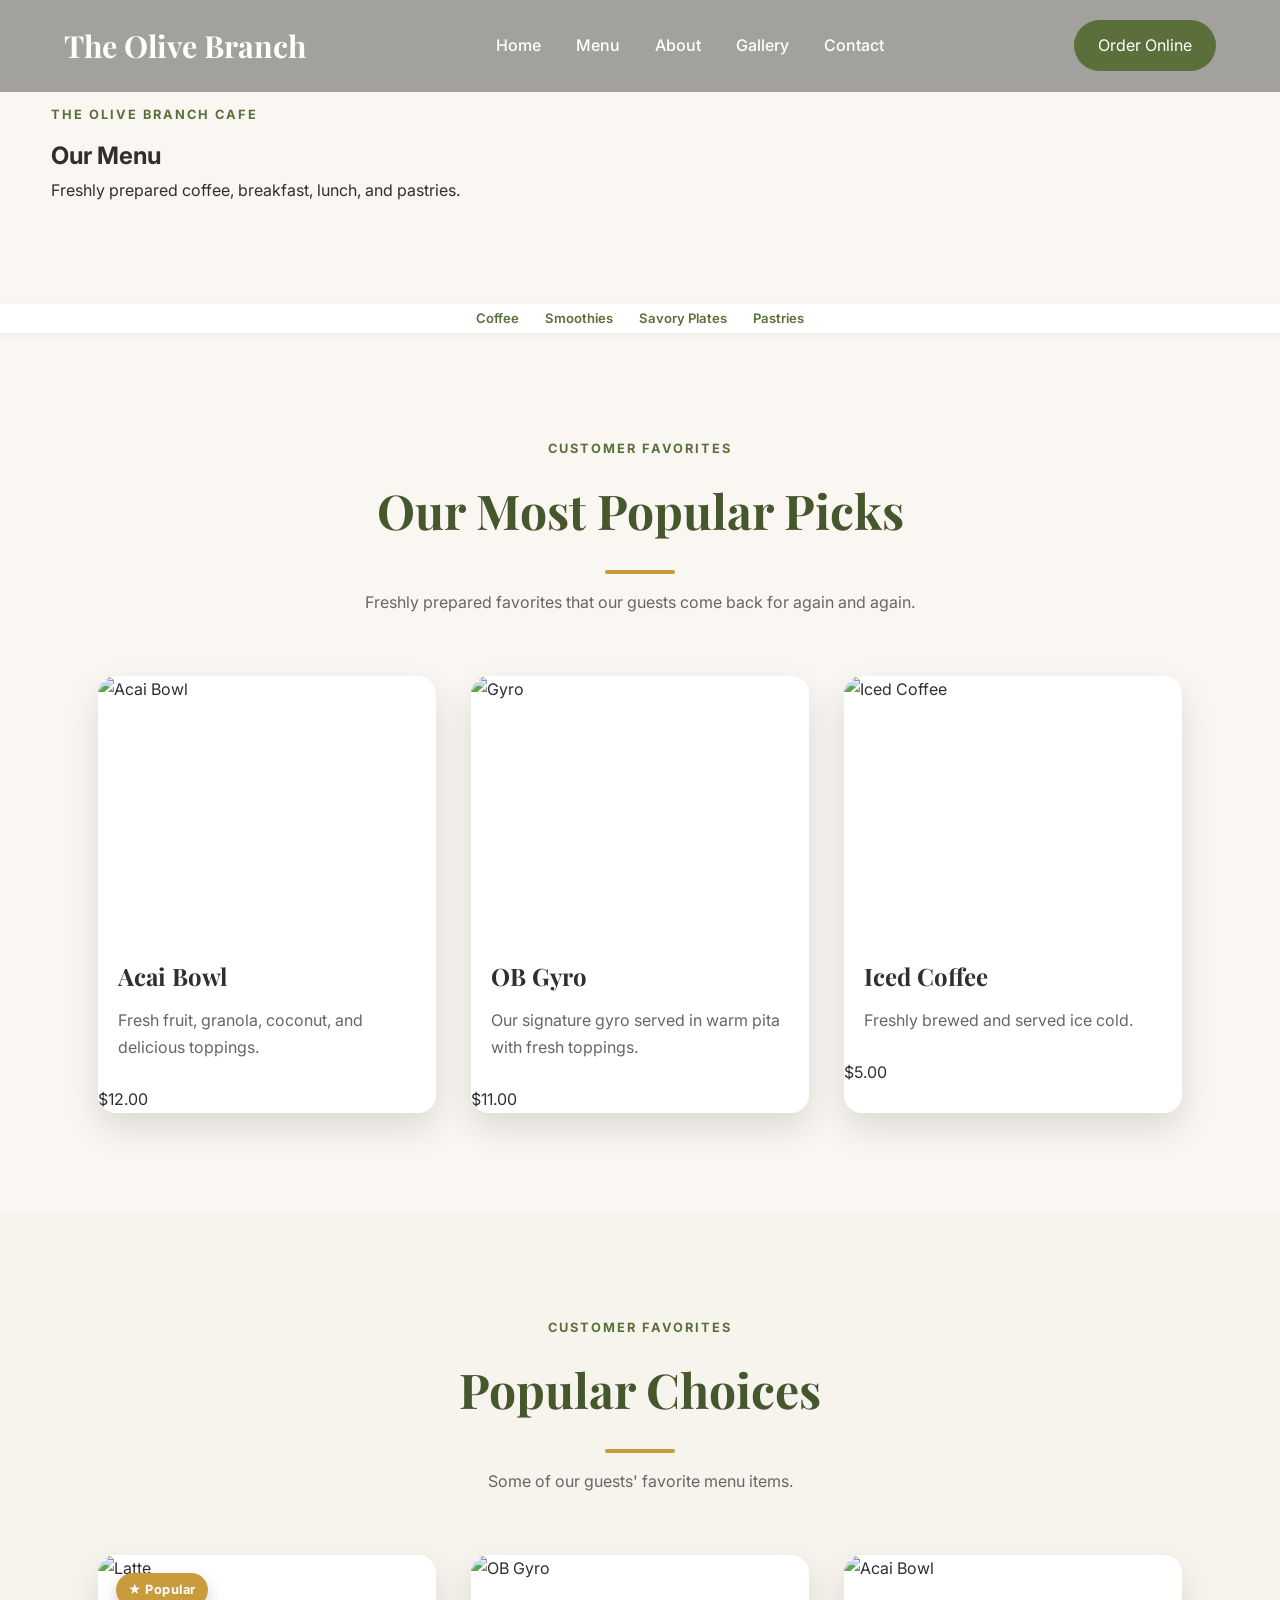
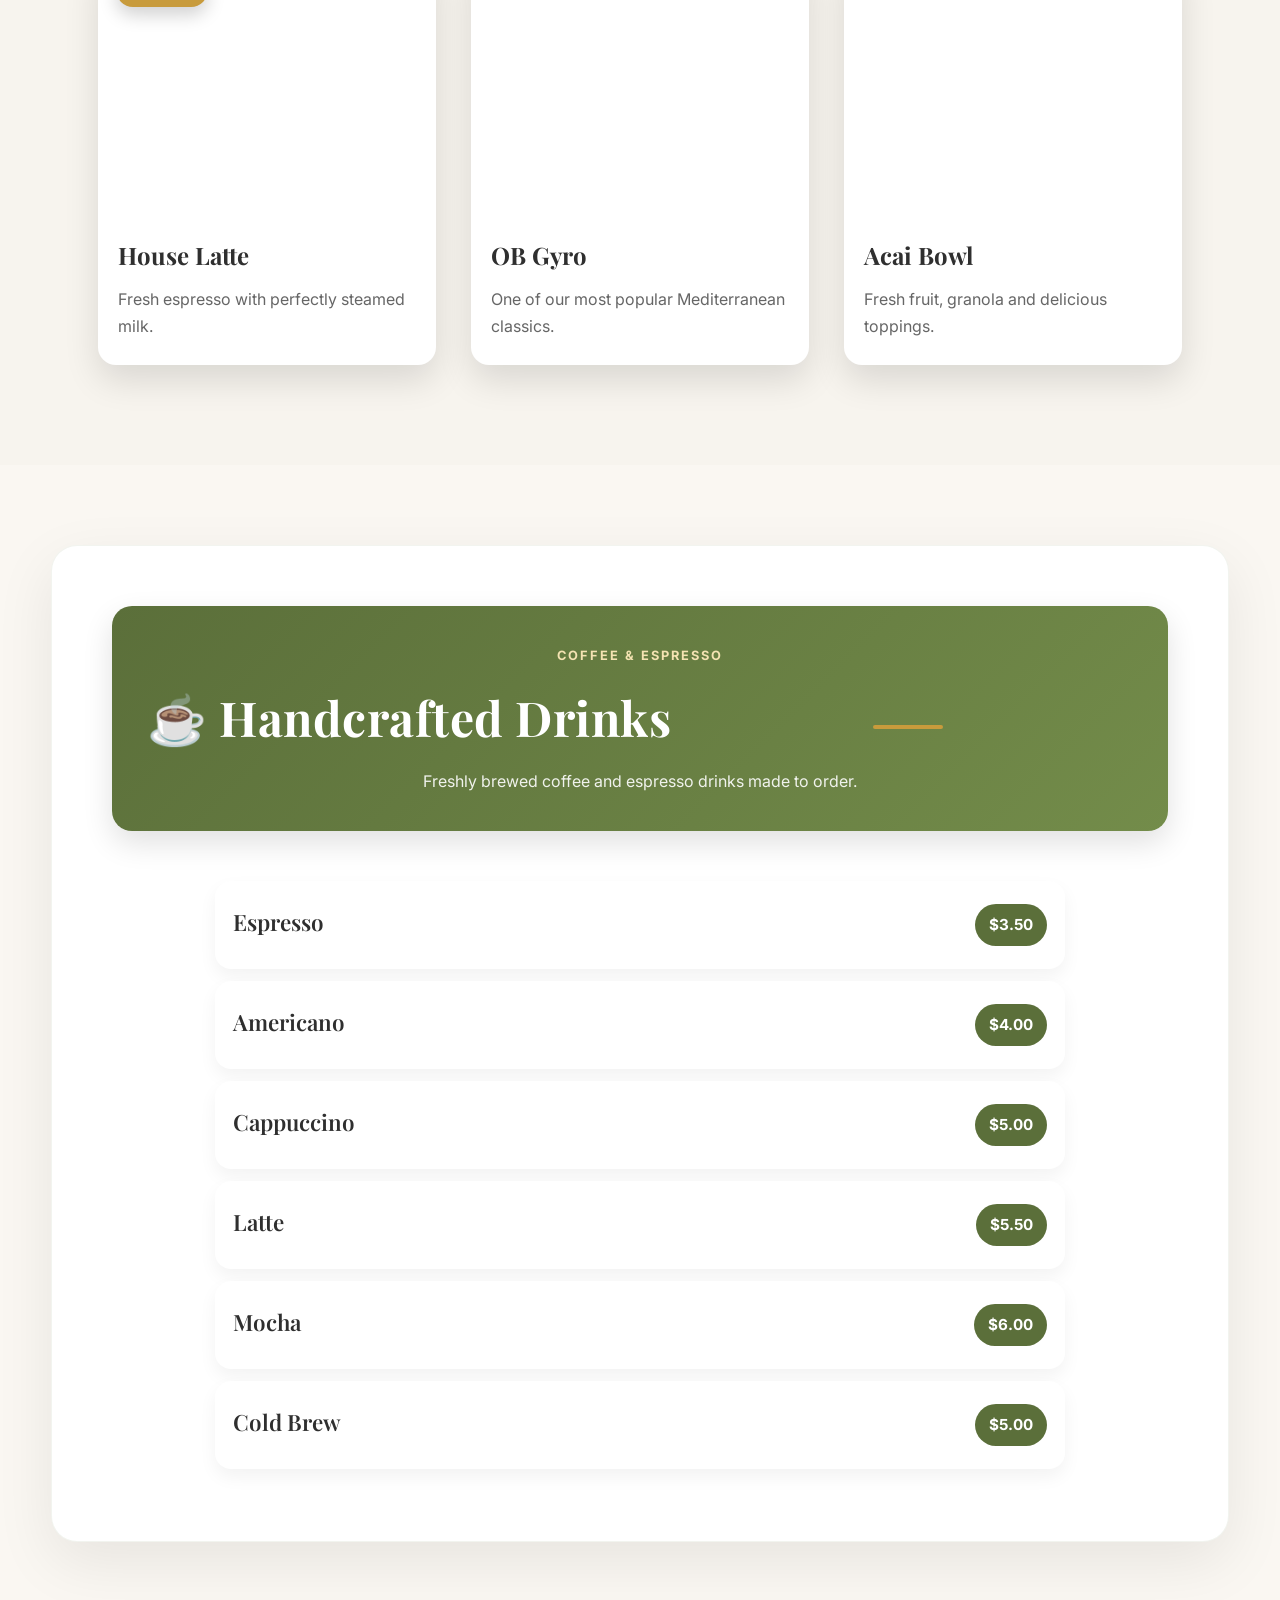
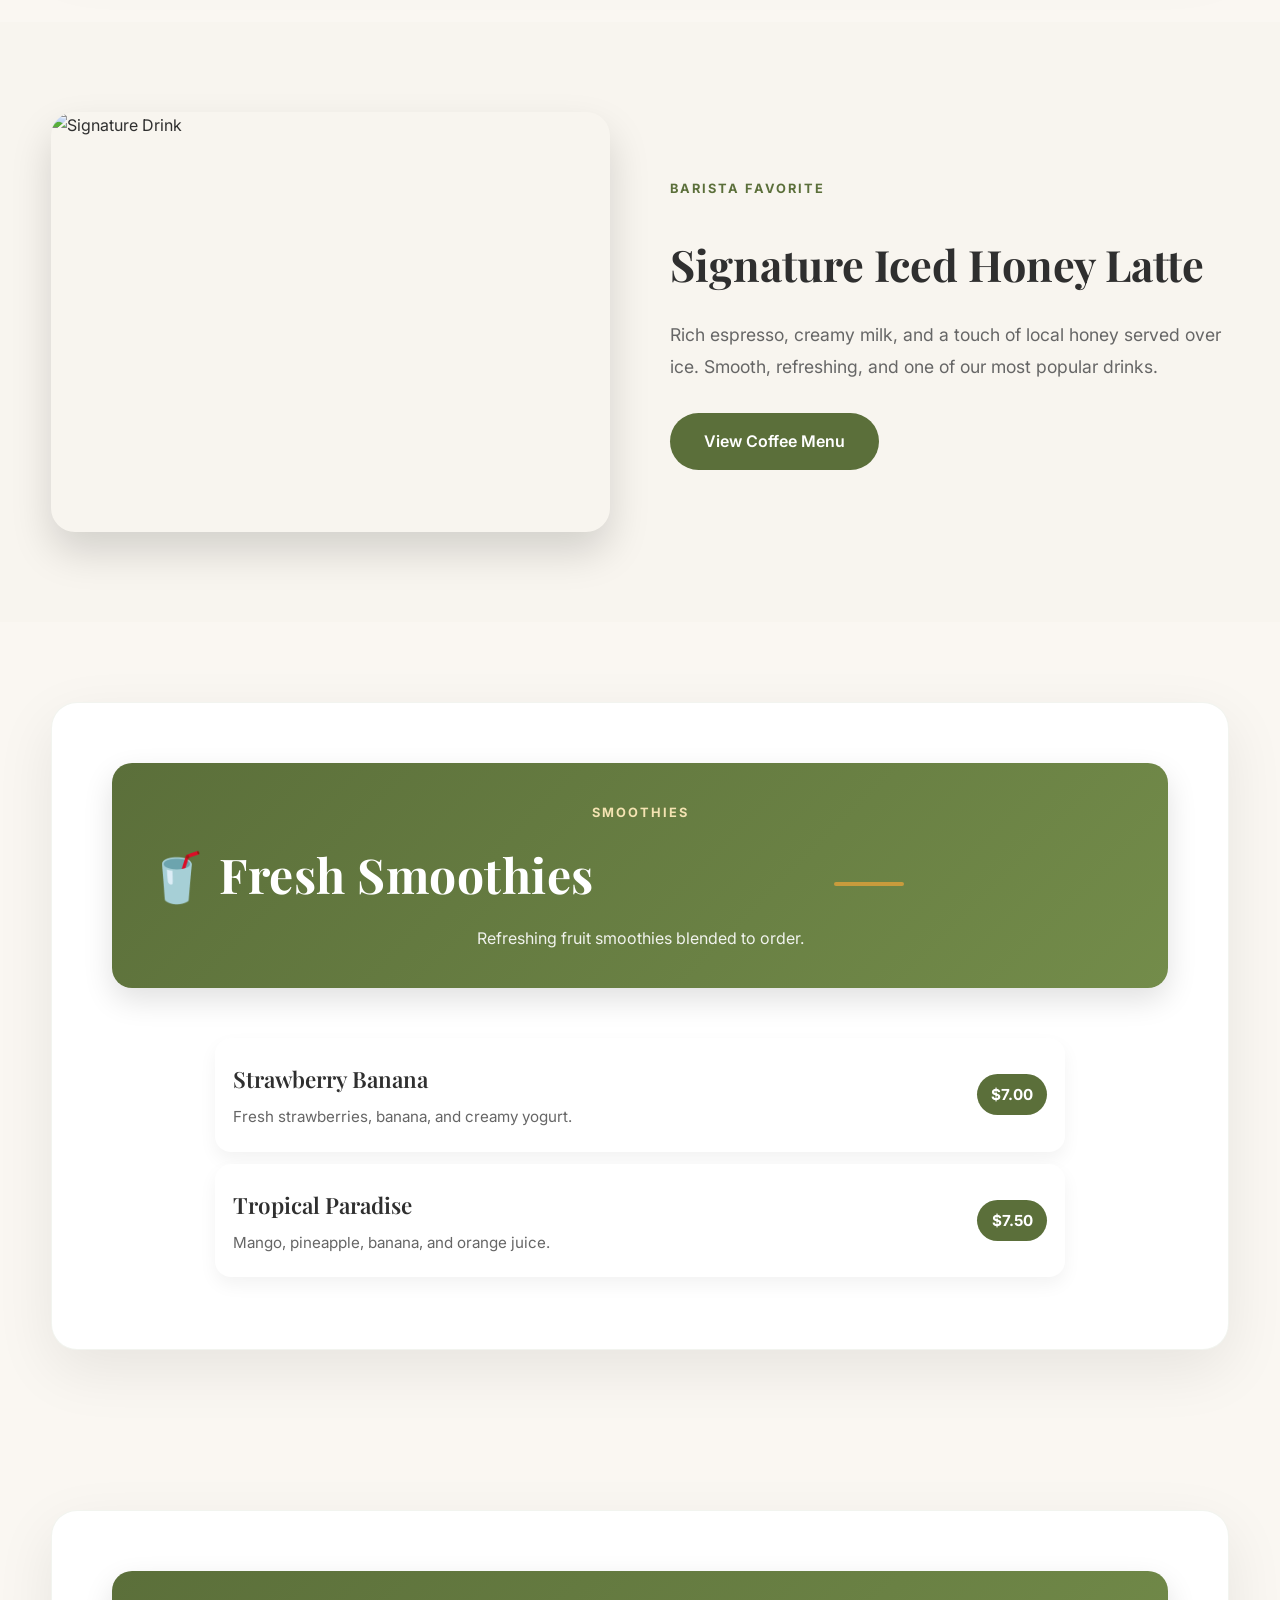
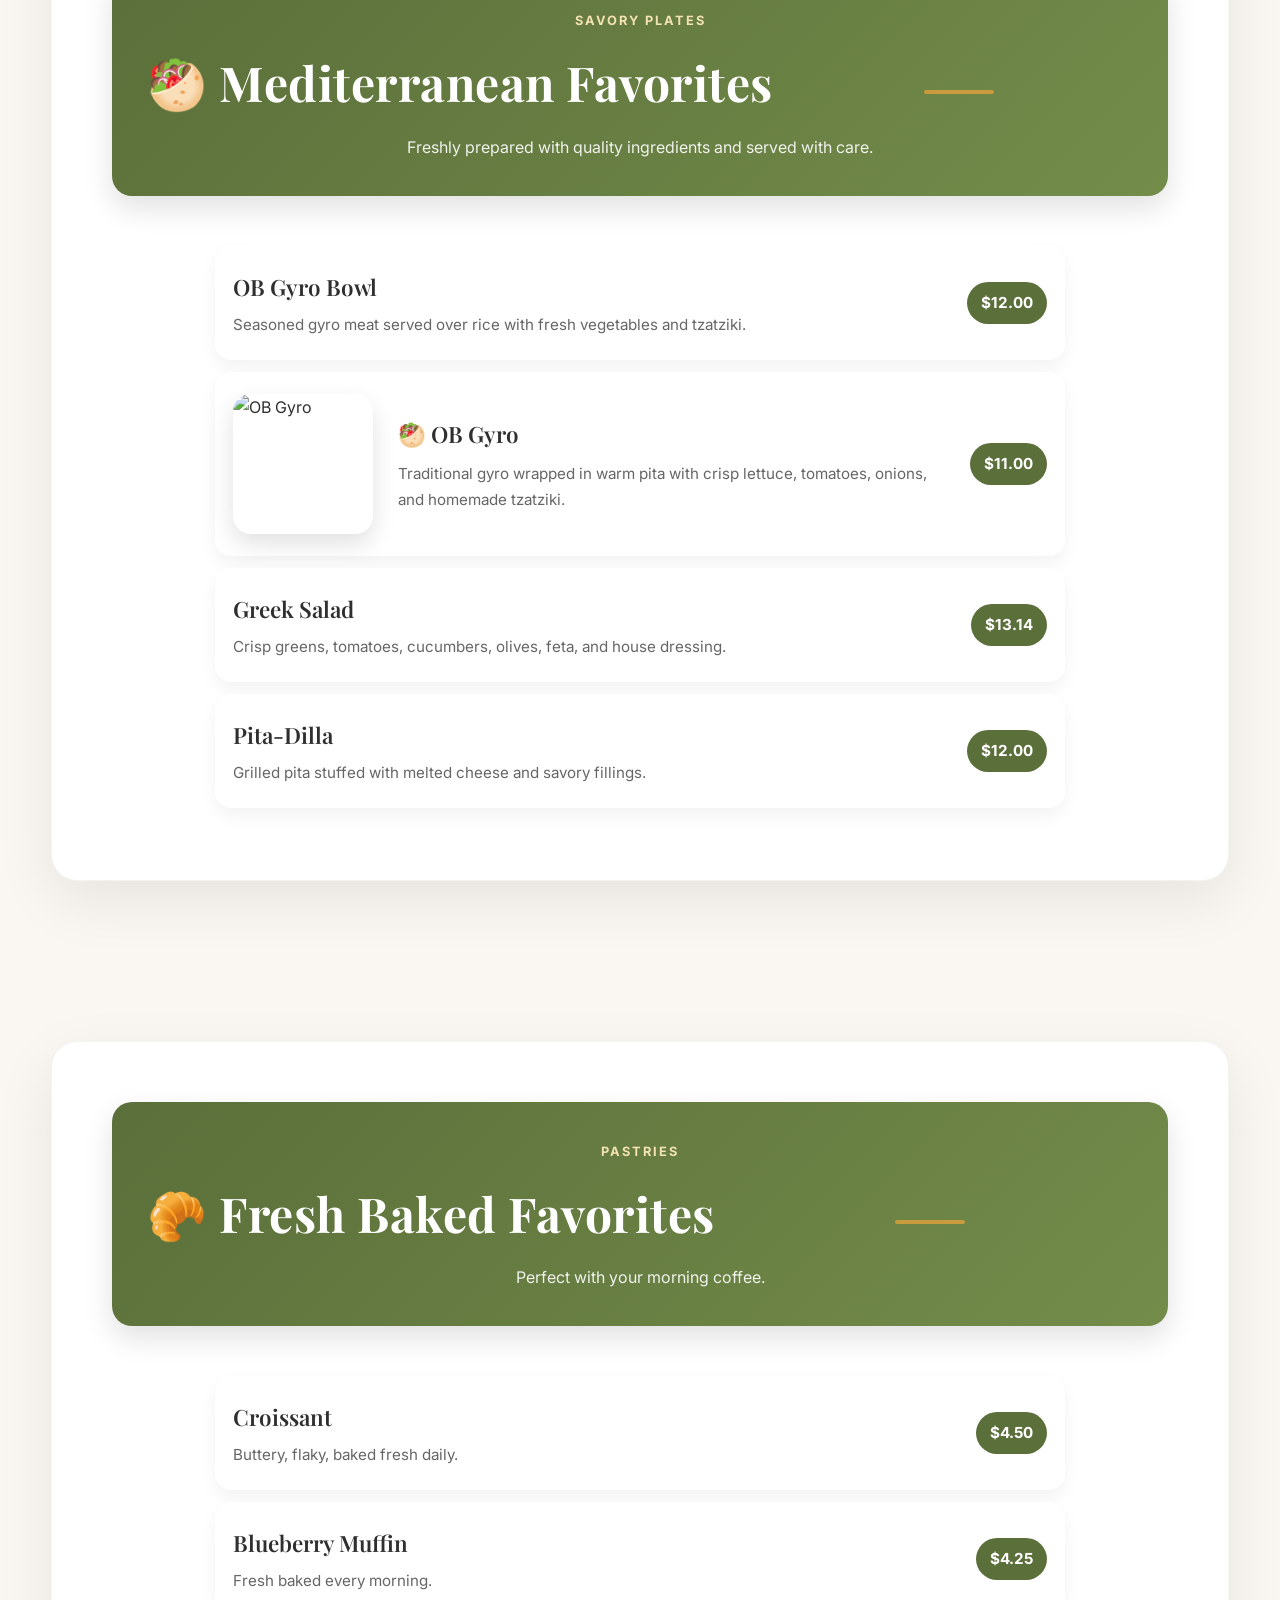
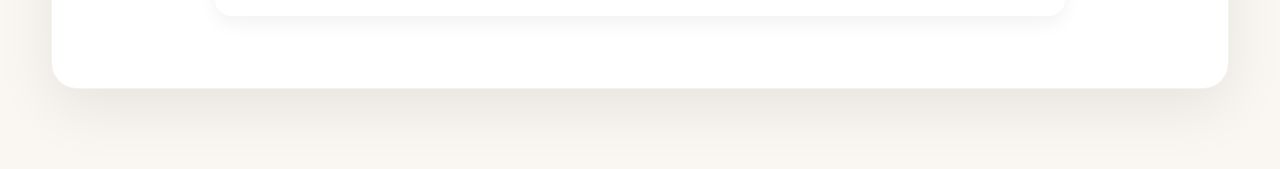
==== menu.html @ bbd7d696 "Add initial static website for The Olive Branch cafe. Establish the project baseline with homepage, " ====
<!DOCTYPE html>
<html lang="en">

<head>

    <meta charset="UTF-8">
    <meta name="viewport" content="width=device-width, initial-scale=1.0">

    <title>Menu | The Olive Branch Cafe</title>

    <link rel="preconnect" href="https://fonts.googleapis.com">
    <link rel="preconnect" href="https://fonts.gstatic.com" crossorigin>

    <link href="https://fonts.googleapis.com/css2?family=Inter:wght@300;400;500;600;700&family=Playfair+Display:wght@600;700&display=swap" rel="stylesheet">

    <link rel="stylesheet" href="css/style.css">

</head>

<body>

<header>

    <nav class="navbar">

        <a href="index.html" class="logo">
            The Olive Branch
        </a>

        <ul class="nav-links">

            <li><a href="index.html">Home</a></li>

            <li><a href="menu.html">Menu</a></li>

            <li><a href="about.html">About</a></li>

            <li><a href="gallery.html">Gallery</a></li>

            <li><a href="contact.html">Contact</a></li>

        </ul>

        <a class="order-button"
           href="https://www.doordash.com/store/the-olive-branch-cafe-beaufort-40457383/100261758/"
           target="_blank">

            Order Online

        </a>

    </nav>

</header>

<section class="menu-header">

    <div class="container">

        <span class="section-label">THE OLIVE BRANCH CAFE</span>

        <h1>Our Menu</h1>

        <p>
            Freshly prepared coffee, breakfast, lunch, and pastries.
        </p>

    </div>

</section>
<!-- ==========================
     Menu Navigation
========================== -->

<section class="menu-nav">

    <div class="container">

        <a href="#coffee">Coffee</a>

        <a href="#smoothies">Smoothies</a>

        <a href="#savory">Savory Plates</a>

        <a href="#pastries">Pastries</a>

    </div>

</section>
<!-- Featured Favorites -->

<section class="menu-featured">

    <div class="container">

        <div class="section-heading">

            <span class="section-label">CUSTOMER FAVORITES</span>

            <h2>Our Most Popular Picks</h2>

            <p>
                Freshly prepared favorites that our guests come back for again and again.
            </p>

        </div>

        <div class="favorite-grid">

            <div class="favorite-card">

                <img src="images/food/acai.jpg" alt="Acai Bowl">

                <h3>Acai Bowl</h3>

                <p>Fresh fruit, granola, coconut, and delicious toppings.</p>

                <span class="menu-price">$12.00</span>

            </div>

            <div class="favorite-card">

                <img src="images/food/gyro.jpg" alt="Gyro">

                <h3>OB Gyro</h3>

                <p>Our signature gyro served in warm pita with fresh toppings.</p>

                <span class="menu-price">$11.00</span>

            </div>

            <div class="favorite-card">

                <img src="images/coffee/iced-coffee.jpg" alt="Iced Coffee">

                <h3>Iced Coffee</h3>

                <p>Freshly brewed and served ice cold.</p>

                <span class="menu-price">$5.00</span>

            </div>

        </div>

    </div>

</section>
<section class="featured-menu-items">

    <div class="container">

        <div class="section-heading">

            <span class="section-label">CUSTOMER FAVORITES</span>

            <h2>Popular Choices</h2>

            <p>
                Some of our guests' favorite menu items.
            </p>

        </div>

        <div class="favorite-grid">

            <div class="favorite-card">

    <span class="popular-badge">★ Popular</span>

    <img src="images/food/latte.jpg" alt="Latte">

    <h3>House Latte</h3>

    <p>Fresh espresso with perfectly steamed milk.</p>

</div>

            <div class="favorite-card">

                <img src="images/food/gyro.jpg" alt="OB Gyro">

                <h3>OB Gyro</h3>

                <p>One of our most popular Mediterranean classics.</p>

            </div>

            <div class="favorite-card">

                <img src="images/food/acai.jpg" alt="Acai Bowl">

                <h3>Acai Bowl</h3>

                <p>Fresh fruit, granola and delicious toppings.</p>

            </div>

        </div>

    </div>

</section>
<!-- ==========================
     Coffee & Espresso
========================== -->

<section class="menu-section" id="coffee">

    <div class="container">

        <div class="section-heading">

            <span class="section-label">COFFEE & ESPRESSO</span>

            <h2>☕ Handcrafted Drinks</h2>

            <p>
                Freshly brewed coffee and espresso drinks made to order.
            </p>

        </div>

        <div class="menu-list">

            <div class="menu-item">
                <h3>Espresso</h3>
                <span>$3.50</span>
            </div>

            <div class="menu-item">
                <h3>Americano</h3>
                <span>$4.00</span>
            </div>

            <div class="menu-item">
                <h3>Cappuccino</h3>
                <span>$5.00</span>
            </div>

            <div class="menu-item">
                <h3>Latte</h3>
                <span>$5.50</span>
            </div>

            <div class="menu-item">
                <h3>Mocha</h3>
                <span>$6.00</span>
            </div>

            <div class="menu-item">
                <h3>Cold Brew</h3>
                <span>$5.00</span>
            </div>

        </div>

    </div>

</section>
<!-- ==========================
     Featured Drink
========================== -->

<section class="featured-menu-item">

    <div class="container">

        <div class="featured-menu-image">

            <img src="images/coffee/iced-coffee.jpg" alt="Signature Drink">

        </div>

        <div class="featured-menu-content">

            <span class="section-label">
                BARISTA FAVORITE
            </span>

            <h2>Signature Iced Honey Latte</h2>

            <p>

                Rich espresso, creamy milk, and a touch of local honey
                served over ice. Smooth, refreshing, and one of our
                most popular drinks.

            </p>

            <a href="#coffee" class="btn">

                View Coffee Menu

            </a>

        </div>

    </div>

</section>
<section class="menu-section alt-section" id="smoothies">

    <div class="container">

        <div class="section-heading">

            <span class="section-label">SMOOTHIES</span>

           <h2>🥤 Fresh Smoothies</h2> 

            <p>Refreshing fruit smoothies blended to order.</p>

        </div>

        <div class="menu-list">

            <div class="menu-item">
                <div>
                    <h3>Strawberry Banana</h3>
                    <p>Fresh strawberries, banana, and creamy yogurt.</p>
                </div>
                <span>$7.00</span>
            </div>

            <div class="menu-item">
                <div>
                    <h3>Tropical Paradise</h3>
                    <p>Mango, pineapple, banana, and orange juice.</p>
                </div>
                <span>$7.50</span>
            </div>

        </div>

    </div>

</section>
<!-- ==========================
     Savory Plates
========================== -->

<section class="menu-section" id="savory">

    <div class="container">

        <div class="section-heading">

            <span class="section-label">SAVORY PLATES</span>

            <h2>🥙 Mediterranean Favorites</h2>

            <p>
                Freshly prepared with quality ingredients and served with care.
            </p>

        </div>

        <div class="menu-list">

            <div class="menu-item">
                <div>
                    <h3>OB Gyro Bowl</h3>
                    <p>Seasoned gyro meat served over rice with fresh vegetables and tzatziki.</p>
                </div>
                <span>$12.00</span>
            </div>

            <div class="menu-item featured-food">

    <img src="images/food/pasta.jpg" alt="OB Gyro">

    <div class="menu-text">

        <h3>🥙 OB Gyro</h3>

        <p>
            Traditional gyro wrapped in warm pita with crisp lettuce,
            tomatoes, onions, and homemade tzatziki.
        </p>

    </div>

    <span>$11.00</span>

</div>

            <div class="menu-item">
                <div>
                    <h3>Greek Salad</h3>
                    <p>Crisp greens, tomatoes, cucumbers, olives, feta, and house dressing.</p>
                </div>
                <span>$13.14</span>
            </div>

            <div class="menu-item">
                <div>
                    <h3>Pita-Dilla</h3>
                    <p>Grilled pita stuffed with melted cheese and savory fillings.</p>
                </div>
                <span>$12.00</span>
            </div>

        </div>

    </div>

</section>
<section class="menu-section alt-section" id="pastries">

    <div class="container">

        <div class="section-heading">

            <span class="section-label">PASTRIES</span>

            <h2>🥐 Fresh Baked Favorites</h2>

            <p>Perfect with your morning coffee.</p>

        </div>

        <div class="menu-list">

            <div class="menu-item">
                <div>
                    <h3>Croissant</h3>
                    <p>Buttery, flaky, baked fresh daily.</p>
                </div>
                <span>$4.50</span>
            </div>

            <div class="menu-item">
                <div>
                    <h3>Blueberry Muffin</h3>
                    <p>Fresh baked every morning.</p>
                </div>
                <span>$4.25</span>
            </div>

        </div>

    </div>

</section>
<script src="js/script.js"></script>

</body>

</html>
---- css/style.css ----
/* ==========================================
   THE OLIVE BRANCH CAFE
   Premium Stylesheet
========================================== */

:root{

    --primary:#5B6F3A;
    --primary-dark:#46562D;
    --accent:#C89B3C;

    --cream:#FAF7F2;
    --white:#ffffff;

    --text:#2F2F2F;
    --light-text:#666;

    --shadow:0 15px 35px rgba(0,0,0,.12);

    --radius:18px;

    --transition:.3s ease;

    --container:1200px;

}

/* =======================
   Reset
======================= */

*{
    margin:0;
    padding:0;
    box-sizing:border-box;
}

html{
    scroll-behavior:smooth;
}

body{

    font-family:'Inter',sans-serif;

    color:var(--text);

    background:var(--cream);

    line-height:1.7;

}

img{

    display:block;

    width:100%;

}

a{

    text-decoration:none;

    color:inherit;

}

ul{

    list-style:none;

}

.container{

    width:min(92%,var(--container));

    margin:auto;

}

/* =======================
   Navigation
======================= */

header{

    position:fixed;

    width:100%;

    top:0;

    left:0;

    z-index:1000;

}

.navbar{

    display:flex;

    justify-content:space-between;

    align-items:center;

    padding:20px 5%;

    background:rgba(0,0,0,.35);

    backdrop-filter:blur(10px);

    transition:all .3s ease;
    position:relative;
}
.navbar-scrolled{

    background:rgba(45,53,38,.97);

    padding:12px 5%;

    backdrop-filter:blur(16px);

    box-shadow:0 10px 30px rgba(0,0,0,.25);

    transition:all .3s ease;

}
.logo{

    font-family:'Playfair Display',serif;

    font-size:1.9rem;

    font-weight:700;

    color:white;

}

.nav-links{

    display:flex;

    gap:35px;

}

.nav-links a{

    color:white;

    font-weight:500;

    transition:var(--transition);

}

.nav-links a:hover{

    color:#F4E3B2;

}

.order-button{

    background:var(--primary);

    color:white;

    padding:12px 24px;

    border-radius:999px;

    transition:var(--transition);

}

.order-button:hover{

    background:var(--primary-dark);

}

/* =======================
   Hero
======================= */

.hero{

    min-height:100vh;

    background:

    linear-gradient(rgba(0,0,0,.45),rgba(0,0,0,.45)),

    url("../images/hero/hero.jpg");

    background-size:cover;

    background-position:center;

    display:flex;

    align-items:center;

    justify-content:center;

    text-align:center;

    padding:120px 20px;

}

.hero-content{

    max-width:800px;

    color:white;

}

.hero h1{

    font-family:'Playfair Display',serif;

    font-size:clamp(3rem,7vw,5.5rem);

    margin-bottom:15px;

}

.subtitle{

    font-size:1.3rem;

    letter-spacing:2px;

    color:#F5E7B8;

    margin-bottom:25px;

}

.hero-text{

    font-size:1.15rem;

    max-width:650px;

    margin:auto;

    margin-bottom:40px;

}

.hero-buttons{

    display:flex;

    justify-content:center;

    gap:20px;

    flex-wrap:wrap;

}

/* =======================
   Buttons
======================= */

.btn{

    display:inline-block;

    padding:15px 34px;

    border-radius:999px;

    background:var(--primary);

    color:white;

    font-weight:600;

    transition:var(--transition);

}

.btn:hover{

    transform:translateY(-3px);

    background:var(--primary-dark);

}

.btn.secondary{

    background:transparent;

    border:2px solid white;

}

.btn.secondary:hover{

    background:white;

    color:var(--text);

}
/* ==========================================
   Sections
========================================== */

section{
    padding:100px 0;
}

.section-label{
    display:inline-block;
    color:var(--primary);
    font-weight:700;
    letter-spacing:2px;
    font-size:.8rem;
    margin-bottom:10px;
}

.section-heading{
    text-align:center;
    margin-bottom:60px;
}

.section-heading h2{

    font-family:'Playfair Display',serif;

    font-size:3rem;

    margin-bottom:15px;

    color:var(--primary-dark);

}
.section-heading h2::after{

    content:"";

    display:block;

    width:70px;

    height:4px;

    background:var(--accent);

    margin:18px auto 0;

    border-radius:999px;

}
.section-heading p{
    max-width:650px;
    margin:auto;
    color:var(--light-text);
}

/* ==========================================
   Featured Sections
========================================== */

.featured .container,
.featured-section .container,
.story .container,
.visit .container{

    display:grid;
    grid-template-columns:minmax(320px, 460px) 1fr;
    gap:70px;
    align-items:center;
    justify-content:center;

}
.featured-image{

    width:100%;
    max-width:460px;
    margin:0 auto;

}
.reverse .container .featured-content{
    order:2;
}

.reverse .container .featured-image{
    order:1;
}

.featured-image img,
.story-image img{

    width:100%;
    max-width:500px;
    height:340px;
    object-fit:cover;

    border-radius:var(--radius);

    box-shadow:var(--shadow);

    transition:var(--transition);

    margin:0 auto;

}

.featured-image img:hover,
.story-image img:hover{

    transform:scale(1.03);

}

.featured-content h2,
.story-content h2{

    font-family:'Playfair Display',serif;
    font-size:clamp(2.3rem,4vw,3.2rem);
    line-height:1.15;
    margin:18px 0 24px;

}



.featured-content p,
.story-content p{

    color:var(--light-text);
    margin-bottom:32px;
    font-size:1.08rem;
    line-height:1.9;
    max-width:560px;

}


/* ==========================================
   Favorites
========================================== */

.favorite-grid{

    width:min(92%,1200px);

    margin:auto;

    display:grid;

    grid-template-columns:repeat(3,1fr);

    gap:35px;

}

.favorite-card{

    background:white;

    border-radius:var(--radius);

    overflow:hidden;

    box-shadow:var(--shadow);

    transition:var(--transition);

}

.favorite-card:hover{

    transform:translateY(-8px);

}

.favorite-card img{

    height:260px;

    object-fit:cover;

}

.favorite-card h3{

    padding:20px 20px 10px;

    font-family:'Playfair Display',serif;

    font-size:1.5rem;

}

.favorite-card p{

    padding:0 20px 25px;

    color:var(--light-text);

}

/* ==========================================
   Story
========================================== */

.story{

    background:white;

}

/* ==========================================
   Gallery
========================================== */

.gallery-preview{

    background:#F4F1EA;

}

.gallery-grid{

    width:min(92%,1200px);

    margin:auto;

    display:grid;

    grid-template-columns:repeat(3,1fr);

    gap:20px;

}

.gallery-grid img{

    height:280px;

    object-fit:cover;

    border-radius:var(--radius);

    cursor:pointer;

    transition:var(--transition);

    box-shadow:var(--shadow);

}

.gallery-grid img:hover{

    transform:scale(1.04);

}
/* ==========================================
   Visit Us
========================================== */

.visit{
    background:#ffffff;
}

.visit-info h2{
    font-family:'Playfair Display',serif;
    font-size:2.5rem;
    margin:15px 0 25px;
}

.visit-info p{
    color:var(--light-text);
    margin-bottom:30px;
}

.hours-list{
    margin-bottom:35px;
}

.hours-list li{
    padding:10px 0;
    border-bottom:1px solid #e6e6e6;
}

.map-container iframe{
    width:100%;
    height:450px;
    border:none;
    border-radius:var(--radius);
    box-shadow:var(--shadow);
}

/* ==========================================
   Footer
========================================== */

.footer{

    background:#2D3526;

    color:white;

    padding:70px 0 25px;

}

.footer-grid{

    display:grid;

    grid-template-columns:2fr 1fr 1fr;

    gap:50px;

}

.footer h3{

    margin-bottom:20px;

    font-family:'Playfair Display',serif;

}

.footer p{

    color:#d5d5d5;

    line-height:1.8;

}

.footer-links li{

    margin-bottom:12px;

}

.footer-links a{

    color:#d5d5d5;

    transition:var(--transition);

}

.footer-links a:hover{

    color:white;

    padding-left:6px;

}

.copyright{

    text-align:center;

    margin-top:50px;

    padding-top:25px;

    border-top:1px solid rgba(255,255,255,.15);

    color:#bfbfbf;

    font-size:.9rem;

}

/* ==========================================
   Simple Fade Animation
========================================== */

.fade-up{

    opacity:0;

    transform:translateY(30px);

    transition:.8s ease;

}

.fade-up.show{

    opacity:1;

    transform:translateY(0);

}
/* ==========================================
   Responsive Design
========================================== */

@media (max-width: 992px){

    .featured .container,
    .featured-section .container,
    .story .container,
    .visit .container{

        grid-template-columns:1fr;
        gap:50px;

    }

    .reverse .container .featured-content,
    .reverse .container .featured-image{

        order:initial;

    }

    .footer-grid{

        grid-template-columns:1fr;
        text-align:center;

    }

}

@media (max-width:768px){

    .navbar{

        flex-direction:column;
        gap:20px;
        padding:18px;

    }

    .nav-links{

        flex-wrap:wrap;
        justify-content:center;
        gap:18px;

    }

    .hero{

        padding-top:180px;

    }

    .hero h1{

        font-size:3rem;

    }

    .subtitle{

        font-size:1.1rem;

    }

    .hero-text{

        font-size:1rem;

    }

    .hero-buttons{

        flex-direction:column;
        align-items:center;

    }

    .btn{

        width:220px;
        text-align:center;

    }

    .favorite-grid{

        grid-template-columns:1fr;

    }

    .gallery-grid{

        grid-template-columns:1fr 1fr;

    }

}

@media (max-width:600px){

    section{

        padding:70px 0;

    }

    h2,
    .featured-content h2,
    .story-content h2,
    .visit-info h2{

        font-size:2rem;

    }

    .gallery-grid{

        grid-template-columns:1fr;

    }

    .map-container iframe{

        height:300px;

    }

}

/* ==========================================
   Image Polish
========================================== */

img{

    transition:transform .35s ease,
               box-shadow .35s ease;

}

img:hover{

    transform:scale(1.02);

}

/* ==========================================
   Selection Color
========================================== */

::selection{

    background:var(--primary);

    color:white;

}

/* ==========================================
   Scrollbar
========================================== */

::-webkit-scrollbar{

    width:10px;

}

::-webkit-scrollbar-track{

    background:#ece8df;

}

::-webkit-scrollbar-thumb{

    background:var(--primary);
    border-radius:20px;

}

::-webkit-scrollbar-thumb:hover{

    background:var(--primary-dark);

}
/* ===========================
   LIGHTBOX
=========================== */

.lightbox{
    position:fixed;
    inset:0;
    background:rgba(0,0,0,.9);
    display:flex;
    justify-content:center;
    align-items:center;
    opacity:0;
    visibility:hidden;
    transition:.35s ease;
    z-index:9999;
}

.lightbox.active{
    opacity:1;
    visibility:visible;
}

.lightbox img{
    max-width:90%;
    max-height:90%;
    border-radius:18px;
    box-shadow:0 20px 60px rgba(0,0,0,.45);
    transform:scale(.9);
    transition:.35s ease;
}

.lightbox.active img{
    transform:scale(1);
}

.close-lightbox{
    position:absolute;
    top:25px;
    right:40px;
    color:#fff;
    font-size:42px;
    cursor:pointer;
    font-weight:300;
}
/* ==========================================
   MENU PAGE
========================================== */
.menu-section{

    padding:80px 0;

}
.menu-section .container{

    background:white;

    padding:60px;

    border-radius:26px;

    box-shadow:
        0 20px 60px rgba(0,0,0,.08);

    border:1px solid rgba(91,111,58,.08);

    transition:all .35s ease;

}
.menu-section .container:hover{

    transform:translateY(-4px);

    box-shadow:
        0 28px 70px rgba(0,0,0,.10);

}
.menu-list{

    max-width:850px;

    margin:50px auto 0;

}

.menu-item{

    display:flex;
    justify-content:space-between;
    align-items:flex-start;
    gap:30px;

    padding:22px 24px;
    margin-bottom:18px;

    background:#ffffff;

    border-radius:18px;

    border:1px solid #ececec;

    box-shadow:0 8px 18px rgba(0,0,0,.05);

    transition:all .3s ease;

}
.menu-item:hover{

    transform:translateY(-4px);

    box-shadow:0 16px 30px rgba(0,0,0,.10);

    border-color:var(--accent);

}

.menu-item h3{

    font-family:'Playfair Display', serif;

    font-size:1.4rem;

    font-weight:600;

}

.menu-item span{

    background:var(--accent);

    color:white;

    padding:8px 14px;

    border-radius:999px;

    font-weight:700;

    font-size:1rem;

    white-space:nowrap;

    align-self:center;

}
/* ==========================================
   MENU NAVIGATION
========================================== */

/* ==========================================
   MENU NAVIGATION
========================================== */

.menu-nav{

    position:sticky;

    top:60px;

    z-index:100;

    background:rgba(255,255,255,.96);

    backdrop-filter:blur(14px);

    border-bottom:1px solid rgba(0,0,0,.06);

    box-shadow:0 2px 8px rgba(0,0,0,.04);

}
.menu-nav{

    padding-block:0;

}
.menu-nav .container{

    display:flex;

    justify-content:center;

    align-items:center;

    gap:6px;

    padding:3px 0;

    flex-wrap:wrap;

}

.menu-nav a{

    padding:4px 10px;

    border-radius:999px;

    color:var(--primary);

    font-weight:600;

    font-size:.82rem;

    line-height:1.2;

    transition:var(--transition);

}
.menu-nav a:hover{

    background:var(--primary);

    color:white;

}

.menu-item{

    display:flex;
    justify-content:space-between;
    align-items:center;

    gap:30px;

    padding:22px 18px;

    margin-bottom:12px;

    border:none;

    border-radius:16px;

    transition:all .3s ease;

}
.menu-item:hover{

    background:#F9F7F2;

    transform:translateX(8px);

}
.menu-item div{

    flex:1;

}

.menu-item h3{

    margin-bottom:6px;

}

.menu-item p{

    color:var(--light-text);
    font-size:.95rem;
    margin:0;

}

.menu-item span{

    background:var(--primary);

    color:white;

    padding:8px 14px;

    border-radius:999px;

    font-weight:700;

    font-size:.95rem;

    white-space:nowrap;

    min-width:70px;

    text-align:center;

}


/* ==========================================
   MENU HERO
========================================== */

.menu-hero{

    height:28vh;

    min-height:180px;

    background:
    linear-gradient(rgba(0,0,0,.45), rgba(0,0,0,.45)),
    url("../images/hero/hero.jpg");

    background-size:cover;
    background-position:center;

    display:flex;
    justify-content:center;
    align-items:center;

    text-align:center;

    padding:110px 20px 40px;
} 
.menu-hero h1{

    font-size:3.2rem;

}

.menu-hero .subtitle{

    color:#F4E3B2;

}


.menu-hero .hero-content{

    color:white;

}
/* ==========================================
   FEATURED MENU ITEMS
========================================== */

.featured-menu-items{

    background:#F7F4EE;

}

.favorite-card{

    position:relative;

}

.popular-badge{

    position:absolute;

    top:18px;

    left:18px;

    background:var(--accent);

    color:white;

    padding:6px 12px;

    border-radius:999px;

    font-size:.8rem;

    font-weight:700;

    letter-spacing:.5px;

    box-shadow:0 8px 18px rgba(0,0,0,.18);

}
/* ==========================================
   MENU SECTION HEADER
========================================== */

.menu-section .section-heading{

    background:linear-gradient(135deg,#5B6F3A,#738C4A);

    color:white;

    padding:35px;

    border-radius:20px;

    margin-bottom:45px;

    box-shadow:0 12px 30px rgba(0,0,0,.12);

}

.menu-section .section-label{

    color:#F4E3B2;

}

.menu-section .section-heading h2{

    color:white;

    margin-bottom:10px;

}

.menu-section .section-heading p{

    color:rgba(255,255,255,.9);

}
/* ==========================================
   MENU HEADING ICONS
========================================== */

.menu-section h2{

    display:flex;

    justify-content:center;

    align-items:center;

    gap:12px;

}

.menu-section h2{

    letter-spacing:.5px;

}
/* ==========================================
   FEATURED MENU ITEM
========================================== */

.featured-menu-item{

    padding:90px 0;

    background:#F8F5EF;

}

.featured-menu-item .container{

    display:grid;

    grid-template-columns:1fr 1fr;

    gap:60px;

    align-items:center;

}

.featured-menu-image img{

    width:100%;

    height:420px;

    object-fit:cover;

    border-radius:24px;

    box-shadow:0 20px 40px rgba(0,0,0,.15);

}

.featured-menu-content h2{

    font-family:'Playfair Display',serif;

    font-size:2.7rem;

    margin:18px 0;

}

.featured-menu-content p{

    color:var(--light-text);

    font-size:1.1rem;

    line-height:1.8;

    margin-bottom:30px;

}
/* ==========================================
   FEATURED MENU ITEMS
========================================== */

.featured-food{

    display:grid;

    grid-template-columns:140px 1fr auto;

    gap:25px;

    align-items:center;

}

.featured-food img{

    width:140px;

    height:140px;

    object-fit:cover;

    border-radius:18px;

    box-shadow:0 10px 25px rgba(0,0,0,.12);

}

.menu-text h3{

    margin-bottom:8px;

}

.menu-text p{

    margin:0;

    color:var(--light-text);

}
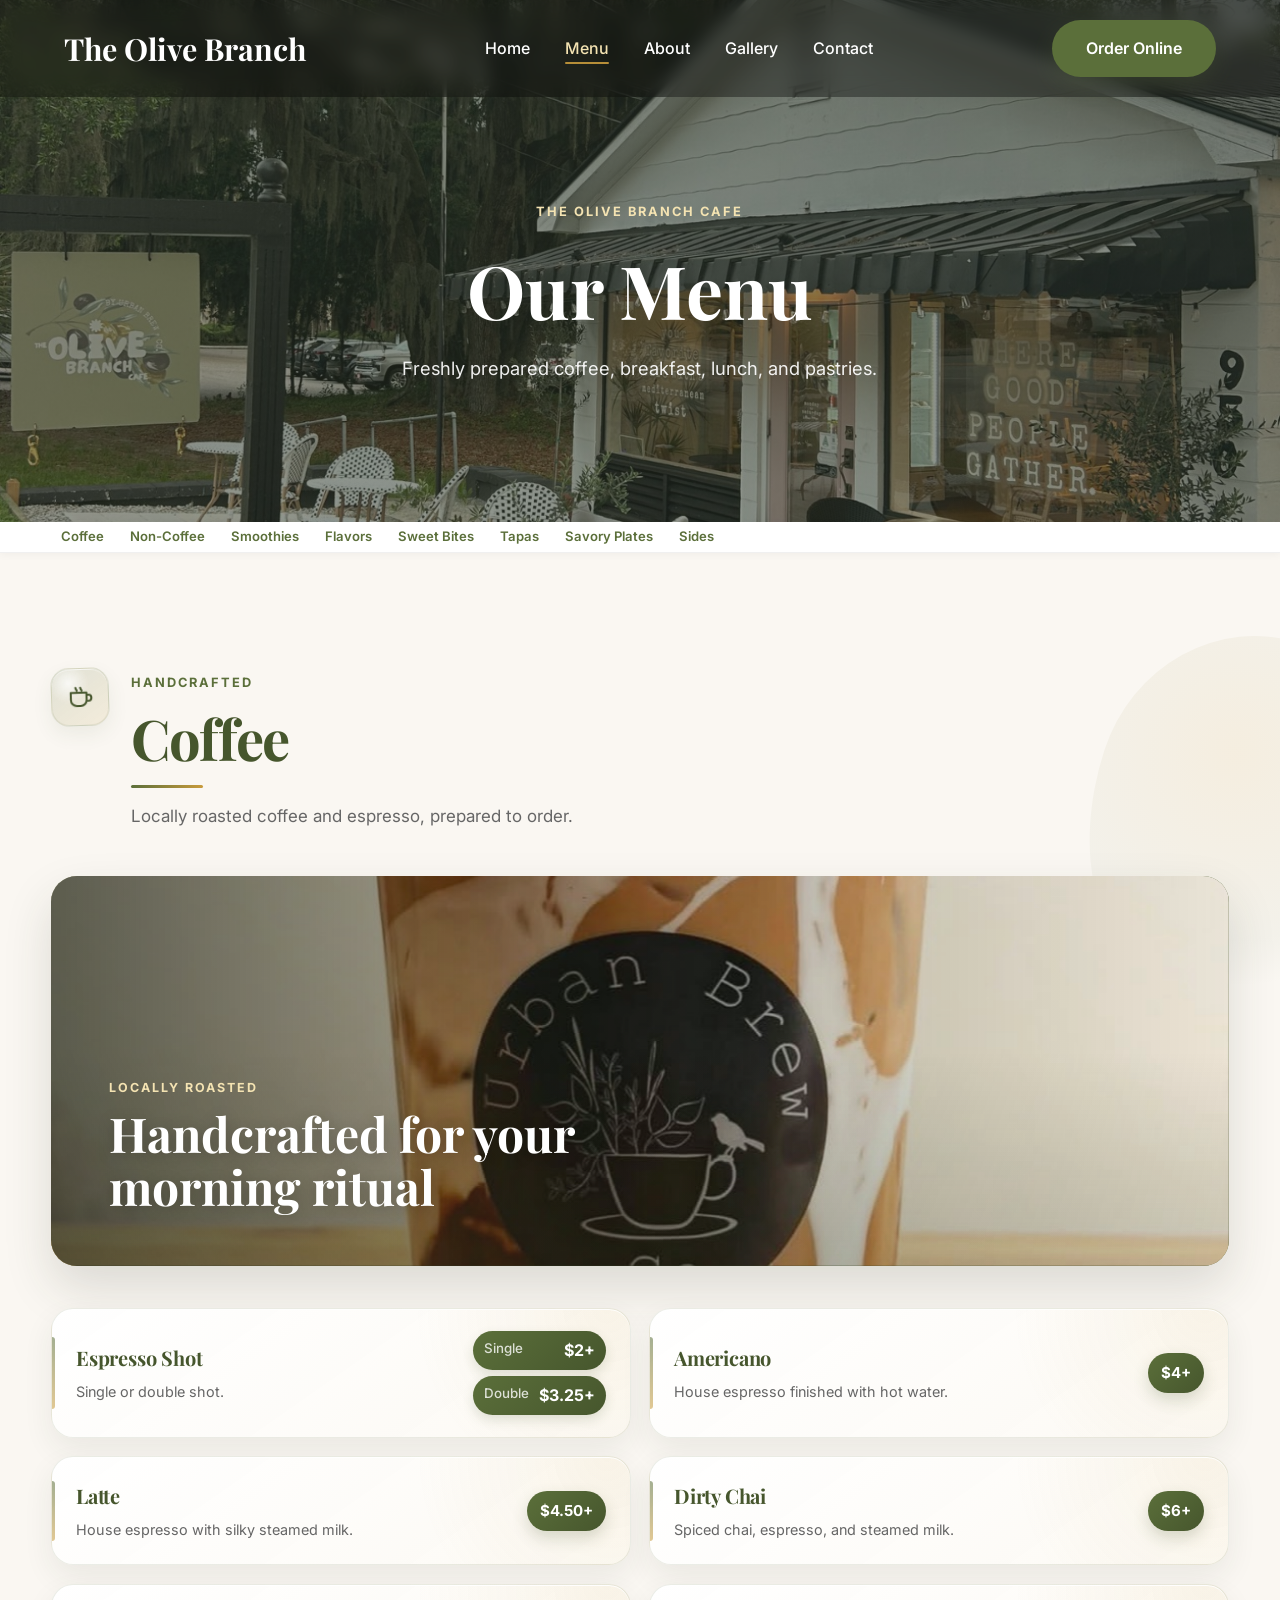
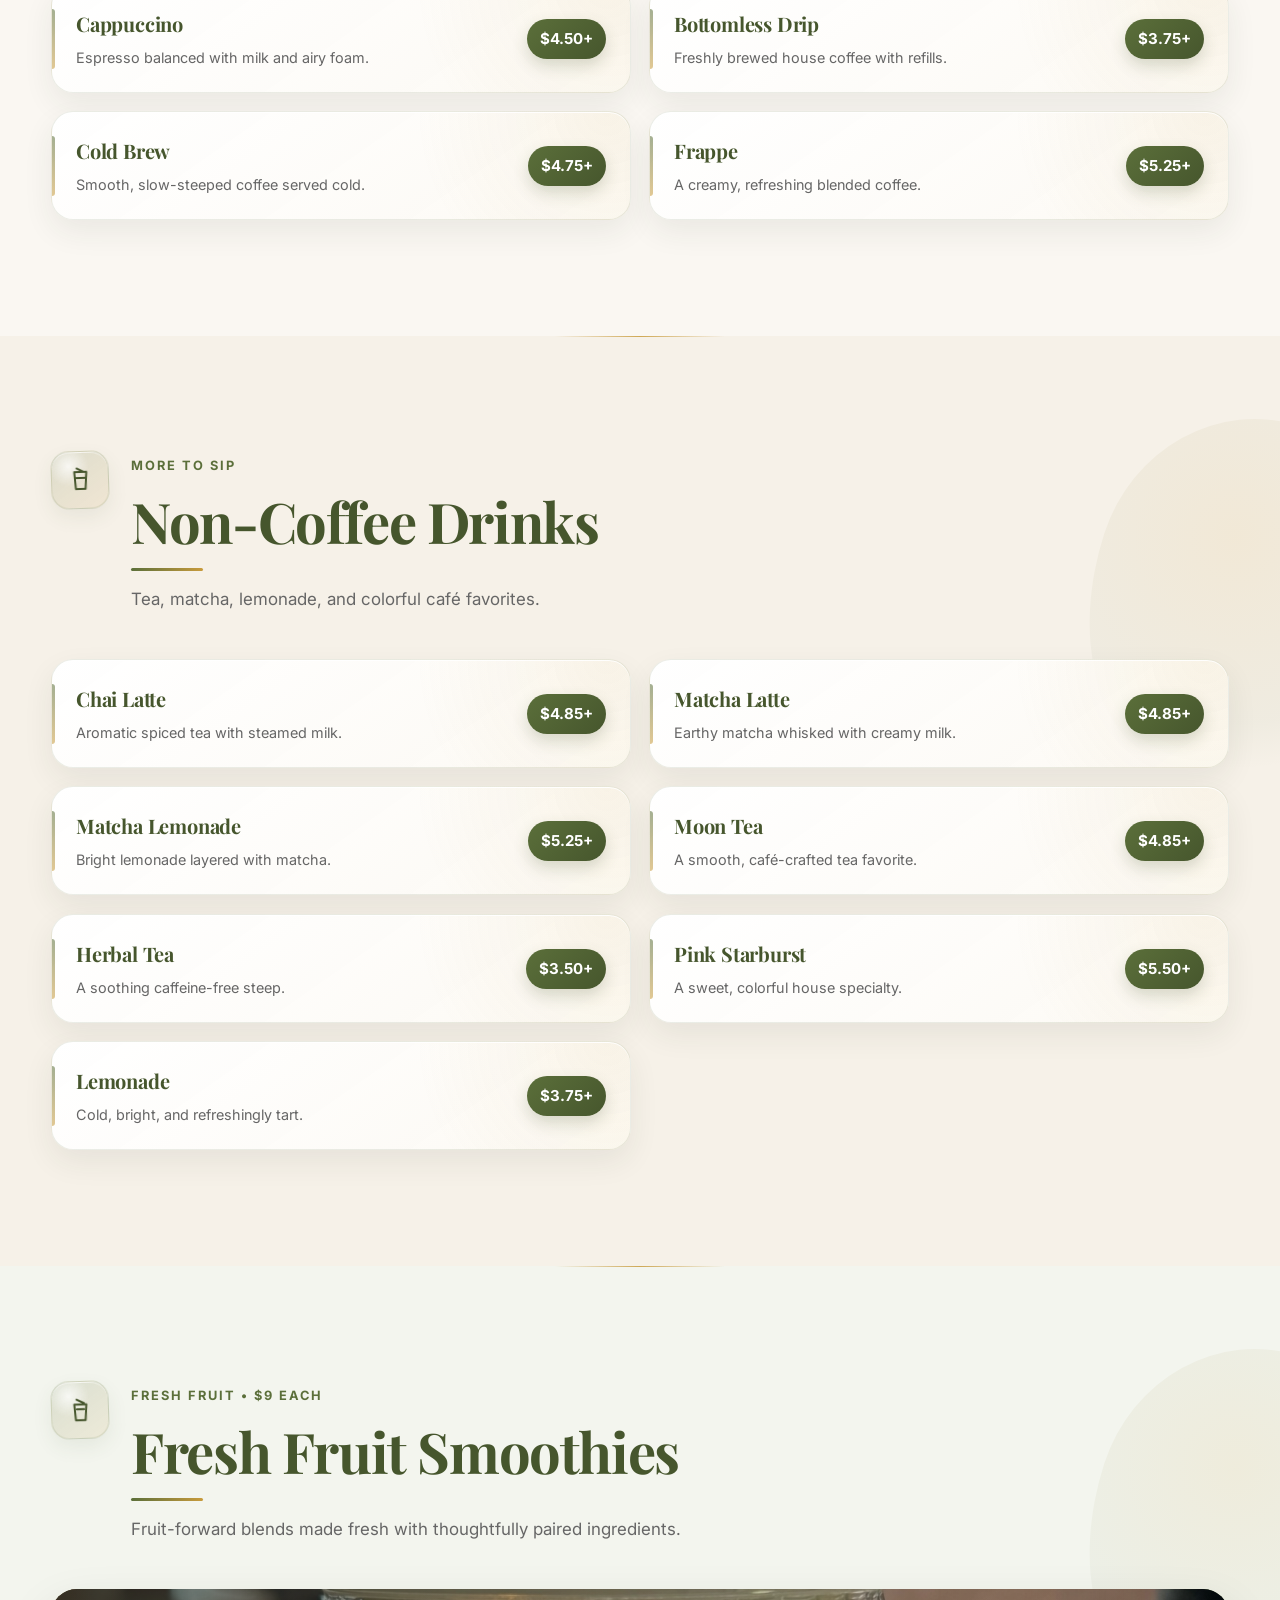
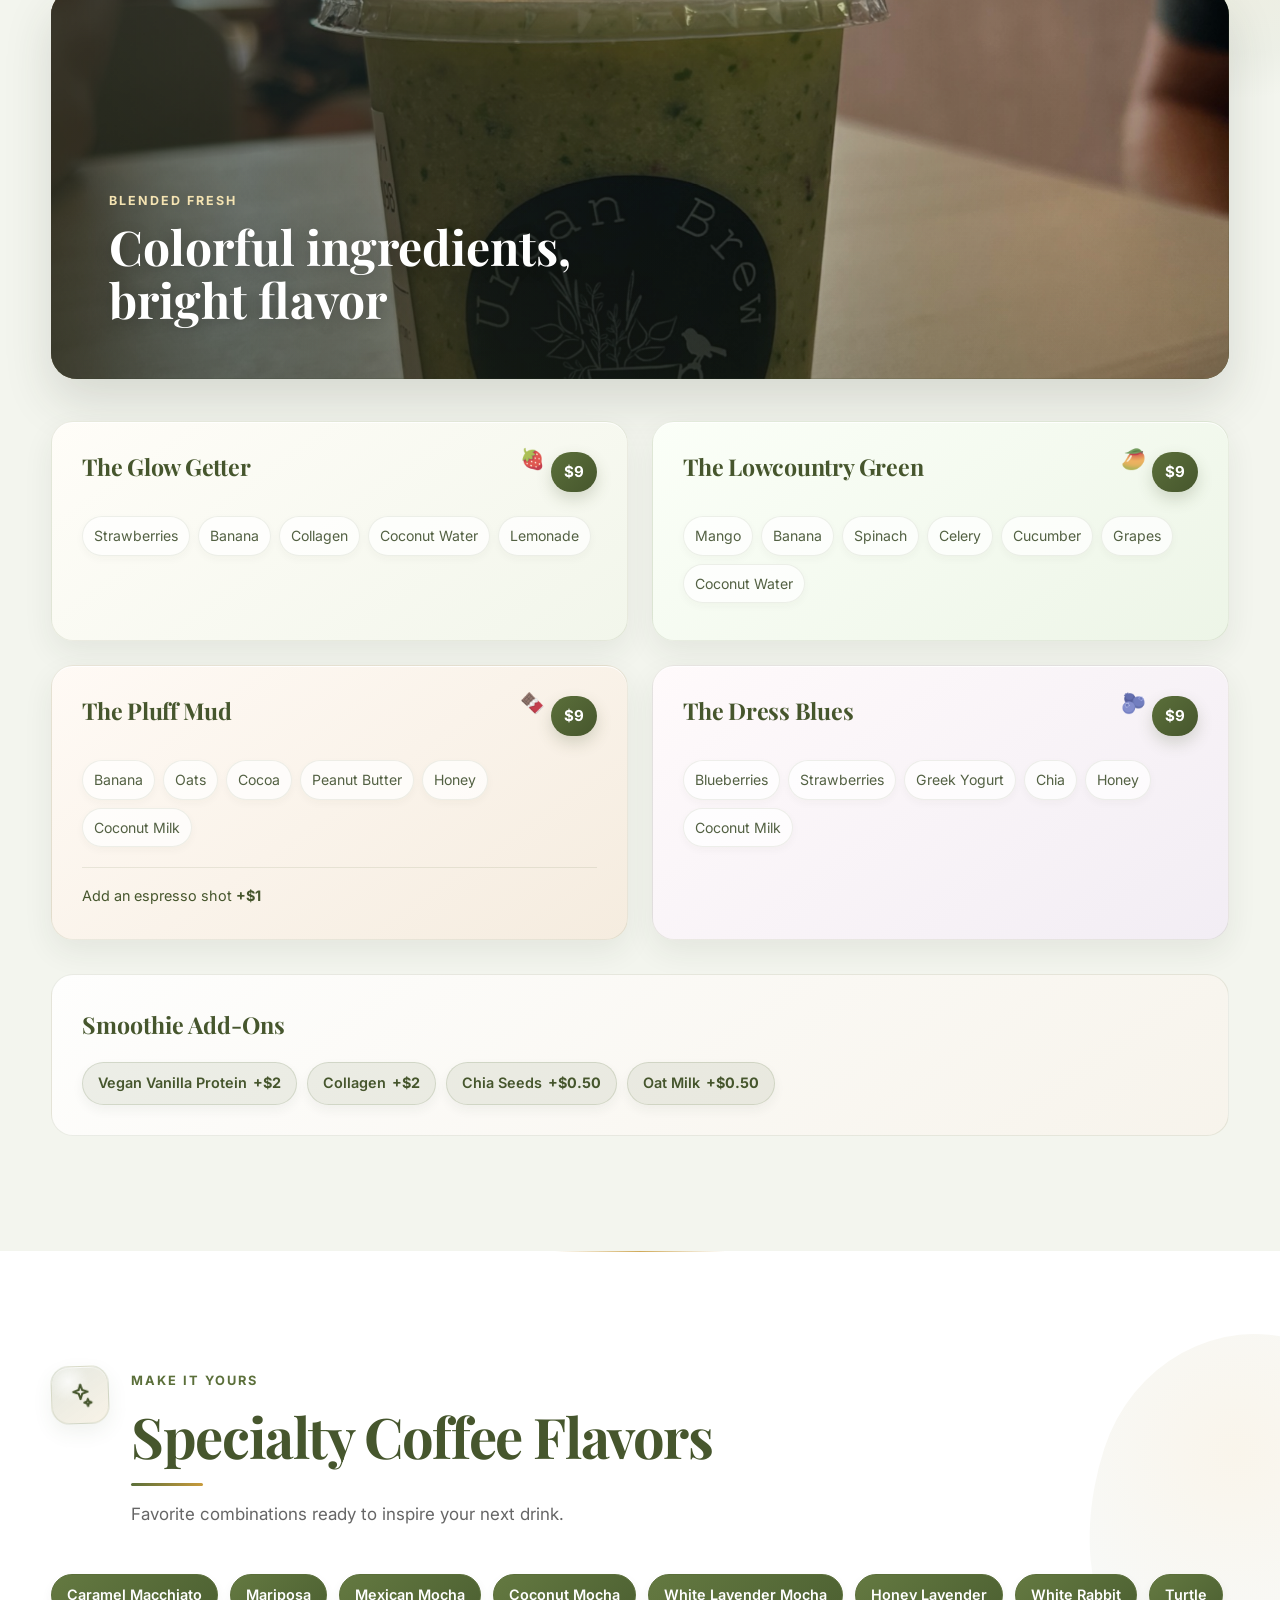
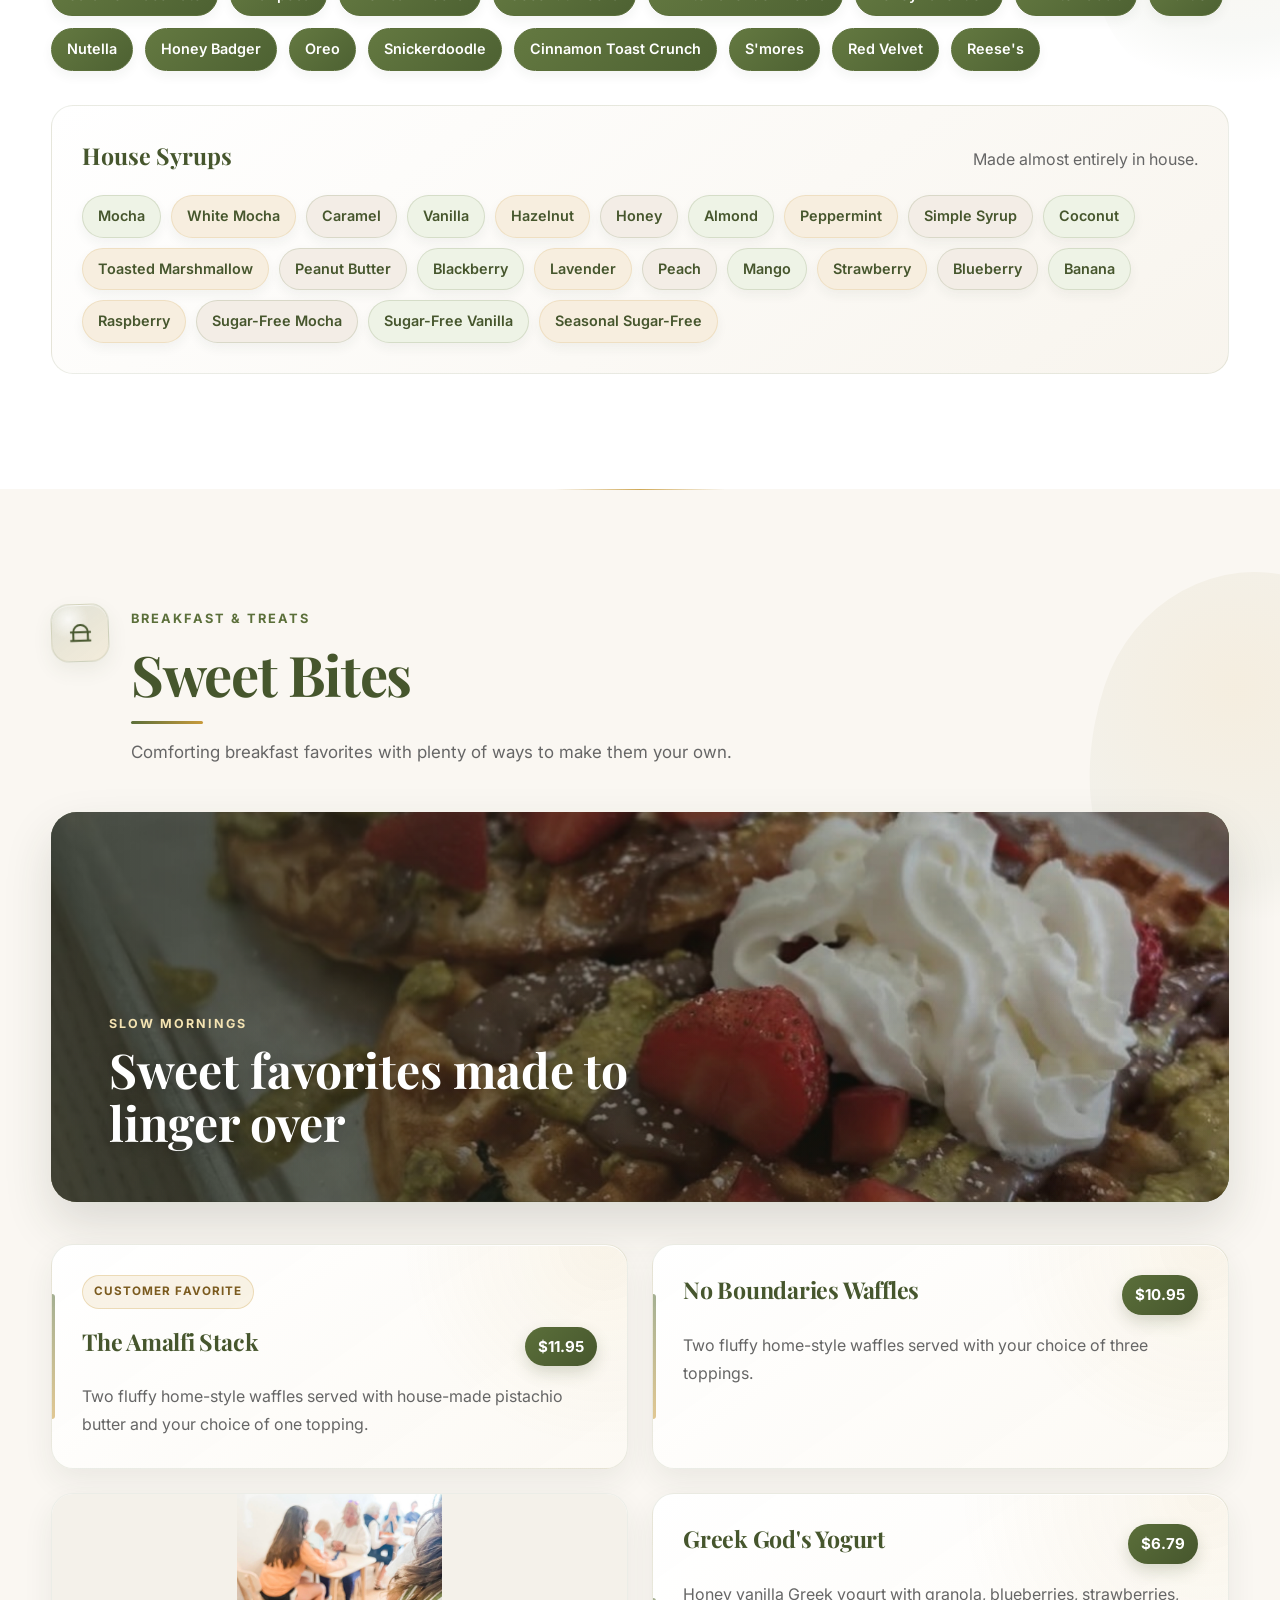
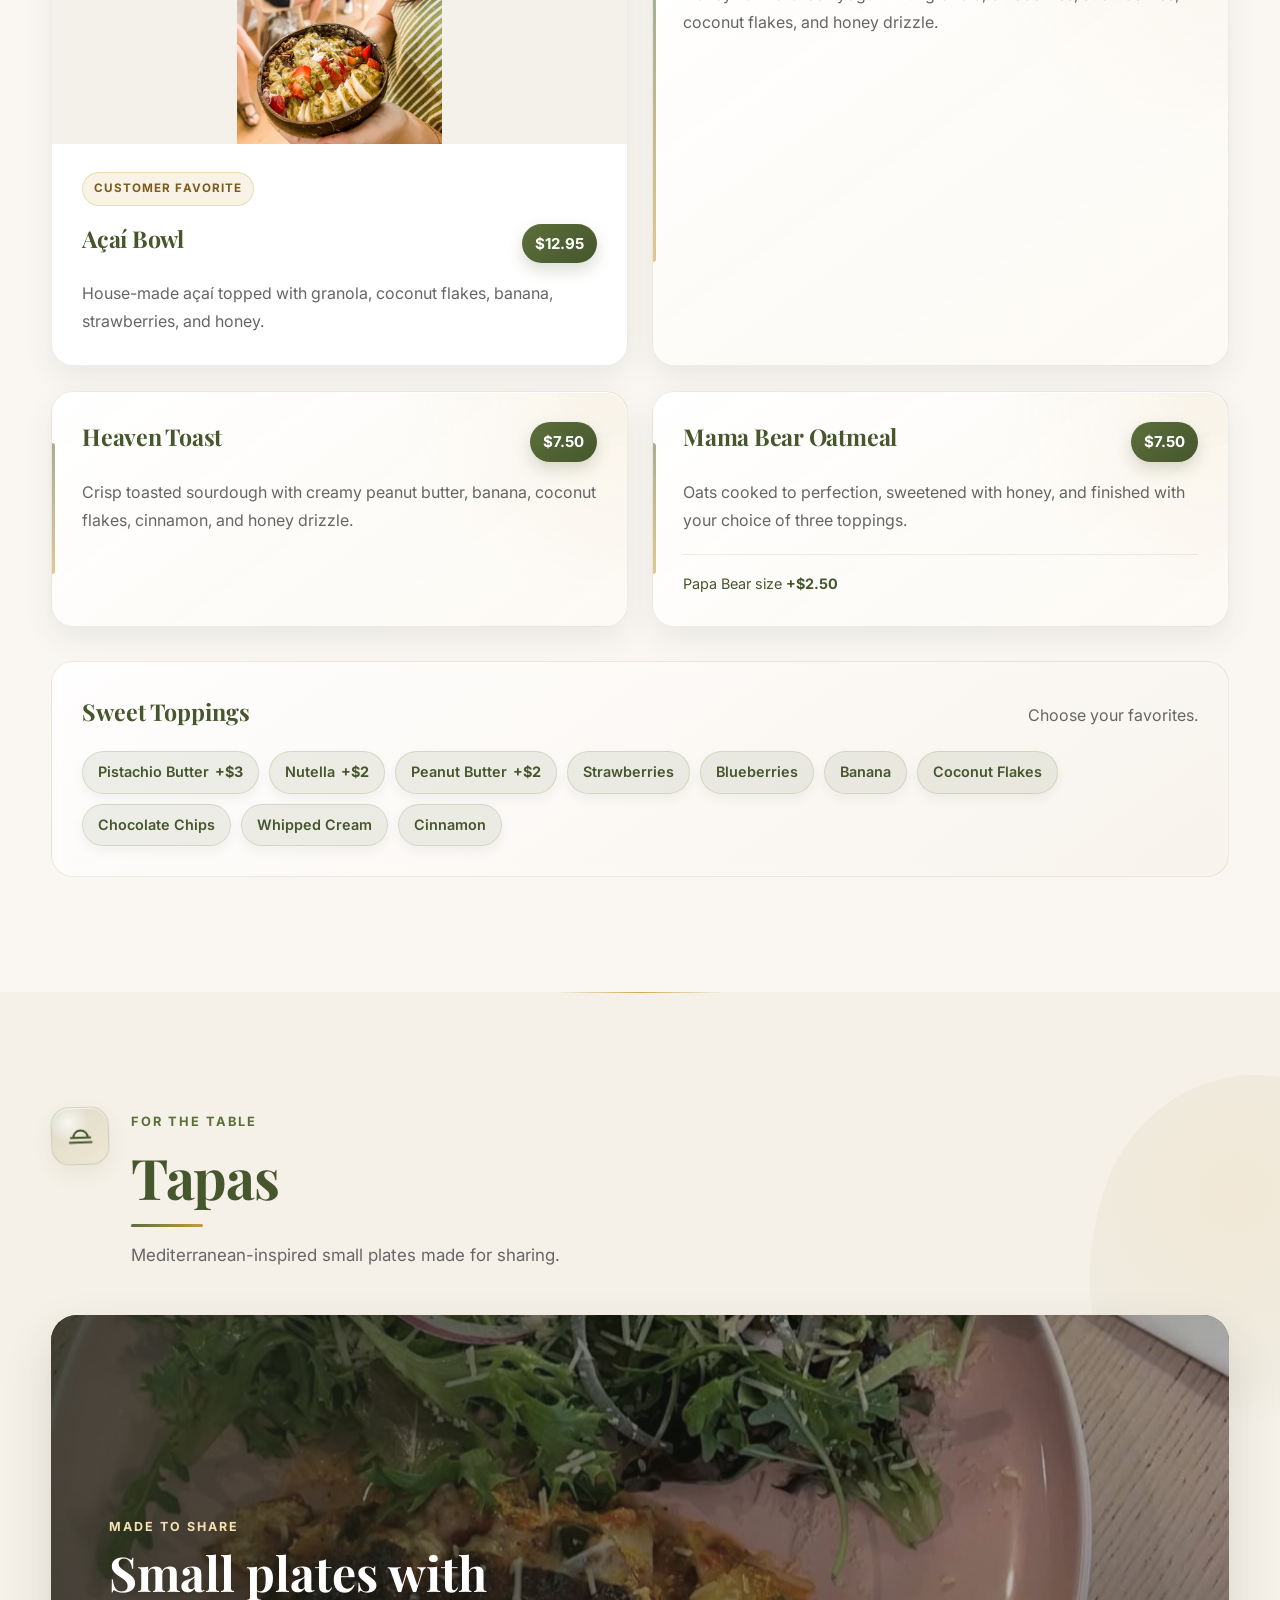
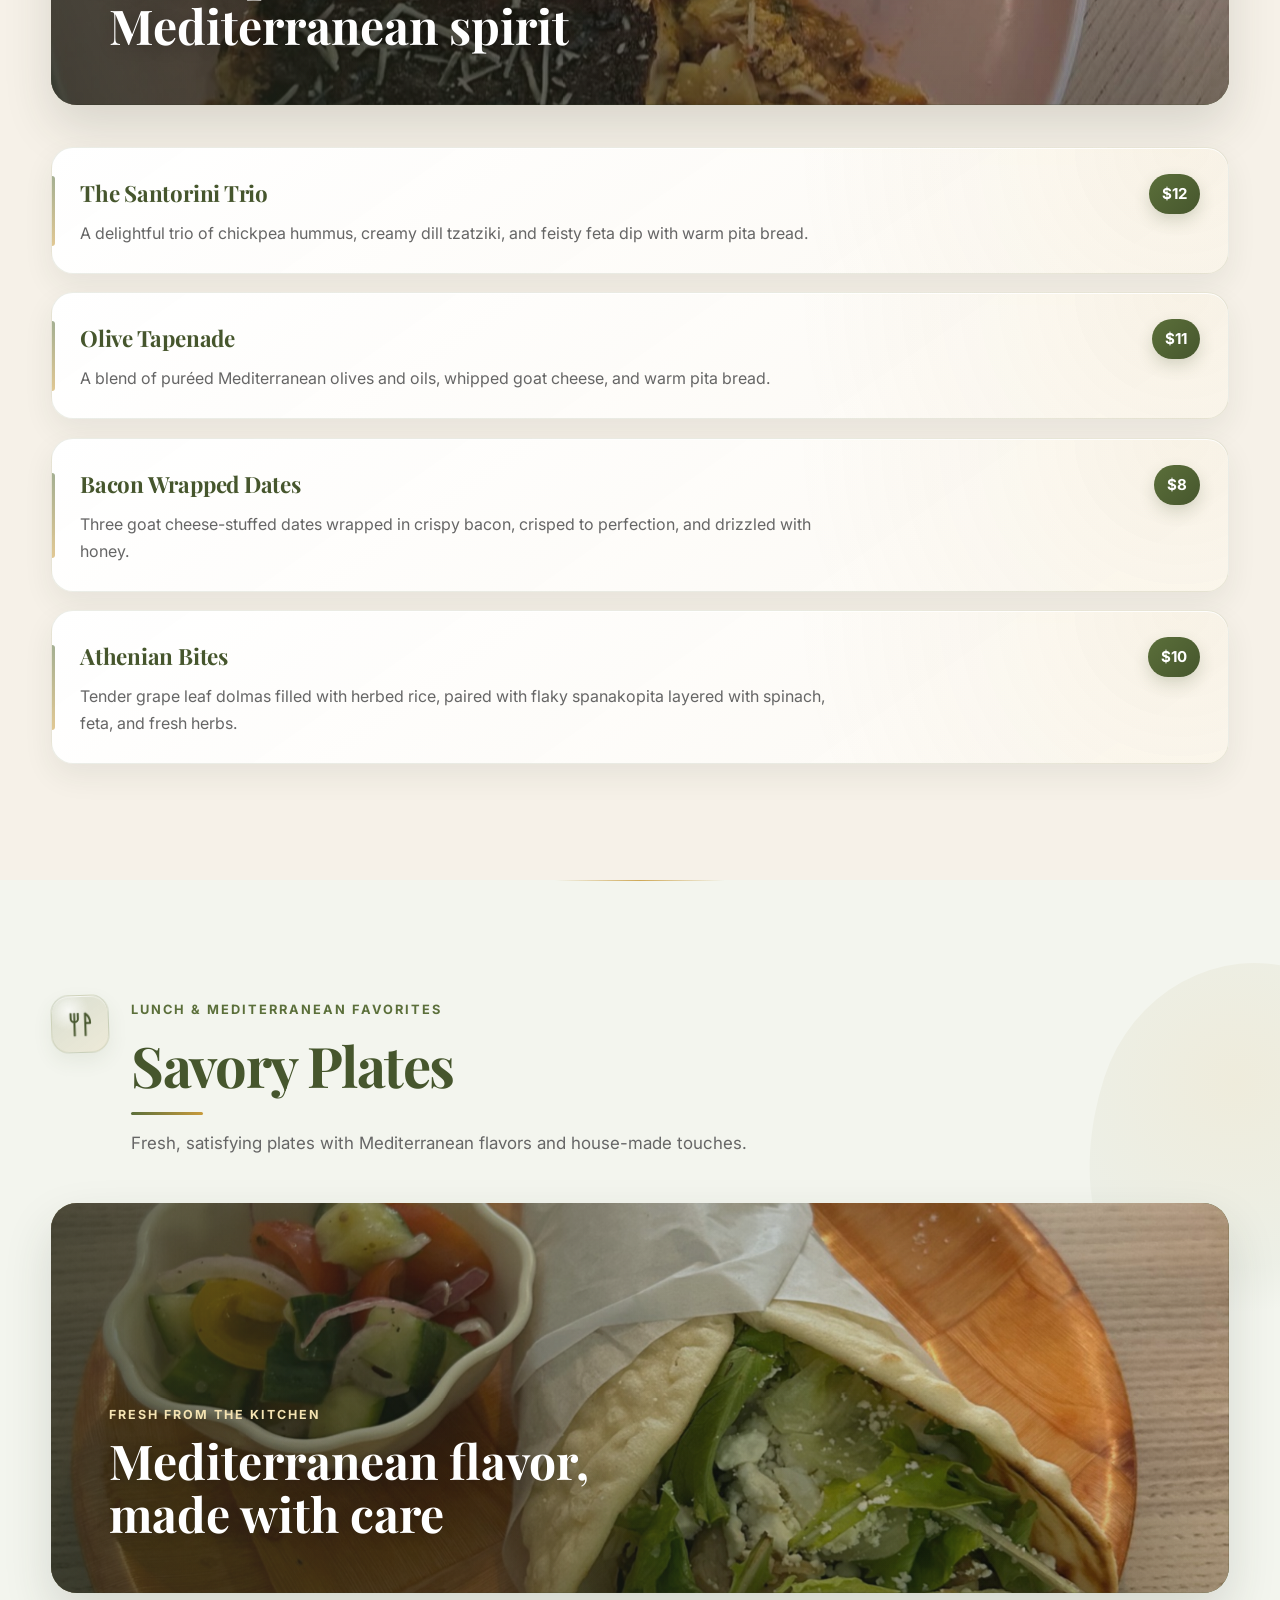
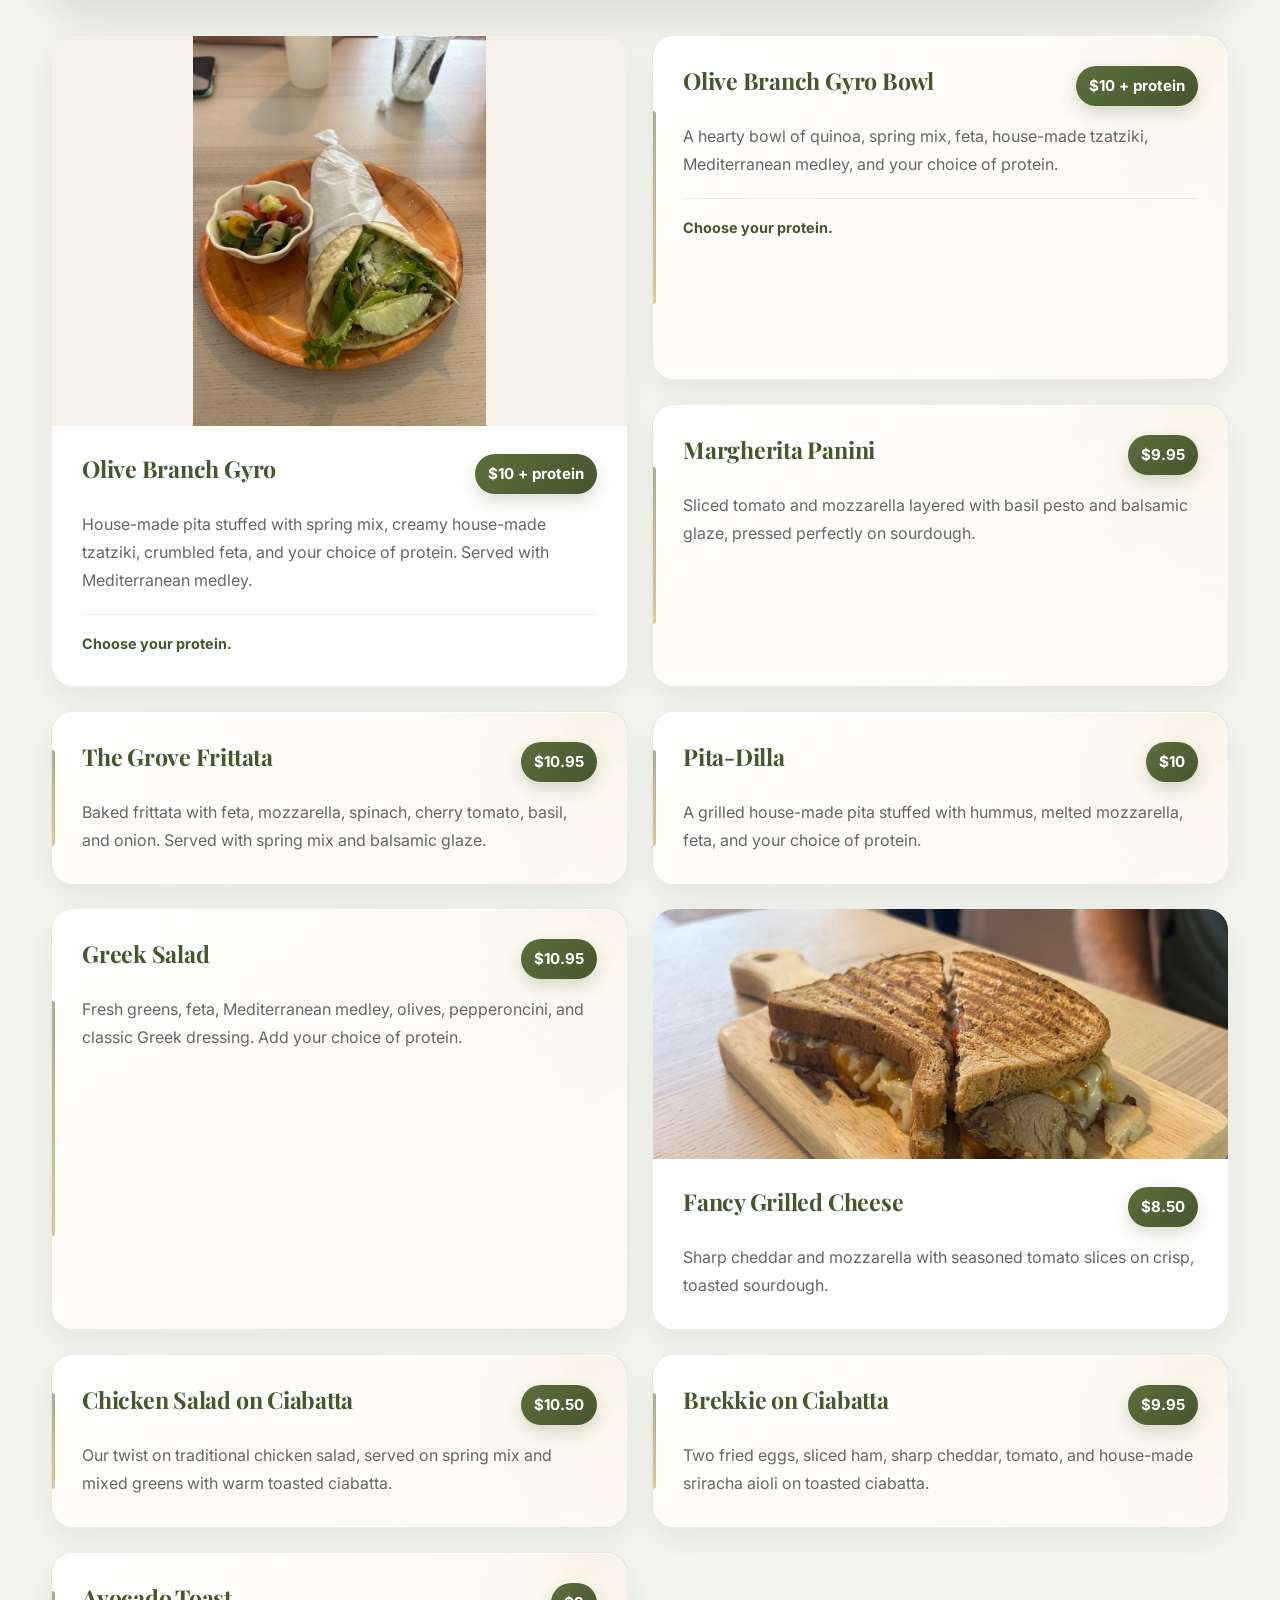
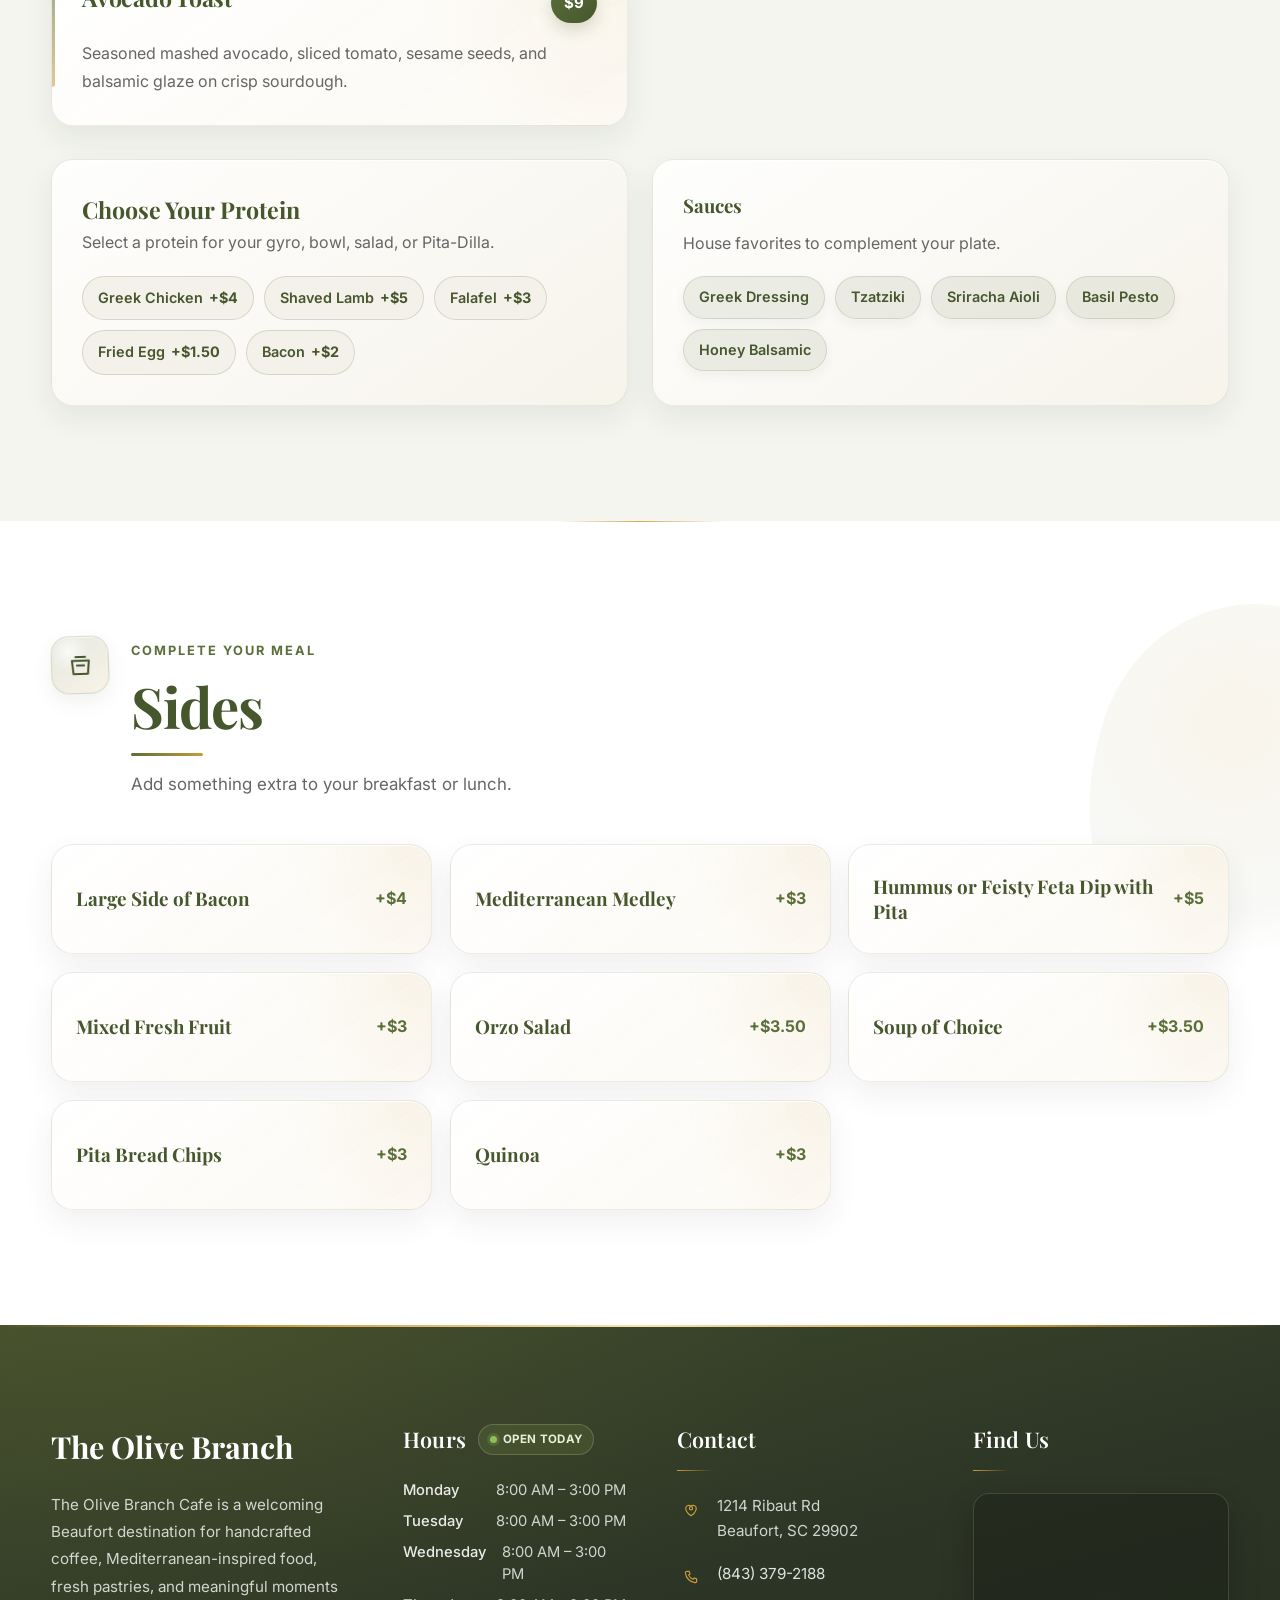
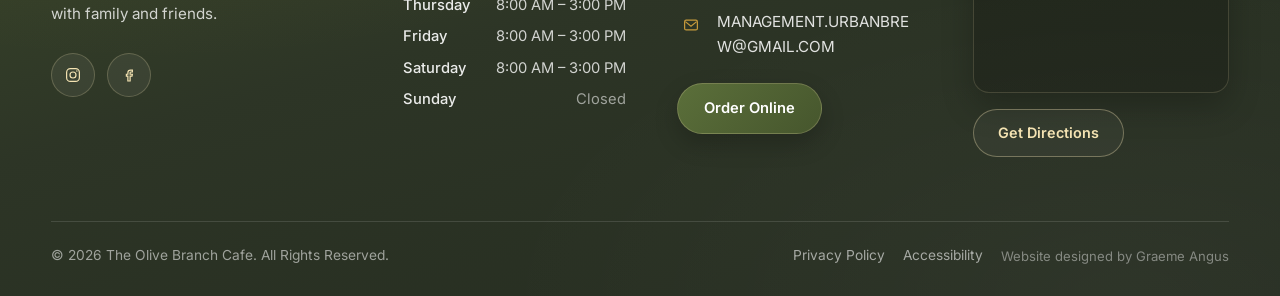
==== commit ca409bcc: "Finish website updates" ====
--- a/menu.html
+++ b/menu.html
@@ -5,23 +5,88 @@
 
     <meta charset="UTF-8">
     <meta name="viewport" content="width=device-width, initial-scale=1.0">
-
-    <title>Menu | The Olive Branch Cafe</title>
+    <meta name="theme-color" content="#5B6F3A">
+    <meta name="robots" content="index, follow, max-image-preview:large">
+    <meta name="author" content="The Olive Branch Cafe">
+
+    <title>Menu | The Olive Branch Cafe | Coffee, Breakfast &amp; Lunch</title>
+    <meta name="description" content="Explore specialty coffee, Mediterranean breakfast and lunch, fresh pastries, and smoothies on the menu at The Olive Branch Cafe in Beaufort, SC.">
+
+    <link rel="canonical" href="https://www.theolivebranchbeaufort.com/menu.html">
+
+    <meta property="og:type" content="website">
+    <meta property="og:site_name" content="The Olive Branch Cafe">
+    <meta property="og:locale" content="en_US">
+    <meta property="og:title" content="Menu | The Olive Branch Cafe | Coffee, Breakfast &amp; Lunch">
+    <meta property="og:description" content="Explore specialty coffee, Mediterranean breakfast and lunch, fresh pastries, and smoothies on the menu at The Olive Branch Cafe in Beaufort, SC.">
+    <meta property="og:url" content="https://www.theolivebranchbeaufort.com/menu.html">
+    <meta property="og:image" content="https://www.theolivebranchbeaufort.com/images/hero/hero.jpg">
+    <meta property="og:image:alt" content="The Olive Branch Cafe exterior and outdoor seating in Beaufort, South Carolina">
+
+    <meta name="twitter:card" content="summary_large_image">
+    <meta name="twitter:title" content="Menu | The Olive Branch Cafe | Coffee, Breakfast &amp; Lunch">
+    <meta name="twitter:description" content="Explore specialty coffee, Mediterranean breakfast and lunch, fresh pastries, and smoothies on the menu at The Olive Branch Cafe in Beaufort, SC.">
+    <meta name="twitter:image" content="https://www.theolivebranchbeaufort.com/images/hero/hero.jpg">
+
+    <!-- Favicons: add favicon.ico, favicon-16x16.png, favicon-32x32.png, apple-touch-icon.png to site root -->
+    <link rel="icon" href="favicon.svg" type="image/svg+xml">
+    <!-- When available, add to site root and uncomment:
+         <link rel="icon" href="favicon.ico" sizes="any">
+         <link rel="icon" type="image/png" sizes="32x32" href="favicon-32x32.png">
+         <link rel="icon" type="image/png" sizes="16x16" href="favicon-16x16.png">
+         <link rel="apple-touch-icon" href="apple-touch-icon.png">
+    -->
+    <link rel="apple-touch-icon" href="images/hero/logo/logo.webp">
+    <link rel="manifest" href="site.webmanifest">
 
     <link rel="preconnect" href="https://fonts.googleapis.com">
     <link rel="preconnect" href="https://fonts.gstatic.com" crossorigin>
-
     <link href="https://fonts.googleapis.com/css2?family=Inter:wght@300;400;500;600;700&family=Playfair+Display:wght@600;700&display=swap" rel="stylesheet">
-
     <link rel="stylesheet" href="css/style.css">
 
+    <script type="application/ld+json">
+    {
+      "@context": "https://schema.org",
+      "@type": ["CafeOrCoffeeShop", "Restaurant"],
+      "name": "The Olive Branch Cafe",
+      "url": "https://www.theolivebranchbeaufort.com/",
+      "image": "https://www.theolivebranchbeaufort.com/images/hero/hero.jpg",
+      "telephone": "+18433792188",
+      "menu": "https://www.theolivebranchbeaufort.com/menu.html",
+      "servesCuisine": ["Coffee Shop", "Cafe", "Mediterranean"],
+      "address": {
+        "@type": "PostalAddress",
+        "streetAddress": "1214 Ribaut Rd",
+        "addressLocality": "Beaufort",
+        "addressRegion": "SC",
+        "postalCode": "29902",
+        "addressCountry": "US"
+      },
+      "openingHoursSpecification": [
+        {
+          "@type": "OpeningHoursSpecification",
+          "dayOfWeek": ["Monday", "Tuesday", "Wednesday", "Thursday", "Friday", "Saturday"],
+          "opens": "08:00",
+          "closes": "15:00"
+        }
+      ],
+      "sameAs": [
+        "https://www.instagram.com/theolivebranch.beaufort/",
+        "https://www.facebook.com/people/The-Olive-Branch-Cafe/61581589833153/",
+        "https://www.yelp.com/biz/the-olive-branch-beaufort"
+      ]
+    }
+    </script>
+
 </head>
 
-<body>
+<body class="menu-page">
+
+<a class="skip-link" href="#main">Skip to content</a>
 
 <header>
 
-    <nav class="navbar">
+    <nav class="navbar" aria-label="Primary">
 
         <a href="index.html" class="logo">
             The Olive Branch
@@ -43,7 +108,7 @@
 
         <a class="order-button"
            href="https://www.doordash.com/store/the-olive-branch-cafe-beaufort-40457383/100261758/"
-           target="_blank">
+           target="_blank" rel="noopener noreferrer">
 
             Order Online
 
@@ -53,7 +118,9 @@
 
 </header>
 
-<section class="menu-header">
+<main id="main">
+
+<section class="menu-header hero-parallax">
 
     <div class="container">
 
@@ -71,380 +138,621 @@
 <!-- ==========================
      Menu Navigation
 ========================== -->
-
-<section class="menu-nav">
-
-    <div class="container">
-
+<nav class="menu-nav" aria-label="Menu sections">
+    <div class="container">
         <a href="#coffee">Coffee</a>
-
+        <a href="#non-coffee">Non-Coffee</a>
         <a href="#smoothies">Smoothies</a>
-
+        <a href="#flavors">Flavors</a>
+        <a href="#sweet-bites">Sweet Bites</a>
+        <a href="#tapas">Tapas</a>
         <a href="#savory">Savory Plates</a>
-
-        <a href="#pastries">Pastries</a>
-
-    </div>
-
-</section>
-<!-- Featured Favorites -->
-
-<section class="menu-featured">
-
-    <div class="container">
-
-        <div class="section-heading">
-
-            <span class="section-label">CUSTOMER FAVORITES</span>
-
-            <h2>Our Most Popular Picks</h2>
-
-            <p>
-                Freshly prepared favorites that our guests come back for again and again.
+        <a href="#sides">Sides</a>
+    </div>
+</nav>
+
+<!-- ==========================
+     Coffee
+========================== -->
+<section class="menu-modern-section fade-in fade-up" id="coffee">
+    <div class="container">
+        <header class="menu-modern-heading">
+            <span class="menu-section-icon" aria-hidden="true">
+                <svg viewBox="0 0 24 24"><path d="M4 8h13v6a5 5 0 0 1-5 5H9a5 5 0 0 1-5-5V8Zm13 2h1.5a2.5 2.5 0 0 1 0 5H17M8 4c0 1 1 1.5 1 2.5M12 4c0 1 1 1.5 1 2.5"/></svg>
+            </span>
+            <div>
+                <span class="section-label">HANDCRAFTED</span>
+                <h2>Coffee</h2>
+                <p>Locally roasted coffee and espresso, prepared to order.</p>
+            </div>
+        </header>
+
+        <figure class="menu-lifestyle-banner menu-lifestyle-banner-coffee">
+            <img src="images/hero/coffee/iced-coffee.jpg"
+                 alt="Handcrafted iced coffee at The Olive Branch"
+                 loading="lazy">
+            <figcaption>
+                <span>Locally Roasted</span>
+                <strong>Handcrafted for your morning ritual</strong>
+            </figcaption>
+        </figure>
+
+        <div class="menu-compact-grid">
+            <article class="menu-compact-card">
+                <div>
+                    <h3>Espresso Shot</h3>
+                    <p>Single or double shot.</p>
+                </div>
+                <div class="menu-price-stack">
+                    <span><small>Single</small> $2+</span>
+                    <span><small>Double</small> $3.25+</span>
+                </div>
+            </article>
+            <article class="menu-compact-card"><div><h3>Americano</h3><p>House espresso finished with hot water.</p></div><span class="menu-card-price">$4+</span></article>
+            <article class="menu-compact-card"><div><h3>Latte</h3><p>House espresso with silky steamed milk.</p></div><span class="menu-card-price">$4.50+</span></article>
+            <article class="menu-compact-card"><div><h3>Dirty Chai</h3><p>Spiced chai, espresso, and steamed milk.</p></div><span class="menu-card-price">$6+</span></article>
+            <article class="menu-compact-card"><div><h3>Cappuccino</h3><p>Espresso balanced with milk and airy foam.</p></div><span class="menu-card-price">$4.50+</span></article>
+            <article class="menu-compact-card"><div><h3>Bottomless Drip</h3><p>Freshly brewed house coffee with refills.</p></div><span class="menu-card-price">$3.75+</span></article>
+            <article class="menu-compact-card"><div><h3>Cold Brew</h3><p>Smooth, slow-steeped coffee served cold.</p></div><span class="menu-card-price">$4.75+</span></article>
+            <article class="menu-compact-card"><div><h3>Frappe</h3><p>A creamy, refreshing blended coffee.</p></div><span class="menu-card-price">$5.25+</span></article>
+        </div>
+    </div>
+</section>
+
+<!-- ==========================
+     Non-Coffee Drinks
+========================== -->
+<section class="menu-modern-section menu-modern-section-muted fade-in fade-left" id="non-coffee">
+    <div class="container">
+        <header class="menu-modern-heading">
+            <span class="menu-section-icon" aria-hidden="true">
+                <svg viewBox="0 0 24 24"><path d="M7 5h10l-1 14H8L7 5Zm2-3 6 3M8 10h8"/></svg>
+            </span>
+            <div>
+                <span class="section-label">MORE TO SIP</span>
+                <h2>Non-Coffee Drinks</h2>
+                <p>Tea, matcha, lemonade, and colorful café favorites.</p>
+            </div>
+        </header>
+
+        <div class="menu-compact-grid">
+            <article class="menu-compact-card"><div><h3>Chai Latte</h3><p>Aromatic spiced tea with steamed milk.</p></div><span class="menu-card-price">$4.85+</span></article>
+            <article class="menu-compact-card"><div><h3>Matcha Latte</h3><p>Earthy matcha whisked with creamy milk.</p></div><span class="menu-card-price">$4.85+</span></article>
+            <article class="menu-compact-card"><div><h3>Matcha Lemonade</h3><p>Bright lemonade layered with matcha.</p></div><span class="menu-card-price">$5.25+</span></article>
+            <article class="menu-compact-card"><div><h3>Moon Tea</h3><p>A smooth, café-crafted tea favorite.</p></div><span class="menu-card-price">$4.85+</span></article>
+            <article class="menu-compact-card"><div><h3>Herbal Tea</h3><p>A soothing caffeine-free steep.</p></div><span class="menu-card-price">$3.50+</span></article>
+            <article class="menu-compact-card"><div><h3>Pink Starburst</h3><p>A sweet, colorful house specialty.</p></div><span class="menu-card-price">$5.50+</span></article>
+            <article class="menu-compact-card"><div><h3>Lemonade</h3><p>Cold, bright, and refreshingly tart.</p></div><span class="menu-card-price">$3.75+</span></article>
+        </div>
+    </div>
+</section>
+
+<!-- ==========================
+     Fresh Fruit Smoothies
+========================== -->
+<section class="menu-modern-section fade-in fade-right" id="smoothies">
+    <div class="container">
+        <header class="menu-modern-heading">
+            <span class="menu-section-icon" aria-hidden="true">
+                <svg viewBox="0 0 24 24"><path d="m9 3 6 3M7 7h10l-1 13H8L7 7Zm2 4h6"/></svg>
+            </span>
+            <div>
+                <span class="section-label">FRESH FRUIT • $9 EACH</span>
+                <h2>Fresh Fruit Smoothies</h2>
+                <p>Fruit-forward blends made fresh with thoughtfully paired ingredients.</p>
+            </div>
+        </header>
+
+        <figure class="menu-lifestyle-banner menu-lifestyle-banner-smoothie">
+            <img src="images/smoothie.jpeg"
+                 alt="Fresh green fruit smoothie inside the café"
+                 loading="lazy">
+            <figcaption>
+                <span>Blended Fresh</span>
+                <strong>Colorful ingredients, bright flavor</strong>
+            </figcaption>
+        </figure>
+
+        <div class="menu-smoothie-grid">
+            <article class="menu-detail-card">
+                <div class="menu-card-top"><h3>The Glow Getter</h3><span class="menu-card-price">$9</span></div>
+                <ul class="menu-ingredient-list">
+                    <li>Strawberries</li><li>Banana</li><li>Collagen</li><li>Coconut Water</li><li>Lemonade</li>
+                </ul>
+            </article>
+            <article class="menu-detail-card">
+                <div class="menu-card-top"><h3>The Lowcountry Green</h3><span class="menu-card-price">$9</span></div>
+                <ul class="menu-ingredient-list">
+                    <li>Mango</li><li>Banana</li><li>Spinach</li><li>Celery</li><li>Cucumber</li><li>Grapes</li><li>Coconut Water</li>
+                </ul>
+            </article>
+            <article class="menu-detail-card">
+                <div class="menu-card-top"><h3>The Pluff Mud</h3><span class="menu-card-price">$9</span></div>
+                <ul class="menu-ingredient-list">
+                    <li>Banana</li><li>Oats</li><li>Cocoa</li><li>Peanut Butter</li><li>Honey</li><li>Coconut Milk</li>
+                </ul>
+                <p class="menu-card-note">Add an espresso shot <strong>+$1</strong></p>
+            </article>
+            <article class="menu-detail-card">
+                <div class="menu-card-top"><h3>The Dress Blues</h3><span class="menu-card-price">$9</span></div>
+                <ul class="menu-ingredient-list">
+                    <li>Blueberries</li><li>Strawberries</li><li>Greek Yogurt</li><li>Chia</li><li>Honey</li><li>Coconut Milk</li>
+                </ul>
+            </article>
+        </div>
+
+        <aside class="menu-addons" aria-labelledby="smoothie-addons-heading">
+            <h3 id="smoothie-addons-heading">Smoothie Add-Ons</h3>
+            <div class="menu-chip-list">
+                <span class="menu-chip">Vegan Vanilla Protein <strong>+$2</strong></span>
+                <span class="menu-chip">Collagen <strong>+$2</strong></span>
+                <span class="menu-chip">Chia Seeds <strong>+$0.50</strong></span>
+                <span class="menu-chip">Oat Milk <strong>+$0.50</strong></span>
+            </div>
+        </aside>
+    </div>
+</section>
+
+<!-- ==========================
+     Specialty Flavors & Syrups
+========================== -->
+<section class="menu-modern-section menu-modern-section-muted fade-in fade-up" id="flavors">
+    <div class="container">
+        <header class="menu-modern-heading">
+            <span class="menu-section-icon" aria-hidden="true">
+                <svg viewBox="0 0 24 24"><path d="m12 3 1.5 4.5L18 9l-4.5 1.5L12 15l-1.5-4.5L6 9l4.5-1.5L12 3ZM18 15l.8 2.2L21 18l-2.2.8L18 21l-.8-2.2L15 18l2.2-.8L18 15Z"/></svg>
+            </span>
+            <div>
+                <span class="section-label">MAKE IT YOURS</span>
+                <h2>Specialty Coffee Flavors</h2>
+                <p>Favorite combinations ready to inspire your next drink.</p>
+            </div>
+        </header>
+
+        <div class="menu-chip-list menu-chip-list-featured">
+            <span class="menu-chip">Caramel Macchiato</span><span class="menu-chip">Mariposa</span>
+            <span class="menu-chip">Mexican Mocha</span><span class="menu-chip">Coconut Mocha</span>
+            <span class="menu-chip">White Lavender Mocha</span><span class="menu-chip">Honey Lavender</span>
+            <span class="menu-chip">White Rabbit</span><span class="menu-chip">Turtle</span>
+            <span class="menu-chip">Nutella</span><span class="menu-chip">Honey Badger</span>
+            <span class="menu-chip">Oreo</span><span class="menu-chip">Snickerdoodle</span>
+            <span class="menu-chip">Cinnamon Toast Crunch</span><span class="menu-chip">S'mores</span>
+            <span class="menu-chip">Red Velvet</span><span class="menu-chip">Reese's</span>
+        </div>
+
+        <div class="menu-subsection" id="syrups">
+            <div class="menu-subsection-heading">
+                <h3>House Syrups</h3>
+                <p>Made almost entirely in house.</p>
+            </div>
+            <div class="menu-chip-list">
+                <span class="menu-chip menu-chip-light">Mocha</span><span class="menu-chip menu-chip-light">White Mocha</span>
+                <span class="menu-chip menu-chip-light">Caramel</span><span class="menu-chip menu-chip-light">Vanilla</span>
+                <span class="menu-chip menu-chip-light">Hazelnut</span><span class="menu-chip menu-chip-light">Honey</span>
+                <span class="menu-chip menu-chip-light">Almond</span><span class="menu-chip menu-chip-light">Peppermint</span>
+                <span class="menu-chip menu-chip-light">Simple Syrup</span><span class="menu-chip menu-chip-light">Coconut</span>
+                <span class="menu-chip menu-chip-light">Toasted Marshmallow</span><span class="menu-chip menu-chip-light">Peanut Butter</span>
+                <span class="menu-chip menu-chip-light">Blackberry</span><span class="menu-chip menu-chip-light">Lavender</span>
+                <span class="menu-chip menu-chip-light">Peach</span><span class="menu-chip menu-chip-light">Mango</span>
+                <span class="menu-chip menu-chip-light">Strawberry</span><span class="menu-chip menu-chip-light">Blueberry</span>
+                <span class="menu-chip menu-chip-light">Banana</span><span class="menu-chip menu-chip-light">Raspberry</span>
+                <span class="menu-chip menu-chip-light">Sugar-Free Mocha</span><span class="menu-chip menu-chip-light">Sugar-Free Vanilla</span>
+                <span class="menu-chip menu-chip-light">Seasonal Sugar-Free</span>
+            </div>
+        </div>
+    </div>
+</section>
+
+<!-- ==========================
+     Sweet Bites
+========================== -->
+<section class="menu-modern-section fade-in fade-left" id="sweet-bites">
+    <div class="container">
+        <header class="menu-modern-heading">
+            <span class="menu-section-icon" aria-hidden="true">
+                <svg viewBox="0 0 24 24"><path d="M4 11h16M6 11a6 6 0 0 1 12 0v7H6v-7Zm-2 7h16"/></svg>
+            </span>
+            <div>
+                <span class="section-label">BREAKFAST & TREATS</span>
+                <h2>Sweet Bites</h2>
+                <p>Comforting breakfast favorites with plenty of ways to make them your own.</p>
+            </div>
+        </header>
+
+        <figure class="menu-lifestyle-banner menu-lifestyle-banner-sweet">
+            <img src="images/hero/food/waffles.jpg"
+                 alt="Waffles topped with strawberries, cream, and pistachio butter"
+                 loading="lazy">
+            <figcaption>
+                <span>Slow Mornings</span>
+                <strong>Sweet favorites made to linger over</strong>
+            </figcaption>
+        </figure>
+
+        <div class="menu-food-grid">
+            <article class="menu-food-card">
+                <span class="menu-favorite-badge">Customer Favorite</span>
+                <div class="menu-card-top"><h3>The Amalfi Stack</h3><span class="menu-card-price">$11.95</span></div>
+                <p>Two fluffy home-style waffles served with house-made pistachio butter and your choice of one topping.</p>
+            </article>
+            <article class="menu-food-card">
+                <div class="menu-card-top"><h3>No Boundaries Waffles</h3><span class="menu-card-price">$10.95</span></div>
+                <p>Two fluffy home-style waffles served with your choice of three toppings.</p>
+            </article>
+            <article class="menu-food-card menu-food-card-photo">
+                <img src="images/hero/food/acai.jpg" alt="House-made açaí bowl with fresh toppings" loading="lazy">
+                <div class="menu-food-card-body">
+                    <span class="menu-favorite-badge">Customer Favorite</span>
+                    <div class="menu-card-top"><h3>Açaí Bowl</h3><span class="menu-card-price">$12.95</span></div>
+                    <p>House-made açaí topped with granola, coconut flakes, banana, strawberries, and honey.</p>
+                </div>
+            </article>
+            <article class="menu-food-card">
+                <div class="menu-card-top"><h3>Greek God's Yogurt</h3><span class="menu-card-price">$6.79</span></div>
+                <p>Honey vanilla Greek yogurt with granola, blueberries, strawberries, coconut flakes, and honey drizzle.</p>
+            </article>
+            <article class="menu-food-card">
+                <div class="menu-card-top"><h3>Heaven Toast</h3><span class="menu-card-price">$7.50</span></div>
+                <p>Crisp toasted sourdough with creamy peanut butter, banana, coconut flakes, cinnamon, and honey drizzle.</p>
+            </article>
+            <article class="menu-food-card">
+                <div class="menu-card-top"><h3>Mama Bear Oatmeal</h3><span class="menu-card-price">$7.50</span></div>
+                <p>Oats cooked to perfection, sweetened with honey, and finished with your choice of three toppings.</p>
+                <p class="menu-card-note">Papa Bear size <strong>+$2.50</strong></p>
+            </article>
+        </div>
+
+        <div class="menu-subsection" id="sweet-toppings">
+            <div class="menu-subsection-heading"><h3>Sweet Toppings</h3><p>Choose your favorites.</p></div>
+            <div class="menu-chip-list">
+                <span class="menu-chip">Pistachio Butter <strong>+$3</strong></span><span class="menu-chip">Nutella <strong>+$2</strong></span>
+                <span class="menu-chip">Peanut Butter <strong>+$2</strong></span><span class="menu-chip">Strawberries</span>
+                <span class="menu-chip">Blueberries</span><span class="menu-chip">Banana</span>
+                <span class="menu-chip">Coconut Flakes</span><span class="menu-chip">Chocolate Chips</span>
+                <span class="menu-chip">Whipped Cream</span><span class="menu-chip">Cinnamon</span>
+            </div>
+        </div>
+    </div>
+</section>
+
+<!-- ==========================
+     Tapas
+========================== -->
+<section class="menu-modern-section menu-modern-section-muted fade-in fade-right" id="tapas">
+    <div class="container">
+        <header class="menu-modern-heading">
+            <span class="menu-section-icon" aria-hidden="true">
+                <svg viewBox="0 0 24 24"><path d="M4 13h16M6 13a6 6 0 0 1 12 0M3 17h18"/></svg>
+            </span>
+            <div>
+                <span class="section-label">FOR THE TABLE</span>
+                <h2>Tapas</h2>
+                <p>Mediterranean-inspired small plates made for sharing.</p>
+            </div>
+        </header>
+
+        <figure class="menu-lifestyle-banner menu-lifestyle-banner-tapas">
+            <img src="images/hero/food/lasagna.jpg"
+                 alt="A warm Mediterranean-inspired café plate"
+                 loading="lazy">
+            <figcaption>
+                <span>Made to Share</span>
+                <strong>Small plates with Mediterranean spirit</strong>
+            </figcaption>
+        </figure>
+
+        <div class="menu-horizontal-list">
+            <article class="menu-horizontal-card">
+                <div><h3>The Santorini Trio</h3><p>A delightful trio of chickpea hummus, creamy dill tzatziki, and feisty feta dip with warm pita bread.</p></div>
+                <span class="menu-card-price">$12</span>
+            </article>
+            <article class="menu-horizontal-card">
+                <div><h3>Olive Tapenade</h3><p>A blend of puréed Mediterranean olives and oils, whipped goat cheese, and warm pita bread.</p></div>
+                <span class="menu-card-price">$11</span>
+            </article>
+            <article class="menu-horizontal-card">
+                <div><h3>Bacon Wrapped Dates</h3><p>Three goat cheese-stuffed dates wrapped in crispy bacon, crisped to perfection, and drizzled with honey.</p></div>
+                <span class="menu-card-price">$8</span>
+            </article>
+            <article class="menu-horizontal-card">
+                <div><h3>Athenian Bites</h3><p>Tender grape leaf dolmas filled with herbed rice, paired with flaky spanakopita layered with spinach, feta, and fresh herbs.</p></div>
+                <span class="menu-card-price">$10</span>
+            </article>
+        </div>
+    </div>
+</section>
+
+<!-- ==========================
+     Savory Plates
+========================== -->
+<section class="menu-modern-section fade-in fade-up" id="savory">
+    <div class="container">
+        <header class="menu-modern-heading">
+            <span class="menu-section-icon" aria-hidden="true">
+                <svg viewBox="0 0 24 24"><path d="M7 3v7M4 3v4a3 3 0 0 0 6 0V3M7 10v11M16 3v18M16 3c3 2 4 5 4 8h-4"/></svg>
+            </span>
+            <div>
+                <span class="section-label">LUNCH & MEDITERRANEAN FAVORITES</span>
+                <h2>Savory Plates</h2>
+                <p>Fresh, satisfying plates with Mediterranean flavors and house-made touches.</p>
+            </div>
+        </header>
+
+        <figure class="menu-lifestyle-banner menu-lifestyle-banner-savory">
+            <img src="images/gyro.jpeg"
+                 alt="The Olive Branch gyro with a fresh Mediterranean side"
+                 loading="lazy">
+            <figcaption>
+                <span>Fresh from the Kitchen</span>
+                <strong>Mediterranean flavor, made with care</strong>
+            </figcaption>
+        </figure>
+
+        <div class="menu-food-grid">
+            <article class="menu-food-card menu-food-card-photo menu-food-card-featured">
+                <img src="images/gyro.jpeg" alt="The Olive Branch gyro with a Mediterranean side salad" loading="lazy">
+                <div class="menu-food-card-body">
+                    <div class="menu-card-top"><h3>Olive Branch Gyro</h3><span class="menu-card-price">$10 + protein</span></div>
+                    <p>House-made pita stuffed with spring mix, creamy house-made tzatziki, crumbled feta, and your choice of protein. Served with Mediterranean medley.</p>
+                    <p class="menu-card-note"><strong>Choose your protein.</strong></p>
+                </div>
+            </article>
+            <article class="menu-food-card">
+                <div class="menu-card-top"><h3>Olive Branch Gyro Bowl</h3><span class="menu-card-price">$10 + protein</span></div>
+                <p>A hearty bowl of quinoa, spring mix, feta, house-made tzatziki, Mediterranean medley, and your choice of protein.</p>
+                <p class="menu-card-note"><strong>Choose your protein.</strong></p>
+            </article>
+            <article class="menu-food-card">
+                <div class="menu-card-top"><h3>Margherita Panini</h3><span class="menu-card-price">$9.95</span></div>
+                <p>Sliced tomato and mozzarella layered with basil pesto and balsamic glaze, pressed perfectly on sourdough.</p>
+            </article>
+            <article class="menu-food-card">
+                <div class="menu-card-top"><h3>The Grove Frittata</h3><span class="menu-card-price">$10.95</span></div>
+                <p>Baked frittata with feta, mozzarella, spinach, cherry tomato, basil, and onion. Served with spring mix and balsamic glaze.</p>
+            </article>
+            <article class="menu-food-card">
+                <div class="menu-card-top"><h3>Pita-Dilla</h3><span class="menu-card-price">$10</span></div>
+                <p>A grilled house-made pita stuffed with hummus, melted mozzarella, feta, and your choice of protein.</p>
+            </article>
+            <article class="menu-food-card">
+                <div class="menu-card-top"><h3>Greek Salad</h3><span class="menu-card-price">$10.95</span></div>
+                <p>Fresh greens, feta, Mediterranean medley, olives, pepperoncini, and classic Greek dressing. Add your choice of protein.</p>
+            </article>
+            <article class="menu-food-card menu-food-card-photo">
+                <img src="images/grilledcheese.jpeg" alt="Fancy grilled cheese on toasted sourdough" loading="lazy">
+                <div class="menu-food-card-body">
+                    <div class="menu-card-top"><h3>Fancy Grilled Cheese</h3><span class="menu-card-price">$8.50</span></div>
+                    <p>Sharp cheddar and mozzarella with seasoned tomato slices on crisp, toasted sourdough.</p>
+                </div>
+            </article>
+            <article class="menu-food-card">
+                <div class="menu-card-top"><h3>Chicken Salad on Ciabatta</h3><span class="menu-card-price">$10.50</span></div>
+                <p>Our twist on traditional chicken salad, served on spring mix and mixed greens with warm toasted ciabatta.</p>
+            </article>
+            <article class="menu-food-card">
+                <div class="menu-card-top"><h3>Brekkie on Ciabatta</h3><span class="menu-card-price">$9.95</span></div>
+                <p>Two fried eggs, sliced ham, sharp cheddar, tomato, and house-made sriracha aioli on toasted ciabatta.</p>
+            </article>
+            <article class="menu-food-card">
+                <div class="menu-card-top"><h3>Avocado Toast</h3><span class="menu-card-price">$9</span></div>
+                <p>Seasoned mashed avocado, sliced tomato, sesame seeds, and balsamic glaze on crisp sourdough.</p>
+            </article>
+        </div>
+
+        <div class="menu-options-grid">
+            <fieldset class="menu-option-panel">
+                <legend>Choose Your Protein</legend>
+                <p>Select a protein for your gyro, bowl, salad, or Pita-Dilla.</p>
+                <div class="menu-selectable-list">
+                    <input type="checkbox" id="protein-chicken"><label for="protein-chicken">Greek Chicken <strong>+$4</strong></label>
+                    <input type="checkbox" id="protein-lamb"><label for="protein-lamb">Shaved Lamb <strong>+$5</strong></label>
+                    <input type="checkbox" id="protein-falafel"><label for="protein-falafel">Falafel <strong>+$3</strong></label>
+                    <input type="checkbox" id="protein-egg"><label for="protein-egg">Fried Egg <strong>+$1.50</strong></label>
+                    <input type="checkbox" id="protein-bacon"><label for="protein-bacon">Bacon <strong>+$2</strong></label>
+                </div>
+            </fieldset>
+            <div class="menu-option-panel">
+                <h3>Sauces</h3>
+                <p>House favorites to complement your plate.</p>
+                <div class="menu-chip-list">
+                    <span class="menu-chip">Greek Dressing</span><span class="menu-chip">Tzatziki</span>
+                    <span class="menu-chip">Sriracha Aioli</span><span class="menu-chip">Basil Pesto</span>
+                    <span class="menu-chip">Honey Balsamic</span>
+                </div>
+            </div>
+        </div>
+    </div>
+</section>
+
+<!-- ==========================
+     Sides
+========================== -->
+<section class="menu-modern-section menu-modern-section-muted fade-in fade-left" id="sides">
+    <div class="container">
+        <header class="menu-modern-heading">
+            <span class="menu-section-icon" aria-hidden="true">
+                <svg viewBox="0 0 24 24"><path d="M5 8h14l-1 11H6L5 8Zm3-3h8M9 12h6"/></svg>
+            </span>
+            <div>
+                <span class="section-label">COMPLETE YOUR MEAL</span>
+                <h2>Sides</h2>
+                <p>Add something extra to your breakfast or lunch.</p>
+            </div>
+        </header>
+
+        <div class="menu-side-grid">
+            <article class="menu-side-card"><h3>Large Side of Bacon</h3><span>+$4</span></article>
+            <article class="menu-side-card"><h3>Mediterranean Medley</h3><span>+$3</span></article>
+            <article class="menu-side-card"><h3>Hummus or Feisty Feta Dip with Pita</h3><span>+$5</span></article>
+            <article class="menu-side-card"><h3>Mixed Fresh Fruit</h3><span>+$3</span></article>
+            <article class="menu-side-card"><h3>Orzo Salad</h3><span>+$3.50</span></article>
+            <article class="menu-side-card"><h3>Soup of Choice</h3><span>+$3.50</span></article>
+            <article class="menu-side-card"><h3>Pita Bread Chips</h3><span>+$3</span></article>
+            <article class="menu-side-card"><h3>Quinoa</h3><span>+$3</span></article>
+        </div>
+    </div>
+</section>
+</main>
+
+<!-- ==========================
+     Footer
+========================== -->
+
+<footer class="footer fade-in">
+
+    <div class="container footer-inner">
+
+        <div class="footer-grid">
+
+            <div class="footer-col footer-brand">
+
+                <a href="index.html" class="footer-logo">The Olive Branch</a>
+
+                <p class="footer-brand-text">
+                    The Olive Branch Cafe is a welcoming Beaufort destination for handcrafted coffee, Mediterranean-inspired food, fresh pastries, and meaningful moments with family and friends.
+                </p>
+
+                <div class="footer-social">
+
+                    <a class="footer-social-link"
+                       href="https://www.instagram.com/theolivebranch.beaufort/"
+                       target="_blank"
+                       rel="noopener noreferrer"
+                       aria-label="Follow The Olive Branch on Instagram">
+                        <svg viewBox="0 0 24 24" fill="none" stroke="currentColor" stroke-width="1.6" aria-hidden="true">
+                            <rect x="3.5" y="3.5" width="17" height="17" rx="5"/>
+                            <circle cx="12" cy="12" r="4"/>
+                            <circle cx="17.2" cy="6.8" r="1" fill="currentColor" stroke="none"/>
+                        </svg>
+                    </a>
+
+                    <a class="footer-social-link"
+                       href="https://www.facebook.com/people/The-Olive-Branch-Cafe/61581589833153/"
+                       target="_blank"
+                       rel="noopener noreferrer"
+                       aria-label="Follow The Olive Branch on Facebook">
+                        <svg viewBox="0 0 24 24" fill="none" stroke="currentColor" stroke-width="1.6" aria-hidden="true">
+                            <path d="M14 8h2.5V5.5H14c-2 0-3.5 1.4-3.5 3.5V11H8.5v2.5H10.5V20H13.5v-6.5H16L16.5 11H13.5V9c0-.6.4-1 1-1Z"/>
+                        </svg>
+                    </a>
+
+                </div>
+
+            </div>
+
+            <div class="footer-col footer-hours">
+
+                <div class="footer-hours-heading">
+                    <h3 class="footer-heading">Hours</h3>
+                    <span class="footer-open-badge" id="footer-open-badge" hidden>Open Today</span>
+                </div>
+
+                <ul class="footer-hours-list">
+                    <li><span>Monday</span><span>8:00 AM – 3:00 PM</span></li>
+                    <li><span>Tuesday</span><span>8:00 AM – 3:00 PM</span></li>
+                    <li><span>Wednesday</span><span>8:00 AM – 3:00 PM</span></li>
+                    <li><span>Thursday</span><span>8:00 AM – 3:00 PM</span></li>
+                    <li><span>Friday</span><span>8:00 AM – 3:00 PM</span></li>
+                    <li><span>Saturday</span><span>8:00 AM – 3:00 PM</span></li>
+                    <li class="is-closed"><span>Sunday</span><span>Closed</span></li>
+                </ul>
+
+            </div>
+
+            <div class="footer-col footer-contact">
+
+                <h3 class="footer-heading">Contact</h3>
+
+                <ul class="footer-contact-list">
+
+                    <li>
+                        <span class="footer-contact-icon" aria-hidden="true">
+                            <svg viewBox="0 0 24 24" fill="none" stroke="currentColor" stroke-width="1.6">
+                                <path d="M12 21s-7-4.5-7-10a4 4 0 0 1 7-2.5A4 4 0 0 1 19 11c0 5.5-7 10-7 10Z"/>
+                                <circle cx="12" cy="11" r="2.2"/>
+                            </svg>
+                        </span>
+                        <span>
+                            1214 Ribaut Rd<br>
+                            Beaufort, SC 29902
+                        </span>
+                    </li>
+
+                    <li>
+                        <span class="footer-contact-icon" aria-hidden="true">
+                            <svg viewBox="0 0 24 24" fill="none" stroke="currentColor" stroke-width="1.6">
+                                <path d="M6.5 4.5h3l1.2 3.2-1.8 1.8a11 11 0 0 0 5.6 5.6l1.8-1.8 3.2 1.2v3a2 2 0 0 1-2.2 2A14.5 14.5 0 0 1 4.5 6.7a2 2 0 0 1 2-2.2Z"/>
+                            </svg>
+                        </span>
+                        <a href="tel:+18433792188">(843) 379-2188</a>
+                    </li>
+
+                    <li>
+                        <span class="footer-contact-icon" aria-hidden="true">
+                            <svg viewBox="0 0 24 24" fill="none" stroke="currentColor" stroke-width="1.6">
+                                <rect x="3.5" y="5.5" width="17" height="13" rx="2"/>
+                                <path d="m4.5 7.5 7.5 6 7.5-6"/>
+                            </svg>
+                        </span>
+                        <a href="mailto:MANAGEMENT.URBANBREW@GMAIL.COM">MANAGEMENT.URBANBREW@GMAIL.COM</a>
+                    </li>
+
+                </ul>
+
+                <a class="footer-order-btn"
+                   href="https://www.doordash.com/store/the-olive-branch-cafe-beaufort-40457383/100261758/"
+                   target="_blank"
+                   rel="noopener noreferrer">
+                    Order Online
+                </a>
+
+            </div>
+
+            <div class="footer-col footer-find">
+
+                <h3 class="footer-heading">Find Us</h3>
+
+                <div class="footer-map">
+                    <iframe
+                        src="https://www.google.com/maps?q=The+Olive+Branch+Cafe+1214+Ribaut+Rd+Beaufort+SC+29902&output=embed"
+                        loading="lazy"
+                        allowfullscreen
+                        referrerpolicy="no-referrer-when-downgrade"
+                        title="Map of The Olive Branch Cafe">
+                    </iframe>
+                </div>
+
+                <a class="footer-directions"
+                   href="https://www.google.com/maps/search/?api=1&query=The+Olive+Branch+Cafe+1214+Ribaut+Rd+Beaufort+SC+29902"
+                   target="_blank"
+                   rel="noopener noreferrer">
+                    Get Directions
+                </a>
+
+            </div>
+
+        </div>
+
+        <div class="footer-bottom">
+
+            <p class="footer-bottom-copy">
+                © 2026 The Olive Branch Cafe. All Rights Reserved.
             </p>
 
-        </div>
-
-        <div class="favorite-grid">
-
-            <div class="favorite-card">
-
-                <img src="images/food/acai.jpg" alt="Acai Bowl">
-
-                <h3>Acai Bowl</h3>
-
-                <p>Fresh fruit, granola, coconut, and delicious toppings.</p>
-
-                <span class="menu-price">$12.00</span>
-
-            </div>
-
-            <div class="favorite-card">
-
-                <img src="images/food/gyro.jpg" alt="Gyro">
-
-                <h3>OB Gyro</h3>
-
-                <p>Our signature gyro served in warm pita with fresh toppings.</p>
-
-                <span class="menu-price">$11.00</span>
-
-            </div>
-
-            <div class="favorite-card">
-
-                <img src="images/coffee/iced-coffee.jpg" alt="Iced Coffee">
-
-                <h3>Iced Coffee</h3>
-
-                <p>Freshly brewed and served ice cold.</p>
-
-                <span class="menu-price">$5.00</span>
-
-            </div>
-
-        </div>
-
-    </div>
-
-</section>
-<section class="featured-menu-items">
-
-    <div class="container">
-
-        <div class="section-heading">
-
-            <span class="section-label">CUSTOMER FAVORITES</span>
-
-            <h2>Popular Choices</h2>
-
-            <p>
-                Some of our guests' favorite menu items.
-            </p>
-
-        </div>
-
-        <div class="favorite-grid">
-
-            <div class="favorite-card">
-
-    <span class="popular-badge">★ Popular</span>
-
-    <img src="images/food/latte.jpg" alt="Latte">
-
-    <h3>House Latte</h3>
-
-    <p>Fresh espresso with perfectly steamed milk.</p>
-
-</div>
-
-            <div class="favorite-card">
-
-                <img src="images/food/gyro.jpg" alt="OB Gyro">
-
-                <h3>OB Gyro</h3>
-
-                <p>One of our most popular Mediterranean classics.</p>
-
-            </div>
-
-            <div class="favorite-card">
-
-                <img src="images/food/acai.jpg" alt="Acai Bowl">
-
-                <h3>Acai Bowl</h3>
-
-                <p>Fresh fruit, granola and delicious toppings.</p>
-
-            </div>
-
-        </div>
-
-    </div>
-
-</section>
-<!-- ==========================
-     Coffee & Espresso
-========================== -->
-
-<section class="menu-section" id="coffee">
-
-    <div class="container">
-
-        <div class="section-heading">
-
-            <span class="section-label">COFFEE & ESPRESSO</span>
-
-            <h2>☕ Handcrafted Drinks</h2>
-
-            <p>
-                Freshly brewed coffee and espresso drinks made to order.
-            </p>
-
-        </div>
-
-        <div class="menu-list">
-
-            <div class="menu-item">
-                <h3>Espresso</h3>
-                <span>$3.50</span>
-            </div>
-
-            <div class="menu-item">
-                <h3>Americano</h3>
-                <span>$4.00</span>
-            </div>
-
-            <div class="menu-item">
-                <h3>Cappuccino</h3>
-                <span>$5.00</span>
-            </div>
-
-            <div class="menu-item">
-                <h3>Latte</h3>
-                <span>$5.50</span>
-            </div>
-
-            <div class="menu-item">
-                <h3>Mocha</h3>
-                <span>$6.00</span>
-            </div>
-
-            <div class="menu-item">
-                <h3>Cold Brew</h3>
-                <span>$5.00</span>
-            </div>
-
-        </div>
-
-    </div>
-
-</section>
-<!-- ==========================
-     Featured Drink
-========================== -->
-
-<section class="featured-menu-item">
-
-    <div class="container">
-
-        <div class="featured-menu-image">
-
-            <img src="images/coffee/iced-coffee.jpg" alt="Signature Drink">
-
-        </div>
-
-        <div class="featured-menu-content">
-
-            <span class="section-label">
-                BARISTA FAVORITE
-            </span>
-
-            <h2>Signature Iced Honey Latte</h2>
-
-            <p>
-
-                Rich espresso, creamy milk, and a touch of local honey
-                served over ice. Smooth, refreshing, and one of our
-                most popular drinks.
-
-            </p>
-
-            <a href="#coffee" class="btn">
-
-                View Coffee Menu
-
-            </a>
-
-        </div>
-
-    </div>
-
-</section>
-<section class="menu-section alt-section" id="smoothies">
-
-    <div class="container">
-
-        <div class="section-heading">
-
-            <span class="section-label">SMOOTHIES</span>
-
-           <h2>🥤 Fresh Smoothies</h2> 
-
-            <p>Refreshing fruit smoothies blended to order.</p>
-
-        </div>
-
-        <div class="menu-list">
-
-            <div class="menu-item">
-                <div>
-                    <h3>Strawberry Banana</h3>
-                    <p>Fresh strawberries, banana, and creamy yogurt.</p>
-                </div>
-                <span>$7.00</span>
-            </div>
-
-            <div class="menu-item">
-                <div>
-                    <h3>Tropical Paradise</h3>
-                    <p>Mango, pineapple, banana, and orange juice.</p>
-                </div>
-                <span>$7.50</span>
-            </div>
-
-        </div>
-
-    </div>
-
-</section>
-<!-- ==========================
-     Savory Plates
-========================== -->
-
-<section class="menu-section" id="savory">
-
-    <div class="container">
-
-        <div class="section-heading">
-
-            <span class="section-label">SAVORY PLATES</span>
-
-            <h2>🥙 Mediterranean Favorites</h2>
-
-            <p>
-                Freshly prepared with quality ingredients and served with care.
-            </p>
-
-        </div>
-
-        <div class="menu-list">
-
-            <div class="menu-item">
-                <div>
-                    <h3>OB Gyro Bowl</h3>
-                    <p>Seasoned gyro meat served over rice with fresh vegetables and tzatziki.</p>
-                </div>
-                <span>$12.00</span>
-            </div>
-
-            <div class="menu-item featured-food">
-
-    <img src="images/food/pasta.jpg" alt="OB Gyro">
-
-    <div class="menu-text">
-
-        <h3>🥙 OB Gyro</h3>
-
-        <p>
-            Traditional gyro wrapped in warm pita with crisp lettuce,
-            tomatoes, onions, and homemade tzatziki.
-        </p>
-
-    </div>
-
-    <span>$11.00</span>
-
-</div>
-
-            <div class="menu-item">
-                <div>
-                    <h3>Greek Salad</h3>
-                    <p>Crisp greens, tomatoes, cucumbers, olives, feta, and house dressing.</p>
-                </div>
-                <span>$13.14</span>
-            </div>
-
-            <div class="menu-item">
-                <div>
-                    <h3>Pita-Dilla</h3>
-                    <p>Grilled pita stuffed with melted cheese and savory fillings.</p>
-                </div>
-                <span>$12.00</span>
-            </div>
-
-        </div>
-
-    </div>
-
-</section>
-<section class="menu-section alt-section" id="pastries">
-
-    <div class="container">
-
-        <div class="section-heading">
-
-            <span class="section-label">PASTRIES</span>
-
-            <h2>🥐 Fresh Baked Favorites</h2>
-
-            <p>Perfect with your morning coffee.</p>
-
-        </div>
-
-        <div class="menu-list">
-
-            <div class="menu-item">
-                <div>
-                    <h3>Croissant</h3>
-                    <p>Buttery, flaky, baked fresh daily.</p>
-                </div>
-                <span>$4.50</span>
-            </div>
-
-            <div class="menu-item">
-                <div>
-                    <h3>Blueberry Muffin</h3>
-                    <p>Fresh baked every morning.</p>
-                </div>
-                <span>$4.25</span>
-            </div>
-
-        </div>
-
-    </div>
-
-</section>
+            <nav class="footer-bottom-links" aria-label="Footer legal">
+                <a href="privacy.html">Privacy Policy</a>
+                <a href="accessibility.html">Accessibility</a>
+                <a class="footer-credit" href="#">Website designed by Graeme Angus</a>
+            </nav>
+
+        </div>
+
+    </div>
+
+</footer>
+
+
+
 <script src="js/script.js"></script>
 
 </body>
--- a/css/style.css
+++ b/css/style.css
@@ -8,18 +8,41 @@
     --primary:#5B6F3A;
     --primary-dark:#46562D;
     --accent:#C89B3C;
+    --accent-dark:#b58932;
 
     --cream:#FAF7F2;
+    --surface-muted:#F4F1EA;
     --white:#ffffff;
 
     --text:#2F2F2F;
     --light-text:#666;
-
-    --shadow:0 15px 35px rgba(0,0,0,.12);
-
-    --radius:18px;
+    --label-on-dark:#F4E3B2;
+
+    --shadow-sm:0 8px 22px rgba(0,0,0,.05);
+    --shadow-md:0 12px 30px rgba(0,0,0,.06);
+    --shadow-lg:0 15px 35px rgba(0,0,0,.12);
+    --shadow-hover:0 22px 45px rgba(0,0,0,.12);
+    --shadow-cta:0 14px 30px rgba(0,0,0,.22);
+    --shadow:var(--shadow-lg);
+
+    --radius-sm:16px;
+    --radius-md:18px;
+    --radius-lg:22px;
+    --radius-xl:26px;
+    --radius-pill:999px;
+    --radius:var(--radius-md);
 
     --transition:.3s ease;
+    --transition-med:.35s ease;
+
+    --lift-sm:translateY(-3px);
+    --lift-md:translateY(-4px);
+    --lift-lg:translateY(-8px);
+
+    --section-y:120px;
+    --section-y-sm:90px;
+    --hero-pad:160px 20px 100px;
+    --cta-pad:130px 20px;
 
     --container:1200px;
 
@@ -85,7 +108,7 @@
    Navigation
 ======================= */
 
-header{
+body > header{
 
     position:fixed;
 
@@ -171,9 +194,11 @@
 
     color:white;
 
-    padding:12px 24px;
-
-    border-radius:999px;
+    padding:15px 34px;
+
+    border-radius:var(--radius-pill);
+
+    font-weight:600;
 
     transition:var(--transition);
 
@@ -182,6 +207,8 @@
 .order-button:hover{
 
     background:var(--primary-dark);
+
+    transform:var(--lift-sm);
 
 }
 
@@ -191,6 +218,10 @@
 
 .hero{
 
+    position:relative;
+
+    z-index:0;
+
     min-height:100vh;
 
     background:
@@ -205,21 +236,34 @@
 
     display:flex;
 
+    flex-direction:column;
+
     align-items:center;
 
     justify-content:center;
 
     text-align:center;
 
-    padding:120px 20px;
+    /* Top padding clears the fixed nav + leaves a small gap */
+    padding:7.5rem 1.75rem 5rem;
+
+    box-sizing:border-box;
 
 }
 
 .hero-content{
 
-    max-width:800px;
-
-    color:white;
+    position:relative;
+
+    z-index:1;
+
+    max-width:900px;
+
+    width:100%;
+
+    margin:0;
+
+    color:#fff;
 
 }
 
@@ -227,9 +271,17 @@
 
     font-family:'Playfair Display',serif;
 
-    font-size:clamp(3rem,7vw,5.5rem);
-
-    margin-bottom:15px;
+    font-size:clamp(2.6rem,6vw,4.8rem);
+
+    line-height:1.2;
+
+    color:#fff;
+
+    margin:0 auto 18px;
+
+    padding:0 10px;
+
+    max-width:100%;
 
 }
 
@@ -239,7 +291,7 @@
 
     letter-spacing:2px;
 
-    color:#F5E7B8;
+    color:var(--label-on-dark);
 
     margin-bottom:25px;
 
@@ -279,7 +331,7 @@
 
     padding:15px 34px;
 
-    border-radius:999px;
+    border-radius:var(--radius-pill);
 
     background:var(--primary);
 
@@ -287,16 +339,20 @@
 
     font-weight:600;
 
-    transition:var(--transition);
+    box-shadow:var(--shadow-sm);
+
+    transition:transform var(--transition), background var(--transition), box-shadow var(--transition), color var(--transition), border-color var(--transition);
 
 }
 
 .btn:hover{
 
-    transform:translateY(-3px);
+    transform:var(--lift-md);
 
     background:var(--primary-dark);
 
+    box-shadow:var(--shadow-md);
+
 }
 
 .btn.secondary{
@@ -304,6 +360,8 @@
     background:transparent;
 
     border:2px solid white;
+
+    box-shadow:none;
 
 }
 
@@ -319,7 +377,7 @@
 ========================================== */
 
 section{
-    padding:100px 0;
+    padding:var(--section-y) 0;
 }
 
 .section-label{
@@ -472,19 +530,25 @@
 
     background:white;
 
-    border-radius:var(--radius);
+    border-radius:var(--radius-lg);
 
     overflow:hidden;
 
-    box-shadow:var(--shadow);
-
-    transition:var(--transition);
+    box-shadow:var(--shadow-md);
+
+    border:1px solid rgba(91,111,58,.08);
+
+    transition:transform var(--transition-med), box-shadow var(--transition-med), border-color var(--transition-med);
 
 }
 
 .favorite-card:hover{
 
-    transform:translateY(-8px);
+    transform:var(--lift-lg);
+
+    box-shadow:var(--shadow-hover);
+
+    border-color:rgba(91,111,58,.16);
 
 }
 
@@ -494,6 +558,8 @@
 
     object-fit:cover;
 
+    object-position:center center;
+
 }
 
 .favorite-card h3{
@@ -511,6 +577,46 @@
     padding:0 20px 25px;
 
     color:var(--light-text);
+
+}
+
+.favorite-card:has(.menu-price) p{
+
+    padding-bottom:12px;
+
+}
+
+.menu-price{
+
+    display:block;
+
+    width:fit-content;
+
+    max-width:calc(100% - 40px);
+
+    margin:0 auto 24px;
+
+    padding:8px 18px;
+
+    text-align:center;
+
+    font-weight:700;
+
+    font-size:1rem;
+
+    letter-spacing:.02em;
+
+    color:white;
+
+    background:var(--primary);
+
+    border-radius:var(--radius-pill);
+
+    box-shadow:var(--shadow-sm);
+
+    white-space:nowrap;
+
+    line-height:1.2;
 
 }
 
@@ -530,7 +636,7 @@
 
 .gallery-preview{
 
-    background:#F4F1EA;
+    background:var(--surface-muted);
 
 }
 
@@ -579,8 +685,9 @@
 
 .visit-info h2{
     font-family:'Playfair Display',serif;
-    font-size:2.5rem;
+    font-size:clamp(2.3rem,4vw,3rem);
     margin:15px 0 25px;
+    color:var(--primary-dark);
 }
 
 .visit-info p{
@@ -601,7 +708,7 @@
     width:100%;
     height:450px;
     border:none;
-    border-radius:var(--radius);
+    border-radius:var(--radius-lg);
     box-shadow:var(--shadow);
 }
 
@@ -611,11 +718,44 @@
 
 .footer{
 
-    background:#2D3526;
+    position:relative;
+
+    background:
+        radial-gradient(ellipse at 12% 0%,rgba(200,155,60,.08),transparent 42%),
+        radial-gradient(ellipse at 88% 100%,rgba(255,255,255,.04),transparent 40%),
+        linear-gradient(165deg,#3f4d2c 0%,#2D3526 48%,#252c20 100%);
 
     color:white;
 
-    padding:70px 0 25px;
+    padding:clamp(64px,8vw,96px) 0 0;
+
+    overflow:hidden;
+
+}
+
+.footer::before{
+
+    content:"";
+
+    position:absolute;
+
+    top:0;
+
+    left:0;
+
+    right:0;
+
+    height:2px;
+
+    background:linear-gradient(90deg,transparent 0%,var(--accent) 20%,#F4E3B2 50%,var(--accent) 80%,transparent 100%);
+
+}
+
+.footer-inner{
+
+    position:relative;
+
+    z-index:1;
 
 }
 
@@ -623,63 +763,714 @@
 
     display:grid;
 
-    grid-template-columns:2fr 1fr 1fr;
-
-    gap:50px;
-
-}
-
-.footer h3{
-
-    margin-bottom:20px;
+    grid-template-columns:1.35fr 1fr 1.1fr 1.15fr;
+
+    gap:clamp(36px,4vw,56px);
+
+    align-items:start;
+
+    padding-bottom:clamp(48px,6vw,64px);
+
+}
+
+.footer-col{
+
+    min-width:0;
+
+}
+
+.footer-brand .footer-logo{
+
+    display:inline-block;
 
     font-family:'Playfair Display',serif;
 
-}
-
-.footer p{
-
-    color:#d5d5d5;
+    font-size:clamp(1.55rem,2.4vw,1.9rem);
+
+    font-weight:700;
+
+    color:white;
+
+    margin-bottom:18px;
+
+    transition:color .3s ease, transform .35s cubic-bezier(.22,.8,.32,1);
+
+}
+
+.footer-brand .footer-logo:hover{
+
+    color:#F4E3B2;
+
+    transform:scale(1.02);
+
+}
+
+.footer-brand-text{
+
+    color:rgba(255,255,255,.78);
 
     line-height:1.8;
 
-}
-
-.footer-links li{
-
-    margin-bottom:12px;
-
-}
-
-.footer-links a{
-
-    color:#d5d5d5;
-
-    transition:var(--transition);
-
-}
-
-.footer-links a:hover{
+    font-size:.95rem;
+
+    margin:0 0 26px;
+
+    max-width:34ch;
+
+}
+
+.footer-social{
+
+    display:flex;
+
+    flex-wrap:wrap;
+
+    gap:12px;
+
+}
+
+.footer-social-link{
+
+    width:44px;
+
+    height:44px;
+
+    border-radius:50%;
+
+    display:grid;
+
+    place-items:center;
+
+    color:#F4E3B2;
+
+    background:rgba(255,255,255,.06);
+
+    border:1px solid rgba(244,227,178,.22);
+
+    transition:
+        transform .35s cubic-bezier(.22,.8,.32,1),
+        background .35s ease,
+        color .35s ease,
+        border-color .35s ease,
+        filter .35s ease,
+        box-shadow .35s ease;
+
+}
+
+.footer-social-link svg{
+
+    width:18px;
+
+    height:18px;
+
+}
+
+.footer-social-link:hover{
+
+    transform:translateY(-4px);
+
+    background:rgba(200,155,60,.18);
 
     color:white;
 
-    padding-left:6px;
-
-}
-
-.copyright{
-
-    text-align:center;
-
-    margin-top:50px;
-
-    padding-top:25px;
-
-    border-top:1px solid rgba(255,255,255,.15);
-
-    color:#bfbfbf;
+    border-color:rgba(244,227,178,.45);
+
+    filter:brightness(1.12);
+
+    box-shadow:0 10px 22px rgba(0,0,0,.22);
+
+}
+
+.footer-social-link:focus-visible{
+
+    outline:2px solid var(--accent);
+
+    outline-offset:3px;
+
+}
+
+.footer-heading{
+
+    font-family:'Playfair Display',serif;
+
+    font-size:1.35rem;
+
+    font-weight:600;
+
+    color:white;
+
+    margin:0 0 22px;
+
+    letter-spacing:.01em;
+
+}
+
+.footer-heading::after{
+
+    content:"";
+
+    display:block;
+
+    width:36px;
+
+    height:1px;
+
+    margin-top:12px;
+
+    background:linear-gradient(90deg,var(--accent),transparent);
+
+}
+
+.footer-hours-list{
+
+    list-style:none;
+
+    margin:0;
+
+    padding:0;
+
+    display:grid;
+
+    gap:10px;
+
+}
+
+.footer-hours-list li{
+
+    display:flex;
+
+    justify-content:space-between;
+
+    gap:16px;
+
+    align-items:baseline;
+
+    color:rgba(255,255,255,.78);
+
+    font-size:.92rem;
+
+    line-height:1.45;
+
+}
+
+.footer-hours-list li span:first-child{
+
+    color:rgba(255,255,255,.9);
+
+    font-weight:500;
+
+}
+
+.footer-hours-list li.is-closed span:last-child{
+
+    color:rgba(255,255,255,.55);
+
+}
+
+.footer-hours-heading{
+
+    display:flex;
+
+    align-items:center;
+
+    flex-wrap:wrap;
+
+    gap:10px 12px;
+
+    margin-bottom:22px;
+
+}
+
+.footer-hours-heading .footer-heading{
+
+    margin:0;
+
+}
+
+.footer-hours-heading .footer-heading::after{
+
+    display:none;
+
+}
+
+.footer-open-badge{
+
+    display:inline-flex;
+
+    align-items:center;
+
+    gap:6px;
+
+    padding:5px 11px;
+
+    border-radius:999px;
+
+    background:rgba(91,111,58,.35);
+
+    border:1px solid rgba(244,227,178,.2);
+
+    color:#E8F0D8;
+
+    font-size:.72rem;
+
+    font-weight:700;
+
+    letter-spacing:.03em;
+
+    text-transform:uppercase;
+
+}
+
+.footer-open-badge::before{
+
+    content:"";
+
+    width:7px;
+
+    height:7px;
+
+    border-radius:50%;
+
+    background:#8FBF5A;
+
+    box-shadow:0 0 0 3px rgba(143,191,90,.2);
+
+}
+
+.footer-contact-list{
+
+    list-style:none;
+
+    margin:0 0 24px;
+
+    padding:0;
+
+    display:grid;
+
+    gap:18px;
+
+}
+
+.footer-contact-list li{
+
+    display:grid;
+
+    grid-template-columns:28px minmax(0,1fr);
+
+    gap:12px;
+
+    align-items:start;
+
+    color:rgba(255,255,255,.78);
+
+    font-size:.95rem;
+
+    line-height:1.65;
+
+}
+
+.footer-contact-icon{
+
+    width:28px;
+
+    height:28px;
+
+    display:grid;
+
+    place-items:center;
+
+    color:var(--accent);
+
+    margin-top:2px;
+
+}
+
+.footer-contact-icon svg{
+
+    width:18px;
+
+    height:18px;
+
+}
+
+.footer-contact-list a{
+
+    color:rgba(255,255,255,.86);
+
+    transition:color .3s ease;
+
+    display:inline-block;
+
+    max-width:100%;
+
+    overflow-wrap:anywhere;
+
+    word-break:break-word;
+
+}
+
+.footer-contact-list a:hover{
+
+    color:#F4E3B2;
+
+}
+
+.footer .footer-order-btn{
+
+    display:inline-flex;
+
+    align-items:center;
+
+    justify-content:center;
+
+    min-height:46px;
+
+    padding:12px 26px;
+
+    border-radius:var(--radius-pill);
+
+    background:linear-gradient(135deg,var(--primary),var(--primary-dark));
+
+    color:white;
+
+    font-weight:600;
+
+    font-size:.92rem;
+
+    border:1px solid rgba(244,227,178,.22);
+
+    box-shadow:0 10px 24px rgba(0,0,0,.2);
+
+    transition:
+        transform .3s cubic-bezier(.22,.8,.32,1),
+        box-shadow .3s ease,
+        filter .3s ease;
+
+}
+
+.footer .footer-order-btn:hover{
+
+    transform:translateY(-3px);
+
+    filter:brightness(1.08);
+
+    box-shadow:0 14px 30px rgba(0,0,0,.26);
+
+    color:white;
+
+}
+
+.footer-map{
+
+    border-radius:16px;
+
+    overflow:hidden;
+
+    height:200px;
+
+    border:1px solid rgba(244,227,178,.16);
+
+    box-shadow:0 14px 32px rgba(0,0,0,.22);
+
+    background:rgba(0,0,0,.2);
+
+    transition:filter .4s ease, transform .4s cubic-bezier(.22,.8,.32,1), box-shadow .4s ease;
+
+}
+
+.footer-map:hover{
+
+    filter:brightness(1.08);
+
+    transform:translateY(-3px);
+
+    box-shadow:0 18px 36px rgba(0,0,0,.28);
+
+}
+
+.footer-map iframe{
+
+    width:100%;
+
+    height:100%;
+
+    border:0;
+
+    display:block;
+
+}
+
+.footer-directions{
+
+    display:inline-flex;
+
+    align-items:center;
+
+    justify-content:center;
+
+    margin-top:16px;
+
+    min-height:44px;
+
+    padding:11px 24px;
+
+    border-radius:var(--radius-pill);
+
+    color:#F4E3B2;
+
+    font-weight:600;
 
     font-size:.9rem;
+
+    border:1px solid rgba(244,227,178,.35);
+
+    background:rgba(255,255,255,.04);
+
+    transition:
+        transform .3s cubic-bezier(.22,.8,.32,1),
+        background .3s ease,
+        color .3s ease,
+        border-color .3s ease,
+        box-shadow .3s ease;
+
+}
+
+.footer-directions:hover{
+
+    transform:translateY(-3px);
+
+    color:white;
+
+    background:rgba(200,155,60,.18);
+
+    border-color:rgba(244,227,178,.55);
+
+    box-shadow:0 10px 22px rgba(0,0,0,.2);
+
+}
+
+.footer-bottom{
+
+    display:flex;
+
+    justify-content:space-between;
+
+    align-items:center;
+
+    flex-wrap:wrap;
+
+    gap:16px 28px;
+
+    padding:22px 0 28px;
+
+    border-top:1px solid rgba(255,255,255,.12);
+
+}
+
+.footer-bottom-copy{
+
+    margin:0;
+
+    color:rgba(255,255,255,.55);
+
+    font-size:.86rem;
+
+}
+
+.footer-bottom-links{
+
+    display:flex;
+
+    flex-wrap:wrap;
+
+    align-items:center;
+
+    gap:8px 18px;
+
+}
+
+.footer-bottom-links a{
+
+    color:rgba(255,255,255,.58);
+
+    font-size:.86rem;
+
+    transition:color .3s ease;
+
+}
+
+.footer-bottom-links a:hover{
+
+    color:#F4E3B2;
+
+}
+
+.footer-credit{
+
+    color:rgba(255,255,255,.42) !important;
+
+    font-size:.82rem !important;
+
+}
+
+.footer-credit:hover{
+
+    color:rgba(244,227,178,.85) !important;
+
+}
+
+.footer-leaf{
+
+    display:none;
+
+}
+
+@media (prefers-reduced-motion: reduce){
+
+    .footer-social-link,
+    .footer-social-link:hover,
+    .footer .footer-order-btn,
+    .footer .footer-order-btn:hover,
+    .footer-directions,
+    .footer-directions:hover,
+    .footer-map,
+    .footer-map:hover,
+    .footer-brand .footer-logo:hover{
+        transform:none !important;
+        transition:none !important;
+        filter:none !important;
+    }
+
+}
+
+@media (max-width:1100px){
+
+    .footer-grid{
+
+        grid-template-columns:1fr 1fr;
+
+        gap:42px 36px;
+
+    }
+
+}
+
+@media (max-width:768px){
+
+    .footer{
+
+        padding-top:72px;
+
+        text-align:center;
+
+    }
+
+    .footer-grid{
+
+        grid-template-columns:1fr;
+
+        gap:42px;
+
+        justify-items:center;
+
+    }
+
+    .footer-col{
+
+        width:100%;
+
+        max-width:420px;
+
+    }
+
+    .footer-brand-text{
+
+        max-width:none;
+
+        margin-left:auto;
+
+        margin-right:auto;
+
+    }
+
+    .footer-social{
+
+        justify-content:center;
+
+    }
+
+    .footer-heading::after{
+
+        margin-left:auto;
+
+        margin-right:auto;
+
+    }
+
+    .footer-hours-heading{
+
+        justify-content:center;
+
+        flex-direction:column;
+
+    }
+
+    .footer-hours-heading .footer-heading::after{
+
+        display:block;
+
+        margin-left:auto;
+
+        margin-right:auto;
+
+    }
+
+    .footer-contact-list li{
+
+        grid-template-columns:1fr;
+
+        justify-items:center;
+
+        text-align:center;
+
+    }
+
+    .footer-contact-icon{
+
+        margin:0 auto 4px;
+
+    }
+
+    .footer .footer-order-btn,
+    .footer-directions{
+
+        width:100%;
+
+    }
+
+    .footer-map{
+
+        max-width:100%;
+
+    }
+
+    .footer-bottom{
+
+        flex-direction:column;
+
+        text-align:center;
+
+        justify-content:center;
+
+        padding-bottom:32px;
+
+    }
+
+    .footer-bottom-links{
+
+        justify-content:center;
+
+    }
 
 }
 
@@ -687,17 +1478,17 @@
    Simple Fade Animation
 ========================================== */
 
-.fade-up{
+.fade-in{
 
     opacity:0;
 
-    transform:translateY(30px);
-
-    transition:.8s ease;
-
-}
-
-.fade-up.show{
+    transform:translateY(28px);
+
+    transition:opacity .8s ease, transform .8s ease;
+
+}
+
+.fade-in.show{
 
     opacity:1;
 
@@ -727,42 +1518,64 @@
 
     }
 
-    .footer-grid{
-
-        grid-template-columns:1fr;
+}
+
+@media (max-width:768px){
+
+    .navbar{
+
+        flex-direction:row;
+
+        flex-wrap:wrap;
+
+        gap:14px 20px;
+
+        padding:14px 18px;
+
+        justify-content:center;
+
+    }
+
+    .logo{
+
+        width:100%;
+
         text-align:center;
 
-    }
-
-}
-
-@media (max-width:768px){
-
-    .navbar{
-
-        flex-direction:column;
-        gap:20px;
-        padding:18px;
+        font-size:1.6rem;
 
     }
 
     .nav-links{
 
         flex-wrap:wrap;
+
         justify-content:center;
-        gap:18px;
+
+        gap:14px 18px;
 
     }
 
     .hero{
 
-        padding-top:180px;
+        justify-content:center;
+
+        /* Clear the wrapped mobile nav, keep title on screen */
+        padding:11rem 1.25rem 4rem;
+
+    }
+
+    .hero-content{
+
+        margin-top:0;
 
     }
 
     .hero h1{
 
-        font-size:3rem;
+        font-size:clamp(2.2rem,8vw,3rem);
+
+        line-height:1.2;
 
     }
 
@@ -806,11 +1619,4185 @@
 
 }
 
+/* ==========================================
+   PREMIUM PHOTOGRAPHY-LED HOMEPAGE
+========================================== */
+
+.home-page .hero{
+
+    min-height:100svh;
+
+    background:
+        linear-gradient(180deg,rgba(24,29,20,.56),rgba(24,29,20,.64)),
+        url("../images/hero/hero.jpg") center/cover no-repeat;
+
+}
+
+.home-page .hero-content{
+
+    max-width:880px;
+
+}
+
+.home-page .hero h1{
+
+    font-size:clamp(3.4rem,8vw,6.4rem);
+
+    letter-spacing:-.035em;
+
+    text-shadow:0 8px 30px rgba(0,0,0,.28);
+
+}
+
+.home-page .hero-text{
+
+    max-width:650px;
+
+    margin-inline:auto;
+
+    font-size:1.12rem;
+
+}
+
+.home-scroll-indicator{
+
+    position:absolute;
+
+    z-index:2;
+
+    left:50%;
+
+    bottom:30px;
+
+    display:grid;
+
+    justify-items:center;
+
+    gap:9px;
+
+    color:rgba(255,255,255,.86);
+
+    font-size:.7rem;
+
+    font-weight:600;
+
+    letter-spacing:.16em;
+
+    text-transform:uppercase;
+
+    transform:translateX(-50%);
+
+}
+
+.home-scroll-indicator i{
+
+    position:relative;
+
+    width:24px;
+
+    height:38px;
+
+    border:1px solid rgba(255,255,255,.58);
+
+    border-radius:var(--radius-pill);
+
+}
+
+.home-scroll-indicator i::after{
+
+    content:"";
+
+    position:absolute;
+
+    left:50%;
+
+    top:8px;
+
+    width:3px;
+
+    height:7px;
+
+    border-radius:var(--radius-pill);
+
+    background:white;
+
+    transform:translateX(-50%);
+
+    animation:homeScrollCue 1.8s ease-in-out infinite;
+
+}
+
+@keyframes homeScrollCue{
+
+    0%,100%{opacity:.25;transform:translate(-50%,0);}
+
+    50%{opacity:1;transform:translate(-50%,10px);}
+
+}
+
+.home-page .btn{
+
+    background:linear-gradient(135deg,var(--primary),var(--primary-dark));
+
+    box-shadow:0 12px 25px rgba(70,86,45,.2);
+
+}
+
+.home-page .btn:hover{
+
+    filter:brightness(1.08);
+
+    box-shadow:0 17px 32px rgba(70,86,45,.27);
+
+}
+
+.home-page .btn.secondary{
+
+    background:rgba(255,255,255,.08);
+
+    box-shadow:none;
+
+    backdrop-filter:blur(8px);
+
+}
+
+.home-page .btn.secondary:hover{
+
+    color:var(--primary-dark);
+
+    background:white;
+
+    filter:none;
+
+}
+
+.home-favorites{
+
+    position:relative;
+
+    padding:clamp(100px,11vw,150px) 0;
+
+    overflow:hidden;
+
+    background:linear-gradient(180deg,#faf7f2,#f6f1e8);
+
+}
+
+.home-favorites::after{
+
+    content:"";
+
+    position:absolute;
+
+    right:-180px;
+
+    top:120px;
+
+    width:430px;
+
+    height:430px;
+
+    border-radius:42% 58% 66% 34% / 54% 38% 62% 46%;
+
+    background:radial-gradient(circle,rgba(91,111,58,.08),rgba(200,155,60,.035) 54%,transparent 72%);
+
+    pointer-events:none;
+
+}
+
+.home-favorites .container{
+
+    position:relative;
+
+    z-index:1;
+
+}
+
+.home-favorites-grid{
+
+    display:grid;
+
+    grid-template-columns:repeat(3,minmax(0,1fr));
+
+    gap:28px;
+
+}
+
+.home-favorite-card{
+
+    display:flex;
+
+    flex-direction:column;
+
+    min-width:0;
+
+    overflow:hidden;
+
+    border:1px solid rgba(91,111,58,.1);
+
+    border-radius:var(--radius-xl);
+
+    background:
+        radial-gradient(circle at 100% 0%,rgba(200,155,60,.08),transparent 34%),
+        white;
+
+    box-shadow:0 15px 36px rgba(45,53,38,.09);
+
+    transition:transform var(--transition-med),box-shadow var(--transition-med),border-color var(--transition-med);
+
+}
+
+.home-favorite-card:hover{
+
+    transform:translateY(-8px);
+
+    border-color:rgba(91,111,58,.2);
+
+    box-shadow:0 26px 52px rgba(45,53,38,.15);
+
+}
+
+.home-favorite-media{
+
+    position:relative;
+
+    height:340px;
+
+    overflow:hidden;
+
+    background:var(--surface-muted);
+
+}
+
+.home-favorite-media img{
+
+    width:100%;
+
+    height:100%;
+
+    object-fit:cover;
+
+    transition:transform .7s cubic-bezier(.22,.8,.32,1);
+
+}
+
+.home-favorite-media img[src*="acai"],
+.home-favorite-media img[src*="gyro.jpeg"]{
+
+    object-fit:contain;
+
+}
+
+.home-favorite-media-placeholder{
+
+    display:grid;
+
+    place-items:center;
+
+    background:
+        radial-gradient(circle at 28% 22%,rgba(255,255,255,.18),transparent 28%),
+        linear-gradient(145deg,var(--primary),var(--primary-dark));
+
+}
+
+.home-favorite-placeholder-label{
+
+    color:rgba(255,255,255,.9);
+
+    font-family:'Playfair Display',serif;
+
+    font-size:clamp(1.45rem,3vw,2rem);
+
+    letter-spacing:.02em;
+
+}
+
+.home-favorite-card:hover .home-favorite-media img{
+
+    transform:scale(1.04);
+
+}
+
+.home-favorite-price{
+
+    position:absolute;
+
+    right:18px;
+
+    bottom:18px;
+
+    display:inline-flex;
+
+    align-items:center;
+
+    min-height:38px;
+
+    padding:8px 14px;
+
+    border-radius:var(--radius-pill);
+
+    color:white;
+
+    background:linear-gradient(135deg,var(--primary),var(--primary-dark));
+
+    box-shadow:0 8px 18px rgba(34,43,26,.25);
+
+    font-size:.9rem;
+
+    font-weight:700;
+
+}
+
+.home-favorite-body{
+
+    display:flex;
+
+    flex:1;
+
+    flex-direction:column;
+
+    align-items:flex-start;
+
+    padding:28px;
+
+}
+
+.home-favorite-body h3{
+
+    font-family:'Playfair Display',serif;
+
+    color:var(--primary-dark);
+
+    font-size:1.55rem;
+
+    line-height:1.25;
+
+}
+
+.home-favorite-body p{
+
+    flex:1;
+
+    margin:13px 0 24px;
+
+    color:var(--light-text);
+
+    line-height:1.72;
+
+}
+
+.home-card-link{
+
+    display:inline-flex;
+
+    align-items:center;
+
+    gap:9px;
+
+    min-height:40px;
+
+    padding:9px 15px;
+
+    border:1px solid rgba(91,111,58,.18);
+
+    border-radius:var(--radius-pill);
+
+    color:var(--primary-dark);
+
+    background:rgba(91,111,58,.08);
+
+    font-size:.88rem;
+
+    font-weight:700;
+
+    transition:gap var(--transition),background var(--transition),color var(--transition);
+
+}
+
+.home-card-link:hover{
+
+    gap:13px;
+
+    color:white;
+
+    background:var(--primary);
+
+}
+
+.home-page .home-welcome{
+
+    padding:clamp(110px,12vw,165px) 0;
+
+}
+
+.home-coffee-experience{
+
+    padding:clamp(110px,12vw,165px) 0;
+
+    background:linear-gradient(180deg,#f3f5ee,#faf7f2);
+
+}
+
+.home-coffee-experience .container{
+
+    display:grid;
+
+    grid-template-columns:minmax(0,1.1fr) minmax(330px,.9fr);
+
+    gap:clamp(55px,8vw,100px);
+
+    align-items:center;
+
+}
+
+.home-coffee-media{
+
+    position:relative;
+
+    min-height:600px;
+
+}
+
+.home-coffee-main,
+.home-coffee-accent{
+
+    position:absolute;
+
+    overflow:hidden;
+
+    border-radius:var(--radius-xl);
+
+    background:var(--surface-muted);
+
+    box-shadow:var(--shadow-hover);
+
+}
+
+.home-coffee-main{
+
+    inset:0 22% 8% 0;
+
+}
+
+.home-coffee-accent{
+
+    width:42%;
+
+    height:58%;
+
+    right:0;
+
+    bottom:0;
+
+    border:8px solid #f3f5ee;
+
+}
+
+.home-coffee-media img{
+
+    width:100%;
+
+    height:100%;
+
+    object-fit:cover;
+
+    transition:transform .7s ease;
+
+}
+
+.home-coffee-main:hover img,
+.home-coffee-accent:hover img{
+
+    transform:scale(1.04);
+
+}
+
+.home-coffee-content h2,
+.home-location-info h2,
+.home-final-cta h2{
+
+    font-family:'Playfair Display',serif;
+
+    font-size:clamp(2.7rem,5vw,4rem);
+
+    line-height:1.12;
+
+    letter-spacing:-.025em;
+
+}
+
+.home-coffee-content h2{
+
+    color:var(--primary-dark);
+
+    margin:14px 0 24px;
+
+}
+
+.home-coffee-content p{
+
+    margin-bottom:34px;
+
+    color:var(--light-text);
+
+    font-size:1.08rem;
+
+    line-height:1.9;
+
+}
+
+.home-page .home-patio-feature{
+
+    min-height:760px;
+
+    background:
+        linear-gradient(rgba(30,38,25,.48),rgba(30,38,25,.6)),
+        url("../images/cafepatio.png") center/cover no-repeat;
+
+}
+
+.home-page .home-patio-overlay{
+
+    min-height:760px;
+
+}
+
+.home-why{
+
+    padding:clamp(105px,11vw,150px) 0;
+
+    background:white;
+
+}
+
+.home-why-grid{
+
+    display:grid;
+
+    grid-template-columns:repeat(4,minmax(0,1fr));
+
+    gap:22px;
+
+}
+
+.home-why-card{
+
+    padding:34px 28px;
+
+    border:1px solid rgba(91,111,58,.1);
+
+    border-radius:var(--radius-lg);
+
+    background:linear-gradient(145deg,#fff,#fbf8f2);
+
+    box-shadow:var(--shadow-sm);
+
+    transition:transform var(--transition-med),box-shadow var(--transition-med);
+
+}
+
+.home-why-card:hover{
+
+    transform:translateY(-7px);
+
+    box-shadow:var(--shadow-hover);
+
+}
+
+.home-why-icon{
+
+    width:54px;
+
+    height:54px;
+
+    display:grid;
+
+    place-items:center;
+
+    margin-bottom:24px;
+
+    border-radius:50%;
+
+    color:var(--primary-dark);
+
+    background:linear-gradient(145deg,rgba(91,111,58,.14),rgba(200,155,60,.11));
+
+}
+
+.home-why-icon svg{
+
+    width:27px;
+
+    height:27px;
+
+    fill:none;
+
+    stroke:currentColor;
+
+    stroke-width:1.6;
+
+    stroke-linecap:round;
+
+    stroke-linejoin:round;
+
+}
+
+.home-why-card h3{
+
+    min-height:58px;
+
+    font-family:'Playfair Display',serif;
+
+    color:var(--primary-dark);
+
+    font-size:1.38rem;
+
+    line-height:1.25;
+
+}
+
+.home-why-card p{
+
+    margin-top:12px;
+
+    color:var(--light-text);
+
+    line-height:1.72;
+
+}
+
+.home-photo-story{
+
+    padding:0;
+
+    background:#24301f;
+
+}
+
+.home-photo-strip{
+
+    display:grid;
+
+    grid-template-columns:repeat(6,minmax(180px,1fr));
+
+    overflow:hidden;
+
+}
+
+.home-photo-strip figure{
+
+    position:relative;
+
+    height:380px;
+
+    overflow:hidden;
+
+    margin:0;
+
+}
+
+.home-photo-strip figure::after{
+
+    content:"";
+
+    position:absolute;
+
+    inset:0;
+
+    background:linear-gradient(180deg,transparent 50%,rgba(28,35,24,.62));
+
+    pointer-events:none;
+
+}
+
+.home-photo-strip img{
+
+    width:100%;
+
+    height:100%;
+
+    object-fit:cover;
+
+    cursor:pointer;
+
+    transition:transform .7s ease,filter .5s ease;
+
+}
+
+.home-photo-strip figure:hover img{
+
+    transform:scale(1.055);
+
+    filter:saturate(1.06);
+
+}
+
+.home-photo-strip figcaption{
+
+    position:absolute;
+
+    z-index:2;
+
+    left:20px;
+
+    bottom:18px;
+
+    color:white;
+
+    font-family:'Playfair Display',serif;
+
+    font-size:1.05rem;
+
+}
+
+.home-reviews{
+
+    padding:clamp(110px,12vw,160px) 0;
+
+    background:linear-gradient(180deg,#faf7f2,#f3f5ee);
+
+}
+
+.home-reviews-grid{
+
+    display:grid;
+
+    grid-template-columns:repeat(3,minmax(0,1fr));
+
+    grid-auto-rows:1fr;
+
+    gap:24px;
+
+}
+
+.home-rating-card{
+
+    max-width:850px;
+
+    display:grid;
+
+    grid-template-columns:auto 1fr auto;
+
+    align-items:center;
+
+    gap:26px;
+
+    margin:0 auto 54px;
+
+    padding:28px 32px;
+
+    border:1px solid rgba(91,111,58,.12);
+
+    border-radius:var(--radius-xl);
+
+    background:
+        radial-gradient(circle at 100% 0%,rgba(200,155,60,.1),transparent 38%),
+        white;
+
+    box-shadow:0 16px 36px rgba(45,53,38,.09);
+
+}
+
+.home-rating-stars,
+.home-review-stars{
+
+    color:var(--accent);
+
+    letter-spacing:.1em;
+
+}
+
+.home-rating-stars{
+
+    font-size:1.3rem;
+
+    white-space:nowrap;
+
+}
+
+.home-rating-copy{
+
+    display:grid;
+
+    gap:3px;
+
+}
+
+.home-rating-copy strong{
+
+    color:var(--primary-dark);
+
+    font-family:'Playfair Display',serif;
+
+    font-size:1.35rem;
+
+}
+
+.home-rating-copy span{
+
+    color:var(--light-text);
+
+    font-size:.9rem;
+
+}
+
+.home-review-card{
+
+    position:relative;
+
+    display:flex;
+
+    flex-direction:column;
+
+    min-height:340px;
+
+    height:100%;
+
+    padding:32px;
+
+    border:1px solid rgba(91,111,58,.1);
+
+    border-radius:var(--radius-xl);
+
+    background:
+        radial-gradient(circle at 100% 0%,rgba(91,111,58,.055),transparent 34%),
+        white;
+
+    box-shadow:0 13px 30px rgba(45,53,38,.075);
+
+    transition:transform .4s ease,box-shadow .4s ease,border-color .4s ease;
+
+}
+
+.home-review-card::before{
+
+    content:"“";
+
+    position:absolute;
+
+    right:24px;
+
+    top:8px;
+
+    color:rgba(91,111,58,.07);
+
+    font-family:'Playfair Display',serif;
+
+    font-size:8rem;
+
+    line-height:1;
+
+    pointer-events:none;
+
+}
+
+.home-review-card > *{
+
+    position:relative;
+
+    z-index:1;
+
+}
+
+.home-review-card:hover{
+
+    transform:translateY(-6px);
+
+    border-color:rgba(91,111,58,.2);
+
+    box-shadow:0 24px 48px rgba(45,53,38,.14);
+
+}
+
+.home-review-header{
+
+    display:flex;
+
+    align-items:center;
+
+    gap:14px;
+
+    margin-bottom:25px;
+
+}
+
+.home-review-avatar{
+
+    flex:0 0 48px;
+
+    width:48px;
+
+    height:48px;
+
+    display:grid;
+
+    place-items:center;
+
+    border-radius:50%;
+
+    color:white;
+
+    background:linear-gradient(145deg,var(--primary),var(--primary-dark));
+
+    box-shadow:0 8px 16px rgba(70,86,45,.18);
+
+    font-size:.8rem;
+
+    font-weight:700;
+
+}
+
+.home-review-header strong{
+
+    display:block;
+
+    margin-bottom:2px;
+
+    color:var(--primary-dark);
+
+    font-family:'Playfair Display',serif;
+
+    font-size:1.1rem;
+
+}
+
+.home-review-stars{
+
+    font-size:.84rem;
+
+}
+
+.home-review-card blockquote{
+
+    flex:1;
+
+    color:#4d4d4d;
+
+    font-family:'Playfair Display',serif;
+
+    font-size:1.12rem;
+
+    line-height:1.72;
+
+}
+
+.home-yelp-badge{
+
+    align-self:flex-start;
+
+    margin-top:24px;
+
+    padding:6px 11px;
+
+    border:1px solid rgba(194,47,47,.2);
+
+    border-radius:var(--radius-pill);
+
+    color:#a52d2d;
+
+    background:rgba(194,47,47,.07);
+
+    font-size:.72rem;
+
+    font-weight:700;
+
+    letter-spacing:.06em;
+
+    text-transform:uppercase;
+
+}
+
+.home-review-meta{
+
+    display:flex;
+
+    align-items:center;
+
+    justify-content:space-between;
+
+    flex-wrap:wrap;
+
+    gap:12px;
+
+    margin-top:24px;
+
+}
+
+.home-review-meta time{
+
+    color:var(--light-text);
+
+    font-size:.78rem;
+
+}
+
+.home-review-meta .home-yelp-badge{
+
+    margin-top:0;
+
+}
+
+.home-reviews-cta{
+
+    max-width:720px;
+
+    margin:70px auto 0;
+
+    padding-top:55px;
+
+    text-align:center;
+
+    border-top:1px solid rgba(200,155,60,.35);
+
+}
+
+.home-reviews-cta h3{
+
+    color:var(--primary-dark);
+
+    font-family:'Playfair Display',serif;
+
+    font-size:clamp(2rem,4vw,2.8rem);
+
+}
+
+.home-reviews-cta p{
+
+    max-width:570px;
+
+    margin:15px auto 28px;
+
+    color:var(--light-text);
+
+    line-height:1.8;
+
+}
+
+.home-yelp-link span{
+
+    display:inline-block;
+
+    margin-left:5px;
+
+    transition:transform var(--transition);
+
+}
+
+.home-yelp-link:hover span{
+
+    transform:translate(3px,-1px);
+
+}
+
+.home-location{
+
+    padding:clamp(110px,12vw,160px) 0;
+
+    background:white;
+
+}
+
+.home-location-grid{
+
+    display:grid;
+
+    grid-template-columns:minmax(0,1.08fr) minmax(330px,.92fr);
+
+    gap:50px;
+
+    align-items:center;
+
+}
+
+.home-location-photo{
+
+    height:560px;
+
+    overflow:hidden;
+
+    border-radius:var(--radius-xl);
+
+    box-shadow:var(--shadow-hover);
+
+}
+
+.home-location-photo img{
+
+    width:100%;
+
+    height:100%;
+
+    object-fit:cover;
+
+    transition:transform .7s ease;
+
+}
+
+.home-location-photo:hover img{
+
+    transform:scale(1.035);
+
+}
+
+.home-location-info h2{
+
+    color:var(--primary-dark);
+
+    margin:14px 0 20px;
+
+}
+
+.home-location-info > p{
+
+    color:var(--light-text);
+
+    line-height:1.8;
+
+}
+
+.home-location-details{
+
+    display:grid;
+
+    grid-template-columns:1fr 1fr;
+
+    gap:26px;
+
+    margin:32px 0;
+
+    padding:26px 0;
+
+    border-block:1px solid rgba(91,111,58,.12);
+
+}
+
+.home-location-details h3{
+
+    margin-bottom:8px;
+
+    font-family:'Playfair Display',serif;
+
+    color:var(--primary-dark);
+
+    font-size:1.2rem;
+
+}
+
+.home-location-details p{
+
+    color:var(--light-text);
+
+    line-height:1.65;
+
+}
+
+.home-location-buttons{
+
+    display:flex;
+
+    flex-wrap:wrap;
+
+    gap:14px;
+
+}
+
+.home-page .home-btn-outline{
+
+    color:var(--primary-dark);
+
+    background:transparent;
+
+    border:2px solid var(--primary);
+
+    box-shadow:none;
+
+}
+
+.home-page .home-btn-outline:hover{
+
+    color:white;
+
+    background:var(--primary);
+
+}
+
+.home-location-map{
+
+    grid-column:1 / -1;
+
+}
+
+.home-location-map iframe{
+
+    height:430px;
+
+    border-radius:var(--radius-xl);
+
+}
+
+.home-final-cta{
+
+    min-height:720px;
+
+    display:flex;
+
+    align-items:center;
+
+    padding:130px 20px;
+
+    text-align:center;
+
+    color:white;
+
+    background:
+        linear-gradient(rgba(29,36,25,.65),rgba(29,36,25,.72)),
+        url("../images/cafeinterior.jpeg") center/cover no-repeat;
+
+}
+
+.home-final-cta-content{
+
+    max-width:850px;
+
+}
+
+.home-final-cta .section-label{
+
+    color:var(--label-on-dark);
+
+}
+
+.home-final-cta h2{
+
+    margin:16px 0 24px;
+
+    font-size:clamp(3rem,7vw,5.4rem);
+
+    text-shadow:0 6px 24px rgba(0,0,0,.25);
+
+}
+
+.home-final-cta p{
+
+    margin-bottom:38px;
+
+    color:rgba(255,255,255,.92);
+
+    font-size:1.16rem;
+
+    line-height:1.9;
+
+}
+
+.home-final-cta-buttons{
+
+    display:flex;
+
+    justify-content:center;
+
+    flex-wrap:wrap;
+
+    gap:16px;
+
+}
+
+.home-page .show .home-favorite-card,
+.home-page .show .home-why-card,
+.home-page .show .home-review-card{
+
+    animation:homeCardRise .65s ease both;
+
+}
+
+.home-page .show .home-favorite-card:nth-child(2),
+.home-page .show .home-why-card:nth-child(2),
+.home-page .show .home-review-card:nth-child(2){animation-delay:.06s;}
+
+.home-page .show .home-favorite-card:nth-child(3),
+.home-page .show .home-why-card:nth-child(3),
+.home-page .show .home-review-card:nth-child(3){animation-delay:.12s;}
+
+.home-page .show .home-favorite-card:nth-child(4),
+.home-page .show .home-why-card:nth-child(4),
+.home-page .show .home-review-card:nth-child(4){animation-delay:.18s;}
+
+.home-page .show .home-favorite-card:nth-child(5),
+.home-page .show .home-review-card:nth-child(5){animation-delay:.24s;}
+
+.home-page .show .home-favorite-card:nth-child(6),
+.home-page .show .home-review-card:nth-child(6){animation-delay:.3s;}
+
+@keyframes homeCardRise{
+
+    from{opacity:0;transform:translateY(22px);}
+
+    to{opacity:1;transform:translateY(0);}
+
+}
+
+@media (max-width:1100px){
+
+    .home-favorites-grid{
+
+        grid-template-columns:repeat(2,minmax(0,1fr));
+
+    }
+
+    .home-why-grid{
+
+        grid-template-columns:repeat(2,minmax(0,1fr));
+
+    }
+
+    .home-photo-strip{
+
+        grid-template-columns:repeat(3,1fr);
+
+    }
+
+    .home-reviews-grid{
+
+        grid-template-columns:repeat(2,minmax(0,1fr));
+
+    }
+
+}
+
+@media (max-width:800px){
+
+    .home-coffee-experience .container,
+    .home-location-grid{
+
+        grid-template-columns:1fr;
+
+    }
+
+    .home-coffee-media{
+
+        min-height:560px;
+
+    }
+
+    .home-location-photo{
+
+        height:470px;
+
+    }
+
+    .home-location-map{
+
+        grid-column:auto;
+
+    }
+
+}
+
 @media (max-width:600px){
 
+    .home-page .hero{
+
+        background-position:center;
+
+    }
+
+    .home-scroll-indicator{
+
+        display:none;
+
+    }
+
+    .home-favorites-grid,
+    .home-why-grid,
+    .home-reviews-grid{
+
+        grid-template-columns:1fr;
+
+    }
+
+    .home-rating-card{
+
+        grid-template-columns:1fr;
+
+        justify-items:center;
+
+        text-align:center;
+
+    }
+
+    .home-rating-card .btn{
+
+        width:100%;
+
+    }
+
+    .home-favorite-media{
+
+        height:330px;
+
+    }
+
+    .home-coffee-media{
+
+        min-height:470px;
+
+    }
+
+    .home-coffee-main{
+
+        inset:0 14% 10% 0;
+
+    }
+
+    .home-coffee-accent{
+
+        width:43%;
+
+        height:48%;
+
+    }
+
+    .home-photo-story{
+
+        overflow:hidden;
+
+    }
+
+    .home-photo-strip{
+
+        display:flex;
+
+        overflow-x:auto;
+
+        scroll-snap-type:x mandatory;
+
+        scrollbar-width:none;
+
+    }
+
+    .home-photo-strip::-webkit-scrollbar{
+
+        display:none;
+
+    }
+
+    .home-photo-strip figure{
+
+        flex:0 0 78vw;
+
+        height:390px;
+
+        scroll-snap-align:start;
+
+    }
+
+    .home-location-details{
+
+        grid-template-columns:1fr;
+
+    }
+
+    .home-location-photo{
+
+        height:380px;
+
+    }
+
+    .home-location-map iframe{
+
+        height:340px;
+
+    }
+
+    .home-final-cta{
+
+        min-height:630px;
+
+        padding:100px 20px;
+
+    }
+
+    .home-final-cta-buttons,
+    .home-location-buttons{
+
+        flex-direction:column;
+
+        align-items:stretch;
+
+    }
+
+    .home-final-cta-buttons .btn,
+    .home-location-buttons .btn{
+
+        width:100%;
+
+    }
+
+}
+
+/* ==========================================
+   PREMIUM CURATED GALLERY
+========================================== */
+
+.gallery-page .gallery-hero{
+
+    position:relative;
+
+    min-height:100svh;
+
+    padding:180px 20px 120px;
+
+    overflow:hidden;
+
+    background:
+        linear-gradient(180deg,rgba(24,29,20,.48),rgba(24,29,20,.66)),
+        url("../images/cafeinterior.jpeg") center/cover no-repeat;
+
+}
+
+.gallery-page .gallery-hero::after{
+
+    content:"";
+
+    position:absolute;
+
+    inset:auto -8% -42% auto;
+
+    width:min(620px,70vw);
+
+    aspect-ratio:1;
+
+    border-radius:50%;
+
+    background:radial-gradient(circle,rgba(200,155,60,.14),transparent 68%);
+
+    pointer-events:none;
+
+}
+
+.gallery-page .gallery-hero-content{
+
+    position:relative;
+
+    z-index:2;
+
+    max-width:900px;
+
+}
+
+.gallery-page .gallery-hero h1{
+
+    font-size:clamp(4rem,10vw,7.5rem);
+
+    letter-spacing:-.035em;
+
+    margin:12px 0 26px;
+
+    text-shadow:0 8px 30px rgba(0,0,0,.28);
+
+}
+
+.gallery-page .gallery-hero p{
+
+    max-width:760px;
+
+    font-size:clamp(1.05rem,2vw,1.28rem);
+
+}
+
+.gallery-scroll-indicator{
+
+    position:absolute;
+
+    z-index:3;
+
+    left:50%;
+
+    bottom:34px;
+
+    display:grid;
+
+    justify-items:center;
+
+    gap:10px;
+
+    color:rgba(255,255,255,.86);
+
+    font-size:.72rem;
+
+    font-weight:600;
+
+    letter-spacing:.16em;
+
+    text-transform:uppercase;
+
+    transform:translateX(-50%);
+
+}
+
+.gallery-scroll-indicator i{
+
+    position:relative;
+
+    display:block;
+
+    width:25px;
+
+    height:39px;
+
+    border:1px solid rgba(255,255,255,.58);
+
+    border-radius:var(--radius-pill);
+
+}
+
+.gallery-scroll-indicator i::after{
+
+    content:"";
+
+    position:absolute;
+
+    left:50%;
+
+    top:8px;
+
+    width:3px;
+
+    height:7px;
+
+    border-radius:var(--radius-pill);
+
+    background:white;
+
+    transform:translateX(-50%);
+
+    animation:galleryScrollCue 1.8s ease-in-out infinite;
+
+}
+
+@keyframes galleryScrollCue{
+
+    0%,100%{opacity:.25;transform:translate(-50%,0);}
+
+    50%{opacity:1;transform:translate(-50%,10px);}
+
+}
+
+.gallery-page .gallery-filters{
+
+    position:sticky;
+
+    top:72px;
+
+    z-index:80;
+
+    padding:20px 0;
+
+    background:rgba(250,247,242,.88);
+
+    border-bottom:1px solid rgba(91,111,58,.08);
+
+    box-shadow:0 10px 26px rgba(45,53,38,.055);
+
+    backdrop-filter:blur(16px);
+
+}
+
+.gallery-page .gallery-filter-bar{
+
+    gap:10px;
+
+}
+
+.gallery-page .gallery-filter-btn{
+
+    min-height:44px;
+
+    padding:11px 22px;
+
+    box-shadow:none;
+
+}
+
+.gallery-collections{
+
+    background:var(--cream);
+
+}
+
+.gallery-category{
+
+    position:relative;
+
+    padding:clamp(90px,10vw,140px) 0;
+
+    overflow:hidden;
+
+}
+
+.gallery-category:nth-child(even){
+
+    background:linear-gradient(180deg,#f6f1e8,#faf7f2);
+
+}
+
+.gallery-category:nth-child(3){
+
+    background:linear-gradient(180deg,#f3f5ee,#faf7f2);
+
+}
+
+.gallery-category::before{
+
+    content:"";
+
+    position:absolute;
+
+    top:0;
+
+    left:50%;
+
+    width:min(190px,34vw);
+
+    height:1px;
+
+    background:linear-gradient(90deg,transparent,var(--accent),transparent);
+
+    transform:translateX(-50%);
+
+    opacity:.7;
+
+}
+
+.gallery-category::after{
+
+    content:"";
+
+    position:absolute;
+
+    right:-150px;
+
+    top:120px;
+
+    width:380px;
+
+    height:380px;
+
+    border-radius:45% 55% 34% 66% / 55% 40% 60% 45%;
+
+    background:radial-gradient(circle at 35% 35%,rgba(91,111,58,.07),rgba(200,155,60,.035) 55%,transparent 72%);
+
+    pointer-events:none;
+
+}
+
+.gallery-category[hidden]{
+
+    display:none;
+
+}
+
+.gallery-category.is-filter-visible{
+
+    animation:galleryFilterIn .5s ease both;
+
+}
+
+@keyframes galleryFilterIn{
+
+    from{opacity:0;transform:translateY(16px);}
+
+    to{opacity:1;transform:translateY(0);}
+
+}
+
+.gallery-category-heading{
+
+    position:relative;
+
+    z-index:2;
+
+    display:flex;
+
+    align-items:flex-start;
+
+    gap:22px;
+
+    max-width:800px;
+
+    margin-bottom:48px;
+
+}
+
+.gallery-category-heading h2{
+
+    font-family:'Playfair Display',serif;
+
+    font-size:clamp(2.7rem,6vw,4.4rem);
+
+    line-height:1.08;
+
+    color:var(--primary-dark);
+
+    letter-spacing:-.03em;
+
+    margin:2px 0 17px;
+
+}
+
+.gallery-category-heading h2::after{
+
+    content:"";
+
+    display:block;
+
+    width:74px;
+
+    height:3px;
+
+    margin-top:16px;
+
+    border-radius:var(--radius-pill);
+
+    background:linear-gradient(90deg,var(--primary),var(--accent));
+
+}
+
+.gallery-category-heading p{
+
+    max-width:630px;
+
+    color:var(--light-text);
+
+    font-size:1.08rem;
+
+    line-height:1.8;
+
+}
+
+.gallery-category-icon{
+
+    flex:0 0 56px;
+
+    width:56px;
+
+    height:56px;
+
+    display:grid;
+
+    place-items:center;
+
+    border:1px solid rgba(91,111,58,.14);
+
+    border-radius:50%;
+
+    background:linear-gradient(145deg,rgba(255,255,255,.9),rgba(91,111,58,.1));
+
+    box-shadow:0 10px 22px rgba(45,53,38,.08);
+
+    font-size:1.35rem;
+
+}
+
+.gallery-story-feature,
+.gallery-photo-card{
+
+    position:relative;
+
+    margin:0;
+
+    overflow:hidden;
+
+    border-radius:var(--radius-xl);
+
+    background:var(--surface-muted);
+
+    box-shadow:0 14px 34px rgba(45,53,38,.1);
+
+    cursor:pointer;
+
+    transform:translateZ(0);
+
+    transition:transform var(--transition-med),box-shadow var(--transition-med);
+
+}
+
+.gallery-story-feature{
+
+    height:clamp(380px,54vw,620px);
+
+    margin-bottom:30px;
+
+}
+
+.gallery-story-feature img{
+
+    width:100%;
+
+    height:100%;
+
+    object-fit:cover;
+
+}
+
+.gallery-story-feature-contained{
+
+    isolation:isolate;
+
+}
+
+.gallery-story-feature-contained::before{
+
+    content:"";
+
+    position:absolute;
+
+    z-index:0;
+
+    inset:-24px;
+
+    background:center/cover no-repeat;
+
+    filter:blur(22px) brightness(.72) saturate(.85);
+
+    transform:scale(1.08);
+
+}
+
+.gallery-feature-food::before{
+
+    background-image:url("../images/hero/food/waffles.jpg");
+
+}
+
+.gallery-story-feature-contained img{
+
+    position:relative;
+
+    z-index:1;
+
+    object-fit:contain;
+
+}
+
+.gallery-masonry{
+
+    column-count:3;
+
+    column-gap:24px;
+
+}
+
+.gallery-masonry .gallery-photo-card{
+
+    display:inline-block;
+
+    width:100%;
+
+    margin:0 0 24px;
+
+    break-inside:avoid;
+
+    vertical-align:top;
+
+}
+
+.gallery-masonry .gallery-photo-card img{
+
+    display:block;
+
+    width:100%;
+
+    height:auto;
+
+}
+
+.gallery-photo-card img{
+
+    transition:transform .65s cubic-bezier(.22,.8,.32,1),filter .45s ease;
+
+}
+
+.gallery-photo-card::after{
+
+    content:"";
+
+    position:absolute;
+
+    inset:0;
+
+    background:linear-gradient(180deg,transparent 50%,rgba(47,39,27,.48) 100%);
+
+    opacity:.74;
+
+    pointer-events:none;
+
+    transition:opacity var(--transition-med);
+
+}
+
+.gallery-photo-card figcaption{
+
+    position:absolute;
+
+    z-index:2;
+
+    left:0;
+
+    right:0;
+
+    bottom:0;
+
+    padding:42px 22px 20px;
+
+    color:white;
+
+    font-family:'Playfair Display',serif;
+
+    font-size:1.12rem;
+
+    line-height:1.3;
+
+    text-shadow:0 2px 10px rgba(0,0,0,.32);
+
+}
+
+.gallery-story-feature figcaption{
+
+    padding:70px clamp(25px,5vw,54px) clamp(25px,5vw,48px);
+
+    font-size:clamp(1.6rem,4vw,3rem);
+
+}
+
+.gallery-photo-card:hover{
+
+    transform:translateY(-7px);
+
+    box-shadow:0 24px 48px rgba(45,53,38,.17);
+
+}
+
+.gallery-photo-card:hover img{
+
+    transform:scale(1.035);
+
+    filter:saturate(1.04) brightness(1.02);
+
+}
+
+.gallery-photo-card:hover::after{
+
+    opacity:.9;
+
+}
+
+.gallery-photo-card:focus-within,
+.gallery-photo-card img:focus-visible{
+
+    outline:3px solid var(--accent);
+
+    outline-offset:4px;
+
+}
+
+.gallery-category.show .gallery-category-heading{
+
+    animation:galleryHeadingRise .65s ease both;
+
+}
+
+.gallery-category.show .gallery-photo-card{
+
+    animation:galleryPhotoRise .65s ease both;
+
+}
+
+.gallery-category.show .gallery-masonry .gallery-photo-card:nth-child(2){animation-delay:.05s;}
+.gallery-category.show .gallery-masonry .gallery-photo-card:nth-child(3){animation-delay:.1s;}
+.gallery-category.show .gallery-masonry .gallery-photo-card:nth-child(4){animation-delay:.15s;}
+.gallery-category.show .gallery-masonry .gallery-photo-card:nth-child(5){animation-delay:.2s;}
+.gallery-category.show .gallery-masonry .gallery-photo-card:nth-child(6){animation-delay:.25s;}
+
+@keyframes galleryHeadingRise{
+
+    from{opacity:0;transform:translateY(22px);}
+
+    to{opacity:1;transform:translateY(0);}
+
+}
+
+@keyframes galleryPhotoRise{
+
+    from{opacity:0;transform:translateY(24px);}
+
+    to{opacity:1;transform:translateY(0);}
+
+}
+
+.gallery-page .gallery-cta{
+
+    min-height:660px;
+
+    display:flex;
+
+    align-items:center;
+
+    background:
+        linear-gradient(rgba(32,40,27,.64),rgba(32,40,27,.7)),
+        url("../images/cafepatio.png") center/cover no-repeat;
+
+}
+
+.gallery-page .gallery-cta-content{
+
+    max-width:820px;
+
+}
+
+.gallery-page .gallery-cta .section-label{
+
+    color:var(--label-on-dark);
+
+}
+
+.gallery-page .gallery-cta h2{
+
+    font-size:clamp(3rem,7vw,5rem);
+
+}
+
+.gallery-cta-buttons{
+
+    display:flex;
+
+    justify-content:center;
+
+    flex-wrap:wrap;
+
+    gap:16px;
+
+}
+
+.gallery-page .gallery-cta-secondary{
+
+    background:rgba(255,255,255,.08);
+
+    border:2px solid rgba(255,255,255,.8);
+
+    box-shadow:none;
+
+    backdrop-filter:blur(8px);
+
+}
+
+.gallery-page .gallery-cta-secondary:hover{
+
+    color:var(--primary-dark);
+
+    background:white;
+
+}
+
+/* Fullscreen gallery viewer */
+.gallery-page .lightbox{
+
+    padding:34px 90px;
+
+    background:rgba(20,24,18,.78);
+
+    backdrop-filter:blur(18px);
+
+}
+
+.gallery-page .lightbox-figure{
+
+    width:min(1120px,calc(100vw - 190px));
+
+    height:min(86vh,900px);
+
+    display:flex;
+
+    flex-direction:column;
+
+    align-items:center;
+
+    justify-content:center;
+
+    margin:0;
+
+}
+
+.gallery-page .lightbox-figure img{
+
+    width:auto;
+
+    max-width:100%;
+
+    height:auto;
+
+    max-height:calc(100% - 64px);
+
+    object-fit:contain;
+
+    border-radius:var(--radius-md);
+
+    box-shadow:0 28px 70px rgba(0,0,0,.48);
+
+}
+
+.gallery-page .lightbox-meta{
+
+    width:100%;
+
+    display:flex;
+
+    justify-content:space-between;
+
+    gap:24px;
+
+    padding:17px 4px 0;
+
+    color:rgba(255,255,255,.9);
+
+}
+
+#lightbox-caption{
+
+    font-family:'Playfair Display',serif;
+
+    font-size:1.15rem;
+
+}
+
+#lightbox-counter{
+
+    flex:0 0 auto;
+
+    color:var(--label-on-dark);
+
+    font-weight:600;
+
+    letter-spacing:.08em;
+
+}
+
+.gallery-page .lightbox-nav{
+
+    position:absolute;
+
+    top:50%;
+
+    width:52px;
+
+    height:52px;
+
+    display:grid;
+
+    place-items:center;
+
+    border:1px solid rgba(255,255,255,.28);
+
+    border-radius:50%;
+
+    color:white;
+
+    background:rgba(255,255,255,.09);
+
+    font-family:inherit;
+
+    font-size:2.5rem;
+
+    line-height:1;
+
+    cursor:pointer;
+
+    backdrop-filter:blur(8px);
+
+    transform:translateY(-50%);
+
+    transition:background var(--transition),transform var(--transition);
+
+}
+
+.gallery-page .lightbox-nav:hover{
+
+    background:rgba(255,255,255,.2);
+
+    transform:translateY(-50%) scale(1.06);
+
+}
+
+.gallery-page .lightbox-prev{left:25px;}
+.gallery-page .lightbox-next{right:25px;}
+
+.gallery-page .close-lightbox{
+
+    top:18px;
+
+    right:24px;
+
+    z-index:3;
+
+    width:50px;
+
+    height:50px;
+
+    border-radius:50%;
+
+    background:rgba(255,255,255,.09);
+
+    font-size:2rem;
+
+    backdrop-filter:blur(8px);
+
+}
+
+.gallery-page .lightbox-nav:focus-visible,
+.gallery-page .close-lightbox:focus-visible{
+
+    outline:3px solid var(--accent);
+
+    outline-offset:3px;
+
+}
+
+@media (max-width:900px){
+
+    .gallery-masonry{
+
+        column-count:2;
+
+    }
+
+    .gallery-page .gallery-filters{
+
+        top:68px;
+
+    }
+
+}
+
+@media (max-width:700px){
+
+    .gallery-page .gallery-hero{
+
+        min-height:88svh;
+
+        padding:160px 20px 100px;
+
+    }
+
+    .gallery-page .gallery-filters{
+
+        top:118px;
+
+        padding:14px 0;
+
+    }
+
+    .gallery-page .gallery-filter-bar{
+
+        justify-content:flex-start;
+
+        flex-wrap:nowrap;
+
+        overflow-x:auto;
+
+        padding:4px 4px 8px;
+
+        scrollbar-width:none;
+
+    }
+
+    .gallery-page .gallery-filter-bar::-webkit-scrollbar{
+
+        display:none;
+
+    }
+
+    .gallery-category{
+
+        padding:84px 0;
+
+    }
+
+    .gallery-category-heading{
+
+        gap:16px;
+
+        margin-bottom:36px;
+
+    }
+
+    .gallery-category-icon{
+
+        flex-basis:48px;
+
+        width:48px;
+
+        height:48px;
+
+        font-size:1.15rem;
+
+    }
+
+    .gallery-story-feature{
+
+        height:390px;
+
+        margin-bottom:20px;
+
+    }
+
+    .gallery-masonry{
+
+        column-count:1;
+
+    }
+
+    .gallery-masonry .gallery-photo-card{
+
+        margin-bottom:20px;
+
+    }
+
+    .gallery-page .gallery-cta{
+
+        min-height:600px;
+
+    }
+
+    .gallery-page .lightbox{
+
+        padding:70px 18px 84px;
+
+    }
+
+    .gallery-page .lightbox-figure{
+
+        width:100%;
+
+        height:100%;
+
+    }
+
+    .gallery-page .lightbox-figure img{
+
+        max-height:calc(100% - 72px);
+
+        border-radius:var(--radius-sm);
+
+    }
+
+    .gallery-page .lightbox-nav{
+
+        top:auto;
+
+        bottom:18px;
+
+        width:48px;
+
+        height:48px;
+
+        transform:none;
+
+    }
+
+    .gallery-page .lightbox-nav:hover{
+
+        transform:scale(1.05);
+
+    }
+
+    .gallery-page .lightbox-prev{left:22px;}
+.gallery-page .lightbox-next{right:22px;}
+
+    .gallery-page .lightbox-meta{
+
+        align-items:flex-start;
+
+        padding:14px 2px 0;
+
+        font-size:.9rem;
+
+    }
+
+}
+
+@media (max-width:480px){
+
+    .gallery-category-heading{
+
+        display:block;
+
+    }
+
+    .gallery-category-icon{
+
+        margin-bottom:18px;
+
+    }
+
+    .gallery-story-feature{
+
+        height:330px;
+
+        border-radius:var(--radius-lg);
+
+    }
+
+    .gallery-photo-card{
+
+        border-radius:var(--radius-lg);
+
+    }
+
+    .gallery-cta-buttons{
+
+        flex-direction:column;
+
+        align-items:stretch;
+
+    }
+
+    .gallery-cta-buttons .btn{
+
+        width:100%;
+
+    }
+
+}
+
+/* ==========================================
+   MODERN RESTAURANT MENU
+========================================== */
+
+.menu-page{
+
+    background:var(--cream);
+
+}
+
+.menu-page .menu-nav{
+
+    overflow:hidden;
+
+}
+
+.menu-page .menu-nav .container{
+
+    flex-wrap:nowrap;
+
+    justify-content:flex-start;
+
+    overflow-x:auto;
+
+    scrollbar-width:thin;
+
+    overscroll-behavior-inline:contain;
+
+}
+
+.menu-page .menu-nav a{
+
+    flex:0 0 auto;
+
+    white-space:nowrap;
+
+}
+
+.menu-modern-section{
+
+    padding:clamp(80px,9vw,120px) 0;
+
+    background:var(--cream);
+
+    scroll-margin-top:150px;
+
+}
+
+.menu-modern-section-muted{
+
+    background:var(--surface-muted);
+
+}
+
+.menu-modern-heading{
+
+    display:flex;
+
+    align-items:flex-start;
+
+    gap:22px;
+
+    max-width:780px;
+
+    margin-bottom:48px;
+
+}
+
+.menu-modern-heading h2{
+
+    font-family:'Playfair Display',serif;
+
+    font-size:clamp(2.4rem,5vw,3.5rem);
+
+    line-height:1.15;
+
+    color:var(--primary-dark);
+
+    margin:2px 0 14px;
+
+}
+
+.menu-modern-heading p{
+
+    max-width:650px;
+
+    color:var(--light-text);
+
+    font-size:1.06rem;
+
+    line-height:1.75;
+
+}
+
+.menu-section-icon{
+
+    flex:0 0 58px;
+
+    width:58px;
+
+    height:58px;
+
+    display:grid;
+
+    place-items:center;
+
+    color:var(--primary);
+
+    background:rgba(91,111,58,.11);
+
+    border:1px solid rgba(91,111,58,.12);
+
+    border-radius:var(--radius-md);
+
+}
+
+.menu-section-icon svg{
+
+    width:29px;
+
+    height:29px;
+
+    fill:none;
+
+    stroke:currentColor;
+
+    stroke-width:1.65;
+
+    stroke-linecap:round;
+
+    stroke-linejoin:round;
+
+}
+
+.menu-compact-grid{
+
+    display:grid;
+
+    grid-template-columns:repeat(2,minmax(0,1fr));
+
+    gap:18px;
+
+}
+
+.menu-compact-card,
+.menu-detail-card,
+.menu-food-card,
+.menu-horizontal-card,
+.menu-side-card,
+.menu-option-panel{
+
+    background:var(--white);
+
+    border:1px solid rgba(91,111,58,.09);
+
+    border-radius:var(--radius-lg);
+
+    box-shadow:var(--shadow-sm);
+
+    transition:transform var(--transition-med), box-shadow var(--transition-med), border-color var(--transition-med);
+
+}
+
+.menu-compact-card:hover,
+.menu-detail-card:hover,
+.menu-food-card:hover,
+.menu-horizontal-card:hover,
+.menu-side-card:hover,
+.menu-option-panel:hover{
+
+    transform:var(--lift-sm);
+
+    box-shadow:var(--shadow-md);
+
+    border-color:rgba(91,111,58,.18);
+
+}
+
+.menu-compact-card{
+
+    min-height:86px;
+
+    display:flex;
+
+    align-items:center;
+
+    justify-content:space-between;
+
+    gap:24px;
+
+    padding:22px 24px;
+
+}
+
+.menu-compact-card h3,
+.menu-detail-card h3,
+.menu-food-card h3,
+.menu-horizontal-card h3,
+.menu-side-card h3,
+.menu-option-panel h3,
+.menu-option-panel legend{
+
+    font-family:'Playfair Display',serif;
+
+    color:var(--primary-dark);
+
+}
+
+.menu-compact-card h3{
+
+    font-size:1.25rem;
+
+}
+
+.menu-compact-card p{
+
+    margin-top:5px;
+
+    color:var(--light-text);
+
+    font-size:.9rem;
+
+}
+
+.menu-card-price{
+
+    flex:0 0 auto;
+
+    display:inline-flex;
+
+    align-items:center;
+
+    justify-content:center;
+
+    min-height:36px;
+
+    padding:7px 13px;
+
+    border-radius:var(--radius-pill);
+
+    background:rgba(91,111,58,.11);
+
+    color:var(--primary-dark);
+
+    font-weight:700;
+
+    font-size:.94rem;
+
+    white-space:nowrap;
+
+}
+
+.menu-price-stack{
+
+    flex:0 0 auto;
+
+    display:grid;
+
+    gap:6px;
+
+    text-align:right;
+
+    color:var(--primary-dark);
+
+    font-weight:700;
+
+}
+
+.menu-price-stack span{
+
+    white-space:nowrap;
+
+}
+
+.menu-price-stack small{
+
+    color:var(--light-text);
+
+    font-weight:500;
+
+}
+
+.menu-smoothie-grid{
+
+    display:grid;
+
+    grid-template-columns:repeat(2,minmax(0,1fr));
+
+    gap:24px;
+
+}
+
+.menu-detail-card{
+
+    padding:30px;
+
+}
+
+.menu-card-top{
+
+    display:flex;
+
+    align-items:flex-start;
+
+    justify-content:space-between;
+
+    gap:18px;
+
+}
+
+.menu-card-top h3{
+
+    font-size:1.45rem;
+
+    line-height:1.25;
+
+}
+
+.menu-ingredient-list{
+
+    display:flex;
+
+    flex-wrap:wrap;
+
+    gap:8px;
+
+    margin-top:24px;
+
+    list-style:none;
+
+}
+
+.menu-ingredient-list li{
+
+    padding:7px 11px;
+
+    border-radius:var(--radius-pill);
+
+    background:var(--surface-muted);
+
+    color:var(--light-text);
+
+    font-size:.88rem;
+
+}
+
+.menu-card-note{
+
+    margin-top:20px !important;
+
+    padding-top:16px;
+
+    border-top:1px solid rgba(91,111,58,.12);
+
+    color:var(--primary-dark) !important;
+
+    font-size:.9rem !important;
+
+}
+
+.menu-addons,
+.menu-subsection{
+
+    margin-top:34px;
+
+    padding:30px;
+
+    border:1px solid rgba(91,111,58,.12);
+
+    border-radius:var(--radius-lg);
+
+    background:rgba(255,255,255,.7);
+
+}
+
+.menu-addons h3,
+.menu-subsection-heading h3{
+
+    font-family:'Playfair Display',serif;
+
+    color:var(--primary-dark);
+
+    font-size:1.45rem;
+
+}
+
+.menu-addons h3{
+
+    margin-bottom:18px;
+
+}
+
+.menu-chip-list{
+
+    display:flex;
+
+    flex-wrap:wrap;
+
+    gap:10px;
+
+}
+
+.menu-chip{
+
+    display:inline-flex;
+
+    align-items:center;
+
+    gap:6px;
+
+    min-height:38px;
+
+    padding:8px 15px;
+
+    border:1px solid rgba(91,111,58,.17);
+
+    border-radius:var(--radius-pill);
+
+    background:rgba(91,111,58,.1);
+
+    color:var(--primary-dark);
+
+    font-size:.9rem;
+
+    font-weight:600;
+
+    transition:transform var(--transition), background var(--transition), border-color var(--transition);
+
+}
+
+.menu-chip:hover{
+
+    transform:translateY(-2px);
+
+    background:rgba(91,111,58,.16);
+
+    border-color:rgba(91,111,58,.28);
+
+}
+
+.menu-chip-list-featured{
+
+    gap:12px;
+
+}
+
+.menu-chip-list-featured .menu-chip{
+
+    background:var(--primary);
+
+    border-color:var(--primary);
+
+    color:white;
+
+    box-shadow:0 6px 14px rgba(70,86,45,.13);
+
+}
+
+.menu-chip-list-featured .menu-chip:hover{
+
+    background:var(--primary-dark);
+
+}
+
+.menu-chip-light{
+
+    background:white;
+
+}
+
+.menu-subsection-heading{
+
+    display:flex;
+
+    align-items:baseline;
+
+    justify-content:space-between;
+
+    gap:20px;
+
+    margin-bottom:20px;
+
+}
+
+.menu-subsection-heading p{
+
+    color:var(--light-text);
+
+}
+
+.menu-food-grid{
+
+    display:grid;
+
+    grid-template-columns:repeat(2,minmax(0,1fr));
+
+    gap:24px;
+
+    align-items:stretch;
+
+}
+
+.menu-food-card{
+
+    min-height:100%;
+
+    padding:30px;
+
+    overflow:hidden;
+
+}
+
+.menu-food-card p{
+
+    margin-top:16px;
+
+    color:var(--light-text);
+
+    line-height:1.75;
+
+}
+
+.menu-food-card-photo{
+
+    padding:0;
+
+}
+
+.menu-food-card-photo > img{
+
+    width:100%;
+
+    height:250px;
+
+    object-fit:cover;
+
+    object-position:center;
+
+    background:var(--surface-muted);
+
+}
+
+.menu-food-card-photo > img[src*="acai"]{
+
+    object-fit:contain;
+
+}
+
+.menu-food-card-photo > img[src*="gyro.jpeg"]{
+
+    object-fit:contain;
+
+}
+
+.menu-food-card-body{
+
+    padding:28px 30px 30px;
+
+}
+
+.menu-food-card-featured{
+
+    grid-row:span 2;
+
+}
+
+.menu-food-card-featured > img{
+
+    height:390px;
+
+    object-fit:cover;
+
+}
+
+.menu-horizontal-list{
+
+    display:grid;
+
+    gap:18px;
+
+}
+
+.menu-horizontal-card{
+
+    display:flex;
+
+    align-items:flex-start;
+
+    justify-content:space-between;
+
+    gap:28px;
+
+    padding:26px 28px;
+
+}
+
+.menu-horizontal-card h3{
+
+    font-size:1.4rem;
+
+    margin-bottom:8px;
+
+}
+
+.menu-horizontal-card p{
+
+    max-width:780px;
+
+    color:var(--light-text);
+
+    line-height:1.7;
+
+}
+
+.menu-options-grid{
+
+    display:grid;
+
+    grid-template-columns:1fr 1fr;
+
+    gap:24px;
+
+    margin-top:34px;
+
+}
+
+.menu-option-panel{
+
+    min-width:0;
+
+    margin:0;
+
+    padding:30px;
+
+}
+
+.menu-option-panel legend{
+
+    float:left;
+
+    width:100%;
+
+    margin-bottom:0;
+
+    font-size:1.45rem;
+
+    font-weight:700;
+
+}
+
+.menu-option-panel legend + *{
+
+    clear:both;
+
+}
+
+.menu-option-panel > p{
+
+    margin:8px 0 20px;
+
+    color:var(--light-text);
+
+    line-height:1.65;
+
+}
+
+.menu-selectable-list{
+
+    display:flex;
+
+    flex-wrap:wrap;
+
+    gap:10px;
+
+}
+
+.menu-selectable-list input{
+
+    position:absolute;
+
+    opacity:0;
+
+    pointer-events:none;
+
+}
+
+.menu-selectable-list label{
+
+    display:inline-flex;
+
+    align-items:center;
+
+    gap:6px;
+
+    min-height:40px;
+
+    padding:9px 15px;
+
+    border:1px solid rgba(91,111,58,.2);
+
+    border-radius:var(--radius-pill);
+
+    color:var(--primary-dark);
+
+    background:var(--surface-muted);
+
+    cursor:pointer;
+
+    font-size:.9rem;
+
+    font-weight:600;
+
+    transition:background var(--transition), color var(--transition), border-color var(--transition), transform var(--transition);
+
+}
+
+.menu-selectable-list label:hover{
+
+    transform:translateY(-2px);
+
+    border-color:var(--primary);
+
+}
+
+.menu-selectable-list input:checked + label{
+
+    background:var(--primary);
+
+    border-color:var(--primary);
+
+    color:white;
+
+}
+
+.menu-selectable-list input:focus-visible + label{
+
+    outline:3px solid rgba(200,155,60,.55);
+
+    outline-offset:3px;
+
+}
+
+.menu-side-grid{
+
+    display:grid;
+
+    grid-template-columns:repeat(3,minmax(0,1fr));
+
+    gap:18px;
+
+}
+
+.menu-side-card{
+
+    display:flex;
+
+    align-items:center;
+
+    justify-content:space-between;
+
+    gap:18px;
+
+    min-height:110px;
+
+    padding:24px;
+
+}
+
+.menu-side-card h3{
+
+    font-size:1.18rem;
+
+    line-height:1.35;
+
+}
+
+.menu-side-card span{
+
+    flex:0 0 auto;
+
+    color:var(--primary);
+
+    font-weight:700;
+
+}
+
+@media (max-width:900px){
+
+    .menu-side-grid{
+
+        grid-template-columns:repeat(2,minmax(0,1fr));
+
+    }
+
+    .menu-food-card-featured{
+
+        grid-row:auto;
+
+    }
+
+}
+
+@media (max-width:700px){
+
+    .menu-page .menu-nav{
+
+        top:118px;
+
+    }
+
+    .menu-modern-section{
+
+        padding:72px 0;
+
+        scroll-margin-top:190px;
+
+    }
+
+    .menu-modern-heading{
+
+        gap:16px;
+
+        margin-bottom:34px;
+
+    }
+
+    .menu-section-icon{
+
+        flex-basis:48px;
+
+        width:48px;
+
+        height:48px;
+
+    }
+
+    .menu-section-icon svg{
+
+        width:25px;
+
+        height:25px;
+
+    }
+
+    .menu-compact-grid,
+    .menu-smoothie-grid,
+    .menu-food-grid,
+    .menu-options-grid,
+    .menu-side-grid{
+
+        grid-template-columns:1fr;
+
+    }
+
+    .menu-compact-card,
+    .menu-horizontal-card{
+
+        align-items:flex-start;
+
+    }
+
+    .menu-card-top{
+
+        gap:12px;
+
+    }
+
+    .menu-food-card,
+    .menu-detail-card,
+    .menu-option-panel{
+
+        padding:24px;
+
+    }
+
+    .menu-food-card-photo{
+
+        padding:0;
+
+    }
+
+    .menu-food-card-body{
+
+        padding:24px;
+
+    }
+
+    .menu-food-card-featured > img{
+
+        height:320px;
+
+    }
+
+    .menu-subsection-heading{
+
+        display:block;
+
+    }
+
+    .menu-subsection-heading p{
+
+        margin-top:6px;
+
+    }
+
+}
+
+@media (max-width:480px){
+
+    .menu-modern-heading{
+
+        display:block;
+
+    }
+
+    .menu-section-icon{
+
+        margin-bottom:18px;
+
+    }
+
+    .menu-modern-heading h2{
+
+        font-size:2.25rem;
+
+    }
+
+    .menu-compact-card,
+    .menu-horizontal-card,
+    .menu-side-card{
+
+        gap:16px;
+
+        padding:20px;
+
+    }
+
+    .menu-compact-card h3{
+
+        font-size:1.12rem;
+
+    }
+
+    .menu-card-top h3{
+
+        font-size:1.25rem;
+
+    }
+
+    .menu-card-price{
+
+        padding:6px 10px;
+
+        font-size:.86rem;
+
+    }
+
+    .menu-price-stack{
+
+        font-size:.88rem;
+
+    }
+
+    .menu-chip{
+
+        font-size:.84rem;
+
+    }
+
+}
+
+/* ==========================================
+   PREMIUM MENU VISUAL LAYER
+========================================== */
+
+.menu-page .menu-modern-section{
+
+    position:relative;
+
+    isolation:isolate;
+
+    overflow:hidden;
+
+}
+
+.menu-page #coffee,
+.menu-page #sweet-bites{
+
+    background:#FAF7F2;
+
+}
+
+.menu-page #non-coffee,
+.menu-page #tapas{
+
+    background:#F6F1E8;
+
+}
+
+.menu-page #smoothies,
+.menu-page #savory{
+
+    background:#F3F5EE;
+
+}
+
+.menu-page #flavors,
+.menu-page #sides{
+
+    background:#fff;
+
+}
+
+.menu-page .menu-modern-section > .container{
+
+    position:relative;
+
+    z-index:2;
+
+}
+
+.menu-page .menu-modern-section::after{
+
+    content:"";
+
+    position:absolute;
+
+    z-index:0;
+
+    width:360px;
+
+    height:360px;
+
+    right:-170px;
+
+    top:90px;
+
+    border-radius:42% 58% 65% 35% / 45% 38% 62% 55%;
+
+    background:radial-gradient(circle at 35% 35%, rgba(200,155,60,.1), rgba(91,111,58,.045) 56%, transparent 70%);
+
+    transform:rotate(18deg);
+
+    pointer-events:none;
+
+}
+
+.menu-page .menu-modern-section + .menu-modern-section::before{
+
+    content:"";
+
+    position:absolute;
+
+    z-index:3;
+
+    top:0;
+
+    left:50%;
+
+    width:min(170px,32vw);
+
+    height:1px;
+
+    background:linear-gradient(90deg, transparent, rgba(200,155,60,.85), transparent);
+
+    transform:translateX(-50%);
+
+}
+
+.menu-page .menu-modern-heading{
+
+    position:relative;
+
+    max-width:860px;
+
+    margin-bottom:44px;
+
+}
+
+.menu-page .menu-modern-heading h2{
+
+    letter-spacing:-.025em;
+
+}
+
+.menu-page .menu-modern-heading h2::after{
+
+    content:"";
+
+    display:block;
+
+    width:72px;
+
+    height:3px;
+
+    margin-top:15px;
+
+    border-radius:var(--radius-pill);
+
+    background:linear-gradient(90deg,var(--primary),var(--accent));
+
+}
+
+.menu-page .menu-section-icon{
+
+    color:var(--primary-dark);
+
+    background:
+        radial-gradient(circle at 30% 25%, rgba(255,255,255,.75), transparent 35%),
+        linear-gradient(145deg,rgba(91,111,58,.16),rgba(200,155,60,.12));
+
+    border-color:rgba(91,111,58,.18);
+
+    box-shadow:inset 0 1px rgba(255,255,255,.7), 0 8px 20px rgba(70,86,45,.08);
+
+    transform:rotate(-2deg);
+
+}
+
+.menu-lifestyle-banner{
+
+    position:relative;
+
+    height:clamp(270px,36vw,390px);
+
+    margin:0 0 42px;
+
+    overflow:hidden;
+
+    border-radius:var(--radius-xl);
+
+    background:var(--primary-dark);
+
+    box-shadow:0 22px 48px rgba(45,53,38,.15);
+
+}
+
+.menu-lifestyle-banner::after{
+
+    content:"";
+
+    position:absolute;
+
+    inset:0;
+
+    background:
+        linear-gradient(90deg,rgba(35,42,29,.72) 0%,rgba(35,42,29,.34) 48%,rgba(35,42,29,.08) 100%),
+        linear-gradient(0deg,rgba(35,42,29,.18),transparent 55%);
+
+    pointer-events:none;
+
+}
+
+.menu-lifestyle-banner img{
+
+    width:100%;
+
+    height:100%;
+
+    object-fit:cover;
+
+    transition:transform .7s ease;
+
+}
+
+.menu-lifestyle-banner:hover img{
+
+    transform:scale(1.045);
+
+}
+
+.menu-lifestyle-banner figcaption{
+
+    position:absolute;
+
+    z-index:2;
+
+    left:clamp(24px,5vw,58px);
+
+    bottom:clamp(25px,5vw,52px);
+
+    max-width:520px;
+
+    color:white;
+
+}
+
+.menu-lifestyle-banner figcaption span{
+
+    display:block;
+
+    margin-bottom:8px;
+
+    color:var(--label-on-dark);
+
+    font-size:.78rem;
+
+    font-weight:700;
+
+    letter-spacing:.16em;
+
+    text-transform:uppercase;
+
+}
+
+.menu-lifestyle-banner figcaption strong{
+
+    display:block;
+
+    font-family:'Playfair Display',serif;
+
+    font-size:clamp(1.7rem,4vw,3rem);
+
+    line-height:1.12;
+
+    text-shadow:0 3px 16px rgba(0,0,0,.24);
+
+}
+
+.menu-lifestyle-banner-coffee img{
+
+    object-position:center 61%;
+
+}
+
+.menu-lifestyle-banner-smoothie img{
+
+    object-position:center 58%;
+
+}
+
+.menu-lifestyle-banner-sweet img{
+
+    object-position:center 48%;
+
+}
+
+.menu-lifestyle-banner-tapas img{
+
+    object-position:center 55%;
+
+}
+
+.menu-lifestyle-banner-savory img{
+
+    object-position:center 55%;
+
+}
+
+.menu-page .menu-compact-card,
+.menu-page .menu-detail-card,
+.menu-page .menu-food-card,
+.menu-page .menu-horizontal-card,
+.menu-page .menu-side-card,
+.menu-page .menu-option-panel{
+
+    position:relative;
+
+    background:
+        radial-gradient(circle at 96% 0%,rgba(200,155,60,.08),transparent 34%),
+        linear-gradient(145deg,rgba(255,255,255,.98),rgba(252,249,243,.96));
+
+    border-color:rgba(91,111,58,.12);
+
+    box-shadow:0 12px 30px rgba(45,53,38,.075), inset 0 1px rgba(255,255,255,.9);
+
+}
+
+.menu-page .menu-compact-card::before,
+.menu-page .menu-food-card:not(.menu-food-card-photo)::before,
+.menu-page .menu-horizontal-card::before{
+
+    content:"";
+
+    position:absolute;
+
+    left:0;
+
+    top:22%;
+
+    bottom:22%;
+
+    width:3px;
+
+    border-radius:0 var(--radius-pill) var(--radius-pill) 0;
+
+    background:linear-gradient(var(--primary),var(--accent));
+
+    opacity:.55;
+
+    transition:opacity var(--transition), top var(--transition), bottom var(--transition);
+
+}
+
+.menu-page .menu-compact-card:hover,
+.menu-page .menu-detail-card:hover,
+.menu-page .menu-food-card:hover,
+.menu-page .menu-horizontal-card:hover,
+.menu-page .menu-side-card:hover,
+.menu-page .menu-option-panel:hover{
+
+    transform:translateY(-6px);
+
+    border-color:rgba(91,111,58,.22);
+
+    box-shadow:0 20px 42px rgba(45,53,38,.12), inset 0 1px rgba(255,255,255,.95);
+
+}
+
+.menu-page .menu-compact-card:hover::before,
+.menu-page .menu-food-card:hover::before,
+.menu-page .menu-horizontal-card:hover::before{
+
+    top:14%;
+
+    bottom:14%;
+
+    opacity:1;
+
+}
+
+.menu-page .menu-compact-card h3,
+.menu-page .menu-card-top h3,
+.menu-page .menu-horizontal-card h3{
+
+    letter-spacing:-.01em;
+
+}
+
+.menu-page .menu-card-price{
+
+    color:white;
+
+    background:linear-gradient(135deg,var(--primary),var(--primary-dark));
+
+    box-shadow:0 7px 16px rgba(70,86,45,.2);
+
+}
+
+.menu-page .menu-price-stack span{
+
+    display:inline-flex;
+
+    justify-content:space-between;
+
+    gap:10px;
+
+    padding:6px 11px;
+
+    border-radius:var(--radius-pill);
+
+    color:white;
+
+    background:linear-gradient(135deg,var(--primary),var(--primary-dark));
+
+    box-shadow:0 5px 12px rgba(70,86,45,.16);
+
+}
+
+.menu-page .menu-price-stack small{
+
+    color:rgba(255,255,255,.8);
+
+}
+
+.menu-page .menu-detail-card{
+
+    min-height:220px;
+
+    overflow:hidden;
+
+    background:linear-gradient(145deg,#fffdf8,#f2f6eb);
+
+}
+
+.menu-page .menu-detail-card:nth-child(2){
+
+    background:linear-gradient(145deg,#fbfff8,#edf5e7);
+
+}
+
+.menu-page .menu-detail-card:nth-child(3){
+
+    background:linear-gradient(145deg,#fffaf5,#f5ecdf);
+
+}
+
+.menu-page .menu-detail-card:nth-child(4){
+
+    background:linear-gradient(145deg,#fffafb,#f2edf4);
+
+}
+
+.menu-page .menu-detail-card::after{
+
+    position:absolute;
+
+    right:82px;
+
+    top:27px;
+
+    font-size:1.25rem;
+
+    line-height:1;
+
+    filter:saturate(.78);
+
+    opacity:.82;
+
+}
+
+.menu-page .menu-detail-card:nth-child(1)::after{content:"🍓";}
+.menu-page .menu-detail-card:nth-child(2)::after{content:"🥭";}
+.menu-page .menu-detail-card:nth-child(3)::after{content:"🍫";}
+.menu-page .menu-detail-card:nth-child(4)::after{content:"🫐";}
+
+.menu-page .menu-ingredient-list li{
+
+    color:#536143;
+
+    background:rgba(255,255,255,.72);
+
+    border:1px solid rgba(91,111,58,.1);
+
+    box-shadow:0 3px 8px rgba(45,53,38,.035);
+
+}
+
+.menu-page .menu-chip{
+
+    box-shadow:0 5px 12px rgba(45,53,38,.055);
+
+}
+
+.menu-page .menu-chip-list-featured .menu-chip{
+
+    background:linear-gradient(135deg,#647941,#4d6132);
+
+}
+
+.menu-page .menu-chip-list-featured .menu-chip:hover{
+
+    color:#fff8e7;
+
+    background:linear-gradient(135deg,#758d4b,#5a7139);
+
+    box-shadow:0 9px 18px rgba(70,86,45,.18);
+
+}
+
+.menu-page #syrups .menu-chip:nth-child(3n+1){
+
+    background:#eef3e6;
+
+}
+
+.menu-page #syrups .menu-chip:nth-child(3n+2){
+
+    background:#f7eedf;
+
+    border-color:rgba(200,155,60,.18);
+
+}
+
+.menu-page #syrups .menu-chip:nth-child(3n){
+
+    background:#f3ede6;
+
+}
+
+.menu-page #syrups .menu-chip:hover{
+
+    filter:brightness(1.035);
+
+    transform:translateY(-3px);
+
+}
+
+.menu-page #sweet-bites .menu-food-card{
+
+    min-height:190px;
+
+}
+
+.menu-favorite-badge{
+
+    display:inline-flex;
+
+    align-items:center;
+
+    margin-bottom:18px;
+
+    padding:6px 11px;
+
+    border:1px solid rgba(200,155,60,.28);
+
+    border-radius:var(--radius-pill);
+
+    color:#7b5b1f;
+
+    background:rgba(200,155,60,.12);
+
+    font-size:.73rem;
+
+    font-weight:700;
+
+    letter-spacing:.09em;
+
+    text-transform:uppercase;
+
+}
+
+.menu-page .menu-food-card-photo{
+
+    background:#fff;
+
+}
+
+.menu-page .menu-food-card-photo > img{
+
+    transition:transform .65s ease;
+
+}
+
+.menu-page .menu-food-card-photo:hover > img{
+
+    transform:scale(1.035);
+
+}
+
+.menu-page .menu-option-panel,
+.menu-page .menu-addons,
+.menu-page .menu-subsection{
+
+    background:
+        linear-gradient(145deg,rgba(255,255,255,.88),rgba(247,243,235,.88));
+
+    backdrop-filter:blur(6px);
+
+}
+
+.menu-page .menu-modern-section.show .menu-modern-heading{
+
+    animation:menuHeaderRise .65s cubic-bezier(.22,.8,.32,1) both;
+
+}
+
+.menu-page .menu-modern-section.show .menu-lifestyle-banner{
+
+    animation:menuBannerReveal .75s .08s cubic-bezier(.22,.8,.32,1) both;
+
+}
+
+@keyframes menuHeaderRise{
+
+    from{opacity:0;transform:translateY(18px);}
+
+    to{opacity:1;transform:translateY(0);}
+
+}
+
+@keyframes menuBannerReveal{
+
+    from{opacity:0;transform:translateY(20px) scale(.985);}
+
+    to{opacity:1;transform:translateY(0) scale(1);}
+
+}
+
+@media (max-width:700px){
+
+    .menu-lifestyle-banner{
+
+        height:300px;
+
+        margin-bottom:32px;
+
+    }
+
+    .menu-lifestyle-banner::after{
+
+        background:linear-gradient(0deg,rgba(35,42,29,.75),rgba(35,42,29,.12) 72%);
+
+    }
+
+    .menu-lifestyle-banner figcaption{
+
+        right:24px;
+
+    }
+
+    .menu-page .menu-detail-card::after{
+
+        right:78px;
+
+        top:25px;
+
+    }
+
+}
+
+@media (max-width:480px){
+
+    .menu-lifestyle-banner{
+
+        height:265px;
+
+        border-radius:var(--radius-lg);
+
+    }
+
+    .menu-lifestyle-banner figcaption strong{
+
+        font-size:1.75rem;
+
+    }
+
+    .menu-page .menu-detail-card::after{
+
+        display:none;
+
+    }
+
+}
+
+@media (max-width:600px){
+
     section{
 
-        padding:70px 0;
+        padding:var(--section-y-sm) 0;
 
     }
 
@@ -848,9 +5835,120 @@
 
 }
 
-img:hover{
-
-    transform:scale(1.02);
+.featured-image img:hover,
+.story-image img:hover,
+.gallery-preview .gallery-grid img:hover{
+
+    transform:scale(1.03);
+
+}
+
+/* ==========================================
+   Accessibility — focus & skip link
+========================================== */
+
+.skip-link{
+
+    position:absolute;
+
+    top:0;
+
+    left:0;
+
+    z-index:10000;
+
+    padding:12px 20px;
+
+    background:var(--primary-dark);
+
+    color:white;
+
+    font-weight:600;
+
+    border-radius:0 0 var(--radius-md) 0;
+
+    transform:translateY(-120%);
+
+    transition:transform var(--transition);
+
+}
+
+.skip-link:focus{
+
+    transform:translateY(0);
+
+    outline:2px solid var(--accent);
+
+    outline-offset:2px;
+
+}
+
+a:focus-visible,
+button:focus-visible,
+.btn:focus-visible,
+.order-button:focus-visible,
+.floating-order:focus-visible,
+.gallery-filter-btn:focus-visible,
+.accordion-trigger:focus-visible,
+.contact-social-btn:focus-visible,
+.close-lightbox:focus-visible,
+.footer-order-btn:focus-visible,
+.footer-directions:focus-visible,
+.gallery-grid img:focus-visible{
+
+    outline:2px solid var(--accent);
+
+    outline-offset:3px;
+
+}
+
+.gallery-grid img:focus-visible{
+
+    border-radius:var(--radius-md);
+
+}
+
+.close-lightbox{
+
+    appearance:none;
+
+    background:transparent;
+
+    border:none;
+
+    font:inherit;
+
+    cursor:pointer;
+
+    line-height:1;
+
+    padding:0;
+
+}
+
+@media (prefers-reduced-motion: reduce){
+
+    *,
+    *::before,
+    *::after{
+
+        animation-duration:0.01ms !important;
+
+        animation-iteration-count:1 !important;
+
+        transition-duration:0.01ms !important;
+
+        scroll-behavior:auto !important;
+
+    }
+
+    .fade-in{
+
+        opacity:1;
+
+        transform:none;
+
+    }
 
 }
 
@@ -937,13 +6035,19 @@
     font-size:42px;
     cursor:pointer;
     font-weight:300;
+    appearance:none;
+    background:transparent;
+    border:none;
+    font-family:inherit;
+    line-height:1;
+    padding:8px;
 }
 /* ==========================================
    MENU PAGE
 ========================================== */
 .menu-section{
 
-    padding:80px 0;
+    padding:var(--section-y-sm) 0;
 
 }
 .menu-section .container{
@@ -952,22 +6056,20 @@
 
     padding:60px;
 
-    border-radius:26px;
-
-    box-shadow:
-        0 20px 60px rgba(0,0,0,.08);
+    border-radius:var(--radius-xl);
+
+    box-shadow:var(--shadow-md);
 
     border:1px solid rgba(91,111,58,.08);
 
-    transition:all .35s ease;
+    transition:transform var(--transition-med), box-shadow var(--transition-med);
 
 }
 .menu-section .container:hover{
 
-    transform:translateY(-4px);
-
-    box-shadow:
-        0 28px 70px rgba(0,0,0,.10);
+    transform:var(--lift-md);
+
+    box-shadow:var(--shadow-hover);
 
 }
 .menu-list{
@@ -982,30 +6084,38 @@
 
     display:flex;
     justify-content:space-between;
-    align-items:flex-start;
+    align-items:center;
     gap:30px;
 
     padding:22px 24px;
-    margin-bottom:18px;
-
-    background:#ffffff;
-
-    border-radius:18px;
-
-    border:1px solid #ececec;
-
-    box-shadow:0 8px 18px rgba(0,0,0,.05);
-
-    transition:all .3s ease;
+    margin-bottom:16px;
+
+    background:white;
+
+    border-radius:var(--radius-lg);
+
+    border:1px solid rgba(91,111,58,.08);
+
+    box-shadow:var(--shadow-sm);
+
+    transition:transform var(--transition-med), box-shadow var(--transition-med), border-color var(--transition-med), background var(--transition-med);
 
 }
 .menu-item:hover{
 
-    transform:translateY(-4px);
-
-    box-shadow:0 16px 30px rgba(0,0,0,.10);
-
-    border-color:var(--accent);
+    transform:var(--lift-md);
+
+    box-shadow:var(--shadow-md);
+
+    border-color:rgba(91,111,58,.18);
+
+    background:white;
+
+}
+
+.menu-item div{
+
+    flex:1;
 
 }
 
@@ -1013,183 +6123,126 @@
 
     font-family:'Playfair Display', serif;
 
-    font-size:1.4rem;
+    font-size:1.35rem;
 
     font-weight:600;
 
+    margin-bottom:6px;
+
+}
+
+.menu-item p{
+
+    color:var(--light-text);
+    font-size:.95rem;
+    margin:0;
+
 }
 
 .menu-item span{
 
-    background:var(--accent);
+    background:var(--primary);
 
     color:white;
 
     padding:8px 14px;
 
-    border-radius:999px;
+    border-radius:var(--radius-pill);
 
     font-weight:700;
 
-    font-size:1rem;
+    font-size:.95rem;
 
     white-space:nowrap;
 
     align-self:center;
+
+    min-width:70px;
+
+    text-align:center;
 
 }
 /* ==========================================
    MENU NAVIGATION
 ========================================== */
 
+.menu-nav{
+
+    position:sticky;
+
+    top:60px;
+
+    z-index:100;
+
+    background:rgba(255,255,255,.96);
+
+    backdrop-filter:blur(14px);
+
+    border-bottom:1px solid rgba(0,0,0,.06);
+
+    box-shadow:0 2px 8px rgba(0,0,0,.04);
+
+}
+.menu-nav{
+
+    padding-block:0;
+
+}
+.menu-nav .container{
+
+    display:flex;
+
+    justify-content:center;
+
+    align-items:center;
+
+    gap:6px;
+
+    padding:3px 0;
+
+    flex-wrap:wrap;
+
+}
+
+.menu-nav a{
+
+    padding:4px 10px;
+
+    border-radius:999px;
+
+    color:var(--primary);
+
+    font-weight:600;
+
+    font-size:.82rem;
+
+    line-height:1.2;
+
+    transition:var(--transition);
+
+}
+.menu-nav a:hover{
+
+    background:var(--primary);
+
+    color:white;
+
+}
+
+/* removed duplicate .menu-item block — unified above */
+
+
 /* ==========================================
-   MENU NAVIGATION
+   MENU HERO / PAGE HEADER
 ========================================== */
 
-.menu-nav{
-
-    position:sticky;
-
-    top:60px;
-
-    z-index:100;
-
-    background:rgba(255,255,255,.96);
-
-    backdrop-filter:blur(14px);
-
-    border-bottom:1px solid rgba(0,0,0,.06);
-
-    box-shadow:0 2px 8px rgba(0,0,0,.04);
-
-}
-.menu-nav{
-
-    padding-block:0;
-
-}
-.menu-nav .container{
-
-    display:flex;
-
-    justify-content:center;
-
-    align-items:center;
-
-    gap:6px;
-
-    padding:3px 0;
-
-    flex-wrap:wrap;
-
-}
-
-.menu-nav a{
-
-    padding:4px 10px;
-
-    border-radius:999px;
-
-    color:var(--primary);
-
-    font-weight:600;
-
-    font-size:.82rem;
-
-    line-height:1.2;
-
-    transition:var(--transition);
-
-}
-.menu-nav a:hover{
-
-    background:var(--primary);
-
-    color:white;
-
-}
-
-.menu-item{
-
-    display:flex;
-    justify-content:space-between;
-    align-items:center;
-
-    gap:30px;
-
-    padding:22px 18px;
-
-    margin-bottom:12px;
-
-    border:none;
-
-    border-radius:16px;
-
-    transition:all .3s ease;
-
-}
-.menu-item:hover{
-
-    background:#F9F7F2;
-
-    transform:translateX(8px);
-
-}
-.menu-item div{
-
-    flex:1;
-
-}
-
-.menu-item h3{
-
-    margin-bottom:6px;
-
-}
-
-.menu-item p{
-
-    color:var(--light-text);
-    font-size:.95rem;
-    margin:0;
-
-}
-
-.menu-item span{
-
-    background:var(--primary);
-
-    color:white;
-
-    padding:8px 14px;
-
-    border-radius:999px;
-
-    font-weight:700;
-
-    font-size:.95rem;
-
-    white-space:nowrap;
-
-    min-width:70px;
-
-    text-align:center;
-
-}
-
-
-/* ==========================================
-   MENU HERO
-========================================== */
-
-.menu-hero{
-
-    height:28vh;
-
-    min-height:180px;
+.menu-hero,
+.menu-header{
+
+    min-height:58vh;
 
     background:
-    linear-gradient(rgba(0,0,0,.45), rgba(0,0,0,.45)),
+    linear-gradient(rgba(45,53,38,.62), rgba(45,53,38,.52)),
     url("../images/hero/hero.jpg");
 
     background-size:cover;
@@ -1201,17 +6254,49 @@
 
     text-align:center;
 
-    padding:110px 20px 40px;
-} 
-.menu-hero h1{
-
-    font-size:3.2rem;
+    padding:var(--hero-pad);
+
+    color:white;
+}
+
+.menu-hero h1,
+.menu-header h1{
+
+    font-family:'Playfair Display',serif;
+
+    font-size:clamp(2.8rem,6vw,4.6rem);
+
+    line-height:1.15;
+
+    margin:14px 0 20px;
+
+}
+
+.menu-hero .section-label,
+.menu-header .section-label{
+
+    color:var(--label-on-dark);
+
+}
+
+.menu-hero p,
+.menu-header p{
+
+    color:rgba(255,255,255,.92);
+
+    font-size:1.15rem;
+
+    line-height:1.85;
+
+    max-width:620px;
+
+    margin:0 auto;
 
 }
 
 .menu-hero .subtitle{
 
-    color:#F4E3B2;
+    color:var(--label-on-dark);
 
 }
 
@@ -1227,7 +6312,7 @@
 
 .featured-menu-items{
 
-    background:#F7F4EE;
+    background:var(--surface-muted);
 
 }
 
@@ -1274,11 +6359,11 @@
 
     padding:35px;
 
-    border-radius:20px;
+    border-radius:var(--radius-lg);
 
     margin-bottom:45px;
 
-    box-shadow:0 12px 30px rgba(0,0,0,.12);
+    box-shadow:var(--shadow-md);
 
 }
 
@@ -1328,9 +6413,9 @@
 
 .featured-menu-item{
 
-    padding:90px 0;
-
-    background:#F8F5EF;
+    padding:var(--section-y-sm) 0;
+
+    background:var(--surface-muted);
 
 }
 
@@ -1346,17 +6431,37 @@
 
 }
 
+.featured-menu-image{
+
+    overflow:hidden;
+
+    border-radius:var(--radius-xl);
+
+    background:var(--surface-muted);
+
+}
+
 .featured-menu-image img{
 
     width:100%;
 
     height:420px;
 
-    object-fit:cover;
-
-    border-radius:24px;
-
-    box-shadow:0 20px 40px rgba(0,0,0,.15);
+    object-fit:contain;
+
+    object-position:center center;
+
+    border-radius:var(--radius-xl);
+
+    box-shadow:var(--shadow);
+
+    transition:transform var(--transition-med);
+
+}
+
+.featured-menu-image:hover img{
+
+    transform:scale(1.03);
 
 }
 
@@ -1403,24 +6508,2986 @@
 
     height:140px;
 
+    object-fit:contain;
+
+    object-position:center center;
+
+    background:var(--surface-muted);
+
+    border-radius:var(--radius-md);
+
+    box-shadow:var(--shadow-md);
+
+}
+
+.menu-text h3{
+
+    margin-bottom:8px;
+
+}
+
+.menu-text p{
+
+    margin:0;
+
+    color:var(--light-text);
+
+}
+
+/* ==========================================
+   SHARED PAGE HEROES
+========================================== */
+
+.about-hero,
+.contact-hero,
+.gallery-hero{
+
+    min-height:58vh;
+
+    display:flex;
+
+    align-items:center;
+
+    justify-content:center;
+
+    text-align:center;
+
+    padding:var(--hero-pad);
+
+    color:white;
+
+}
+
+.about-hero{
+
+    background:
+        linear-gradient(rgba(45,53,38,.62), rgba(45,53,38,.52)),
+        url("../images/hero/gallery/patio.jpg") center/cover no-repeat;
+
+}
+
+.contact-hero{
+
+    background:
+        linear-gradient(rgba(45,53,38,.62), rgba(45,53,38,.52)),
+        url("../images/hero/hero.jpg") center 62%/cover no-repeat;
+
+}
+
+.gallery-hero{
+
+    background:
+        linear-gradient(rgba(45,53,38,.62), rgba(45,53,38,.52)),
+        url("../images/hero/gallery/cafe-photo.jpg") center/cover no-repeat;
+
+}
+
+.about-hero-content,
+.contact-hero-content,
+.gallery-hero-content{
+
+    max-width:760px;
+
+    color:white;
+
+}
+
+.about-hero .section-label,
+.contact-hero .section-label,
+.gallery-hero .section-label{
+
+    color:var(--label-on-dark);
+
+}
+
+.about-hero h1,
+.contact-hero h1,
+.gallery-hero h1{
+
+    font-family:'Playfair Display',serif;
+
+    font-size:clamp(2.8rem,6vw,4.6rem);
+
+    line-height:1.15;
+
+    margin:14px 0 24px;
+
+}
+
+.about-hero p,
+.contact-hero p,
+.gallery-hero p{
+
+    font-size:1.15rem;
+
+    line-height:1.85;
+
+    color:rgba(255,255,255,.92);
+
+    max-width:640px;
+
+    margin:0 auto;
+
+}
+
+/* ==========================================
+   ABOUT PAGE
+========================================== */
+
+.about-story{
+
+    background:var(--cream);
+
+    padding:var(--section-y) 0;
+
+}
+
+.about-story .story-content p:last-of-type{
+
+    margin-bottom:0;
+
+}
+
+.about-story-media{
+
+    position:relative;
+
+    width:100%;
+
+    max-width:460px;
+
+    margin:0 auto;
+
+    overflow:hidden;
+
+    border-radius:var(--radius-xl);
+
+    background:var(--surface-muted);
+
+}
+
+.about-story-accent{
+
+    position:absolute;
+
+    inset:auto -28px -28px auto;
+
+    width:78%;
+
+    height:78%;
+
+    background:linear-gradient(145deg, rgba(91,111,58,.22), rgba(200,155,60,.28));
+
+    border-radius:28px;
+
+    z-index:0;
+
+}
+
+.about-story-media img{
+
+    position:relative;
+
+    z-index:1;
+
+    height:460px;
+
+    border-radius:var(--radius-xl);
+
+    object-fit:contain;
+
+    object-position:center center;
+
+    transition:transform var(--transition-med);
+
+}
+
+.about-story-media img[src*="cafephoto2"]{
+
     object-fit:cover;
 
-    border-radius:18px;
-
-    box-shadow:0 10px 25px rgba(0,0,0,.12);
-
-}
-
-.menu-text h3{
-
+    object-position:center;
+
+}
+
+.about-story-media:hover img{
+
+    transform:scale(1.03);
+
+}
+
+.about-features{
+
+    background:white;
+
+    padding:var(--section-y) 0;
+
+}
+
+.about-feature-grid{
+
+    display:grid;
+
+    grid-template-columns:repeat(3,1fr);
+
+    gap:32px;
+
+}
+
+.about-feature-card{
+
+    background:var(--cream);
+
+    border-radius:var(--radius-lg);
+
+    padding:42px 34px;
+
+    box-shadow:var(--shadow-md);
+
+    border:1px solid rgba(91,111,58,.08);
+
+    transition:transform var(--transition-med), box-shadow var(--transition-med), border-color var(--transition-med);
+
+}
+
+.about-feature-card:hover{
+
+    transform:var(--lift-lg);
+
+    box-shadow:var(--shadow-hover);
+
+    border-color:rgba(91,111,58,.18);
+
+}
+
+.about-feature-icon{
+
+    width:58px;
+
+    height:58px;
+
+    border-radius:var(--radius-sm);
+
+    display:flex;
+
+    align-items:center;
+
+    justify-content:center;
+
+    margin-bottom:24px;
+
+    background:rgba(91,111,58,.12);
+
+    color:var(--primary-dark);
+
+    transition:background var(--transition), color var(--transition), transform var(--transition);
+
+}
+
+.about-feature-icon svg{
+
+    width:28px;
+
+    height:28px;
+
+}
+
+.about-feature-card:hover .about-feature-icon{
+
+    background:var(--primary);
+
+    color:white;
+
+    transform:scale(1.06);
+
+}
+
+.about-feature-card h3{
+
+    font-family:'Playfair Display',serif;
+
+    font-size:1.55rem;
+
+    margin-bottom:14px;
+
+    color:var(--primary-dark);
+
+}
+
+.about-feature-card p{
+
+    color:var(--light-text);
+
+    line-height:1.8;
+
+    margin:0;
+
+}
+
+.about-mission{
+
+    background:
+        linear-gradient(180deg, rgba(91,111,58,.08), rgba(200,155,60,.08)),
+        var(--surface-muted);
+
+    padding:var(--section-y) 0;
+
+}
+
+.about-mission-content{
+
+    max-width:780px;
+
+    text-align:center;
+
+}
+
+.about-mission-content h2{
+
+    font-family:'Playfair Display',serif;
+
+    font-size:clamp(2.4rem,5vw,3.5rem);
+
+    color:var(--primary-dark);
+
+    line-height:1.2;
+
+    margin:16px 0 28px;
+
+}
+
+.about-mission-content p{
+
+    color:var(--light-text);
+
+    font-size:1.15rem;
+
+    line-height:1.9;
+
+    margin:0;
+
+}
+
+.about-visit{
+
+    background:white;
+
+    padding:var(--section-y) 0;
+
+}
+
+.about-visit-details{
+
+    display:grid;
+
+    gap:28px;
+
+    margin-bottom:36px;
+
+}
+
+.about-visit-details h3{
+
+    font-family:'Playfair Display',serif;
+
+    font-size:1.35rem;
+
+    color:var(--primary-dark);
+
+    margin-bottom:10px;
+
+}
+
+.about-visit-details p,
+.about-visit-details a{
+
+    color:var(--light-text);
+
+}
+
+.about-visit-details a:hover{
+
+    color:var(--primary);
+
+}
+
+.about-visit .hours-list{
+
+    margin-bottom:0;
+
+}
+
+.about-map iframe{
+
+    height:480px;
+
+    border-radius:var(--radius-lg);
+
+}
+
+/* Shared bottom CTA (About / Contact / Gallery) */
+.about-cta,
+.contact-cta,
+.gallery-cta{
+
+    background:
+        linear-gradient(rgba(45,53,38,.72), rgba(45,53,38,.72)),
+        url("../images/hero/hero.jpg") center/cover no-repeat;
+
+    padding:var(--cta-pad);
+
+    text-align:center;
+
+    color:white;
+
+}
+
+.about-cta-content,
+.contact-cta-content,
+.gallery-cta-content{
+
+    max-width:720px;
+
+}
+
+.about-cta h2,
+.contact-cta h2,
+.gallery-cta h2{
+
+    font-family:'Playfair Display',serif;
+
+    font-size:clamp(2.4rem,5vw,3.6rem);
+
+    line-height:1.2;
+
+    margin-bottom:22px;
+
+}
+
+.about-cta p,
+.contact-cta p,
+.gallery-cta p{
+
+    font-size:1.15rem;
+
+    line-height:1.85;
+
+    color:rgba(255,255,255,.9);
+
+    max-width:560px;
+
+    margin:0 auto 40px;
+
+}
+
+.about-cta .btn,
+.contact-cta .btn,
+.gallery-cta .btn{
+
+    background:var(--accent);
+
+    color:white;
+
+    box-shadow:var(--shadow-cta);
+
+}
+
+.about-cta .btn:hover,
+.contact-cta .btn:hover,
+.gallery-cta .btn:hover{
+
+    background:var(--accent-dark);
+
+    transform:var(--lift-md);
+
+}
+
+@media (max-width:992px){
+
+    .about-feature-grid{
+
+        grid-template-columns:1fr;
+
+        max-width:520px;
+
+        margin:0 auto;
+
+    }
+
+    .about-story-media img{
+
+        height:380px;
+
+    }
+
+}
+
+@media (max-width:768px){
+
+    .about-hero,
+    .contact-hero,
+    .gallery-hero,
+    .menu-header,
+    .menu-hero{
+
+        min-height:auto;
+
+        padding:170px 20px 90px;
+
+    }
+
+    .about-story,
+    .about-features,
+    .about-mission,
+    .about-visit{
+
+        padding:var(--section-y-sm) 0;
+
+    }
+
+    .about-story-accent{
+
+        inset:auto -16px -16px auto;
+
+        width:72%;
+
+        height:72%;
+
+    }
+
+    .about-story-media img{
+
+        height:320px;
+
+    }
+
+    .about-feature-card{
+
+        padding:34px 28px;
+
+    }
+
+    .about-map iframe{
+
+        height:360px;
+
+    }
+
+}
+
+/* ==========================================
+   CONTACT PAGE
+========================================== */
+
+.contact-info{
+
+    background:var(--cream);
+
+    padding:var(--section-y) 0;
+
+}
+
+.contact-info-grid{
+
+    display:grid;
+
+    grid-template-columns:repeat(4,1fr);
+
+    gap:28px;
+
+    align-items:stretch;
+
+}
+
+.contact-info-card{
+
+    background:white;
+
+    border-radius:var(--radius-lg);
+
+    padding:38px 30px;
+
+    box-shadow:var(--shadow-md);
+
+    border:1px solid rgba(91,111,58,.08);
+
+    height:100%;
+
+    transition:transform var(--transition-med), box-shadow var(--transition-med), border-color var(--transition-med);
+
+}
+
+.contact-info-card:hover{
+
+    transform:var(--lift-lg);
+
+    box-shadow:var(--shadow-hover);
+
+    border-color:rgba(91,111,58,.18);
+
+}
+
+.contact-info-icon{
+
+    width:58px;
+
+    height:58px;
+
+    border-radius:var(--radius-sm);
+
+    display:flex;
+
+    align-items:center;
+
+    justify-content:center;
+
+    margin-bottom:22px;
+
+    background:rgba(91,111,58,.12);
+
+    color:var(--primary-dark);
+
+    transition:background var(--transition), color var(--transition), transform var(--transition);
+
+}
+
+.contact-info-icon svg{
+
+    width:28px;
+
+    height:28px;
+
+}
+
+.contact-info-card:hover .contact-info-icon{
+
+    background:var(--primary);
+
+    color:white;
+
+    transform:scale(1.06);
+
+}
+
+.contact-info-card h3{
+
+    font-family:'Playfair Display',serif;
+
+    font-size:1.45rem;
+
+    margin-bottom:12px;
+
+    color:var(--primary-dark);
+
+}
+
+.contact-info-card p,
+.contact-info-card a{
+
+    color:var(--light-text);
+
+    line-height:1.8;
+
+    margin:0;
+
+    word-break:break-word;
+
+}
+
+.contact-info-card a:hover{
+
+    color:var(--primary);
+
+}
+
+.contact-visit{
+
+    background:white;
+
+    padding:var(--section-y) 0;
+
+}
+
+.contact-visit .visit-info h3{
+
+    font-family:'Playfair Display',serif;
+
+    font-size:1.35rem;
+
+    color:var(--primary-dark);
+
+    margin:8px 0 12px;
+
+}
+
+.contact-visit-buttons{
+
+    display:flex;
+
+    flex-wrap:wrap;
+
+    gap:16px;
+
+}
+
+.contact-btn-secondary{
+
+    background:transparent;
+
+    color:var(--primary-dark);
+
+    border:2px solid var(--primary);
+
+    box-shadow:none;
+
+}
+
+.contact-btn-secondary:hover{
+
+    background:var(--primary);
+
+    color:white;
+
+}
+
+.contact-map iframe{
+
+    height:480px;
+
+    border-radius:var(--radius-lg);
+
+}
+
+.contact-social{
+
+    background:
+        linear-gradient(180deg, rgba(91,111,58,.08), rgba(200,155,60,.08)),
+        var(--surface-muted);
+
+    padding:var(--section-y) 0;
+
+    text-align:center;
+
+}
+
+.contact-social-content{
+
+    max-width:720px;
+
+}
+
+.contact-social-content h2{
+
+    font-family:'Playfair Display',serif;
+
+    font-size:clamp(2.4rem,5vw,3.4rem);
+
+    color:var(--primary-dark);
+
+    margin:14px 0 22px;
+
+}
+
+.contact-social-content p{
+
+    color:var(--light-text);
+
+    font-size:1.12rem;
+
+    line-height:1.85;
+
+    max-width:560px;
+
+    margin:0 auto 40px;
+
+}
+
+.contact-social-buttons{
+
+    display:flex;
+
+    justify-content:center;
+
+    flex-wrap:wrap;
+
+    gap:18px;
+
+}
+
+.contact-social-btn{
+
+    display:inline-flex;
+
+    align-items:center;
+
+    justify-content:center;
+
+    min-width:180px;
+
+    padding:15px 34px;
+
+    border-radius:var(--radius-pill);
+
+    background:white;
+
+    color:var(--primary-dark);
+
+    font-weight:600;
+
+    border:1px solid rgba(91,111,58,.14);
+
+    box-shadow:var(--shadow-sm);
+
+    transition:transform var(--transition), box-shadow var(--transition), background var(--transition), color var(--transition);
+
+}
+
+.contact-social-btn:hover{
+
+    transform:var(--lift-md);
+
+    background:var(--primary);
+
+    color:white;
+
+    box-shadow:var(--shadow-md);
+
+}
+
+.contact-faq{
+
+    background:white;
+
+    padding:var(--section-y) 0;
+
+}
+
+.contact-accordion{
+
+    max-width:820px;
+
+    margin:0 auto;
+
+    display:grid;
+
+    gap:16px;
+
+}
+
+.accordion-item{
+
+    background:var(--cream);
+
+    border-radius:var(--radius-md);
+
+    border:1px solid rgba(91,111,58,.08);
+
+    box-shadow:var(--shadow-sm);
+
+    overflow:hidden;
+
+    transition:box-shadow var(--transition), border-color var(--transition);
+
+}
+
+.accordion-item.open{
+
+    border-color:rgba(91,111,58,.18);
+
+    box-shadow:0 14px 30px rgba(0,0,0,.08);
+
+}
+
+.accordion-trigger{
+
+    width:100%;
+
+    display:flex;
+
+    align-items:center;
+
+    justify-content:space-between;
+
+    gap:20px;
+
+    padding:22px 26px;
+
+    background:transparent;
+
+    border:none;
+
+    cursor:pointer;
+
+    text-align:left;
+
+    font-family:'Playfair Display',serif;
+
+    font-size:1.25rem;
+
+    color:var(--primary-dark);
+
+}
+
+.accordion-icon{
+
+    width:28px;
+
+    height:28px;
+
+    flex-shrink:0;
+
+    border-radius:50%;
+
+    position:relative;
+
+    background:rgba(91,111,58,.12);
+
+    transition:background .3s ease, transform .3s ease;
+
+}
+
+.accordion-icon::before,
+.accordion-icon::after{
+
+    content:"";
+
+    position:absolute;
+
+    top:50%;
+
+    left:50%;
+
+    background:var(--primary-dark);
+
+    transition:transform .3s ease, opacity .3s ease;
+
+}
+
+.accordion-icon::before{
+
+    width:12px;
+
+    height:2px;
+
+    transform:translate(-50%, -50%);
+
+}
+
+.accordion-icon::after{
+
+    width:2px;
+
+    height:12px;
+
+    transform:translate(-50%, -50%);
+
+}
+
+.accordion-item.open .accordion-icon{
+
+    background:var(--primary);
+
+    transform:rotate(180deg);
+
+}
+
+.accordion-item.open .accordion-icon::before,
+.accordion-item.open .accordion-icon::after{
+
+    background:white;
+
+}
+
+.accordion-item.open .accordion-icon::after{
+
+    opacity:0;
+
+}
+
+.accordion-panel{
+
+    display:grid;
+
+    grid-template-rows:0fr;
+
+    transition:grid-template-rows .4s ease;
+
+}
+
+.accordion-item.open .accordion-panel{
+
+    grid-template-rows:1fr;
+
+}
+
+.accordion-panel[hidden]{
+
+    display:none;
+
+}
+
+.accordion-panel-inner{
+
+    overflow:hidden;
+
+}
+
+.accordion-panel-inner p{
+
+    margin:0;
+
+    padding:0 26px 24px;
+
+    color:var(--light-text);
+
+    line-height:1.85;
+
+}
+
+@media (max-width:1100px){
+
+    .contact-info-grid{
+
+        grid-template-columns:repeat(2,1fr);
+
+    }
+
+}
+
+@media (max-width:992px){
+
+    .contact-map iframe{
+
+        height:400px;
+
+    }
+
+}
+
+@media (max-width:768px){
+
+    .contact-info,
+    .contact-visit,
+    .contact-social,
+    .contact-faq{
+
+        padding:var(--section-y-sm) 0;
+
+    }
+
+    .contact-info-grid{
+
+        grid-template-columns:1fr;
+
+        max-width:480px;
+
+        margin:0 auto;
+
+    }
+
+    .contact-visit-buttons{
+
+        flex-direction:column;
+
+        align-items:flex-start;
+
+    }
+
+    .contact-map iframe{
+
+        height:340px;
+
+    }
+
+    .contact-cta,
+    .about-cta,
+    .gallery-cta{
+
+        padding:100px 20px;
+
+    }
+
+    .accordion-trigger{
+
+        font-size:1.12rem;
+
+        padding:20px 20px;
+
+    }
+
+    .accordion-panel-inner p{
+
+        padding:0 20px 20px;
+
+    }
+
+}
+
+/* ==========================================
+   GALLERY PAGE
+========================================== */
+
+.gallery-featured{
+
+    background:var(--cream);
+
+    padding:90px 0 40px;
+
+}
+
+.gallery-featured-media{
+
+    position:relative;
+
+    overflow:hidden;
+
+    border-radius:var(--radius-xl);
+
+    box-shadow:var(--shadow-hover);
+
+    min-height:460px;
+
+    background:var(--surface-muted);
+
+}
+
+.gallery-featured-media img{
+
+    width:100%;
+
+    height:520px;
+
+    object-fit:cover;
+
+    object-position:center 40%;
+
+}
+
+.gallery-featured-overlay{
+
+    position:absolute;
+
+    inset:0;
+
+    display:flex;
+
+    flex-direction:column;
+
+    align-items:center;
+
+    justify-content:center;
+
+    text-align:center;
+
+    padding:40px 24px;
+
+    background:linear-gradient(rgba(45,53,38,.45), rgba(45,53,38,.55));
+
+    color:white;
+
+}
+
+.gallery-featured-overlay .section-label{
+
+    color:var(--label-on-dark);
+
+}
+
+.gallery-featured-overlay h2{
+
+    font-family:'Playfair Display',serif;
+
+    font-size:clamp(2.2rem,5vw,3.6rem);
+
+    margin-top:12px;
+
+    max-width:700px;
+
+    line-height:1.2;
+
+}
+
+.gallery-filters{
+
+    background:var(--cream);
+
+    padding:50px 0 30px;
+
+}
+
+.gallery-filter-bar{
+
+    display:flex;
+
+    justify-content:center;
+
+    flex-wrap:wrap;
+
+    gap:14px;
+
+}
+
+.gallery-filter-btn{
+
+    appearance:none;
+
+    border:1px solid rgba(91,111,58,.16);
+
+    background:white;
+
+    color:var(--primary-dark);
+
+    font-family:'Inter',sans-serif;
+
+    font-weight:600;
+
+    font-size:.95rem;
+
+    padding:12px 24px;
+
+    border-radius:var(--radius-pill);
+
+    cursor:pointer;
+
+    box-shadow:var(--shadow-sm);
+
+    transition:transform var(--transition), background var(--transition), color var(--transition), box-shadow var(--transition), border-color var(--transition);
+
+}
+
+.gallery-filter-btn:hover,
+.gallery-filter-btn.is-active{
+
+    background:var(--primary);
+
+    color:white;
+
+    border-color:var(--primary);
+
+    transform:var(--lift-sm);
+
+    box-shadow:var(--shadow-md);
+
+}
+
+.gallery-showcase{
+
+    background:var(--cream);
+
+    padding:40px 0 110px;
+
+    opacity:1;
+
+    transform:none;
+
+}
+
+.gallery-page .gallery-grid{
+
+    width:min(92%,1200px);
+
+    margin:0 auto;
+
+    display:grid;
+
+    grid-template-columns:repeat(3,1fr);
+
+    gap:26px;
+
+    align-items:start;
+
+}
+
+.gallery-page .gallery-item{
+
+    margin:0;
+
+    background:white;
+
+    border-radius:var(--radius-lg);
+
+    overflow:hidden;
+
+    box-shadow:var(--shadow-md);
+
+    border:1px solid rgba(91,111,58,.08);
+
+    transition:transform var(--transition-med), box-shadow var(--transition-med);
+
+}
+
+.gallery-page .gallery-item[hidden]{
+
+    display:none;
+
+}
+
+.gallery-page .gallery-item:hover{
+
+    transform:var(--lift-lg);
+
+    box-shadow:var(--shadow-hover);
+
+}
+
+.gallery-page .gallery-grid img{
+
+    width:100%;
+
+    height:280px;
+
+    object-fit:contain;
+
+    object-position:center center;
+
+    background:var(--surface-muted);
+
+    border-radius:0;
+
+    box-shadow:none;
+
+    display:block;
+
+    opacity:1;
+
+    visibility:visible;
+
+    cursor:pointer;
+
+    transition:transform .45s ease;
+
+}
+
+.gallery-page .gallery-item-tall img{
+
+    height:360px;
+
+}
+
+.gallery-page .gallery-item:hover img{
+
+    transform:scale(1.04);
+
+}
+
+.gallery-page .gallery-item figcaption{
+
+    padding:18px 20px 20px;
+
+    font-family:'Playfair Display',serif;
+
+    font-size:1.15rem;
+
+    color:var(--primary-dark);
+
+    background:white;
+
+}
+
+.gallery-instagram{
+
+    background:
+        linear-gradient(180deg, rgba(91,111,58,.08), rgba(200,155,60,.08)),
+        var(--surface-muted);
+
+    padding:var(--section-y) 0;
+
+    text-align:center;
+
+}
+
+.gallery-instagram-content{
+
+    max-width:980px;
+
+}
+
+.gallery-instagram-content h2{
+
+    font-family:'Playfair Display',serif;
+
+    font-size:clamp(2.4rem,5vw,3.4rem);
+
+    color:var(--primary-dark);
+
+    margin:14px 0 22px;
+
+}
+
+.gallery-instagram-content > p{
+
+    color:var(--light-text);
+
+    font-size:1.12rem;
+
+    line-height:1.85;
+
+    max-width:620px;
+
+    margin:0 auto 36px;
+
+}
+
+.gallery-instagram-btn{
+
+    margin-bottom:48px;
+
+}
+
+.gallery-instagram-row{
+
+    display:grid;
+
+    grid-template-columns:repeat(4,1fr);
+
+    gap:18px;
+
+}
+
+.gallery-instagram-row img{
+
+    width:100%;
+
+    height:180px;
+
+    object-fit:contain;
+
+    object-position:center center;
+
+    background:var(--surface-muted);
+
+    border-radius:var(--radius-md);
+
+    box-shadow:var(--shadow-md);
+
+    transition:transform var(--transition-med), box-shadow var(--transition-med);
+
+}
+
+.gallery-instagram-row img:hover{
+
+    transform:scale(1.04);
+
+    box-shadow:0 18px 36px rgba(0,0,0,.14);
+
+}
+
+@media (max-width:992px){
+
+    .gallery-page .gallery-grid{
+
+        grid-template-columns:repeat(2,1fr);
+
+    }
+
+    .gallery-featured-media img{
+
+        height:420px;
+
+    }
+
+    .gallery-instagram-row{
+
+        grid-template-columns:repeat(2,1fr);
+
+    }
+
+}
+
+@media (max-width:768px){
+
+    .gallery-featured{
+
+        padding:70px 0 20px;
+
+    }
+
+    .gallery-featured-media{
+
+        min-height:320px;
+
+    }
+
+    .gallery-featured-media img{
+
+        height:320px;
+
+    }
+
+    .gallery-filters{
+
+        padding:30px 0 10px;
+
+    }
+
+    .gallery-showcase{
+
+        padding:30px 0 80px;
+
+    }
+
+    .gallery-page .gallery-grid{
+
+        grid-template-columns:1fr;
+
+        max-width:480px;
+
+    }
+
+    .gallery-page .gallery-item-tall img,
+    .gallery-page .gallery-grid img{
+
+        height:280px;
+
+    }
+
+    .gallery-instagram{
+
+        padding:var(--section-y-sm) 20px;
+
+    }
+
+    .gallery-instagram-row{
+
+        grid-template-columns:1fr 1fr;
+
+        gap:14px;
+
+    }
+
+    .gallery-instagram-row img{
+
+        height:150px;
+
+    }
+
+}
+
+/* ==========================================
+   Photo framing — Menu / About / Gallery
+   Centered subjects, slightly zoomed out
+========================================== */
+
+.menu-featured .favorite-card img{
+
+    height:300px;
+
+    object-fit:contain;
+
+    object-position:center center;
+
+    background:var(--surface-muted);
+
+}
+
+.featured-menu-items .featured-food img,
+.menu-section .featured-food img{
+
+    object-fit:contain;
+
+    object-position:center center;
+
+    background:var(--surface-muted);
+
+}
+
+.gallery-featured-media img{
+
+    object-fit:cover;
+
+    object-position:center center;
+
+    width:100%;
+
+    min-height:520px;
+
+}
+
+/* Acai bowl & OB Gyro — show the full dish (avoid tight crops) */
+.favorite-card img[src*="acai.jpg"],
+.favorite-card img[src*="gyro.jpg"],
+.menu-featured .favorite-card img[src*="acai.jpg"],
+.menu-featured .favorite-card img[src*="gyro.jpg"],
+.gallery-page .gallery-grid img[src*="acai.jpg"],
+.gallery-page .gallery-grid img[src*="gyro.jpg"],
+.featured-menu-items img[src*="acai.jpg"],
+.featured-menu-items img[src*="gyro.jpg"],
+.favorite-card img[src*="gyro.jpeg"],
+.featured-menu-items img[src*="gyro.jpeg"]{
+
+    object-fit:contain;
+
+    object-position:center center;
+
+    background:var(--surface-muted);
+
+}
+
+.favorite-card img[src*="acai.jpg"],
+.favorite-card img[src*="gyro.jpg"],
+.menu-featured .favorite-card img[src*="acai.jpg"],
+.menu-featured .favorite-card img[src*="gyro.jpg"],
+.favorite-card img[src*="gyro.jpeg"],
+.menu-featured .favorite-card img[src*="gyro.jpeg"]{
+
+    height:340px;
+
+    width:100%;
+
+}
+
+.gallery-page .gallery-grid img[src*="acai.jpg"],
+.gallery-page .gallery-grid img[src*="gyro.jpg"]{
+
+    height:320px;
+
+}
+
+.gallery-page .gallery-item-tall img[src*="acai.jpg"]{
+
+    height:380px;
+
+}
+
+/* ==========================================
+   PHOTOGRAPHY-LED HOME PAGE
+========================================== */
+
+.home-featured-menu .favorite-grid{
+
+    grid-template-columns:repeat(4,1fr);
+
+}
+
+.home-featured-menu .favorite-card{
+
+    height:100%;
+
+}
+
+.home-featured-menu .favorite-card img{
+
+    height:245px;
+
+    object-fit:cover;
+
+    object-position:center;
+
+}
+
+.home-atmosphere{
+
+    background:white;
+
+}
+
+.home-atmosphere.home-seating{
+
+    background:var(--cream);
+
+}
+
+.home-atmosphere .container{
+
+    display:grid;
+
+    grid-template-columns:minmax(0,1.08fr) minmax(320px,.92fr);
+
+    gap:clamp(45px,7vw,90px);
+
+    align-items:center;
+
+}
+
+.home-seating .container{
+
+    grid-template-columns:minmax(320px,.92fr) minmax(0,1.08fr);
+
+}
+
+.home-atmosphere-image{
+
+    overflow:hidden;
+
+    border-radius:var(--radius-xl);
+
+    box-shadow:var(--shadow);
+
+}
+
+.home-atmosphere-image img{
+
+    width:100%;
+
+    height:clamp(390px,48vw,560px);
+
+    object-fit:cover;
+
+    object-position:center;
+
+    transition:transform var(--transition-med);
+
+}
+
+.home-atmosphere-image:hover img{
+
+    transform:scale(1.025);
+
+}
+
+.home-atmosphere-content h2{
+
+    font-family:'Playfair Display',serif;
+
+    font-size:clamp(2.3rem,4vw,3.35rem);
+
+    line-height:1.16;
+
+    color:var(--primary-dark);
+
+    margin:14px 0 24px;
+
+}
+
+.home-atmosphere-content p{
+
+    color:var(--light-text);
+
+    font-size:1.08rem;
+
+    line-height:1.9;
+
+    margin-bottom:32px;
+
+}
+
+.home-patio-feature{
+
+    min-height:680px;
+
+    padding:0;
+
+    background:
+        linear-gradient(rgba(35,42,29,.48),rgba(35,42,29,.56)),
+        url("../images/hero/gallery/patio.jpg") center 48%/cover no-repeat;
+
+    color:white;
+
+}
+
+.home-patio-overlay{
+
+    min-height:680px;
+
+    display:flex;
+
+    align-items:center;
+
+    padding:var(--section-y) 0;
+
+}
+
+.home-patio-content{
+
+    text-align:center;
+
+    max-width:760px;
+
+}
+
+.home-patio-content .section-label{
+
+    color:var(--label-on-dark);
+
+}
+
+.home-patio-content h2{
+
+    font-family:'Playfair Display',serif;
+
+    font-size:clamp(2.8rem,6vw,4.6rem);
+
+    line-height:1.12;
+
+    margin:14px 0 24px;
+
+}
+
+.home-patio-content p{
+
+    max-width:650px;
+
+    margin:0 auto 36px;
+
+    color:rgba(255,255,255,.94);
+
+    font-size:1.14rem;
+
+    line-height:1.85;
+
+}
+
+/* ==========================================
+   STORY-DRIVEN GALLERY
+========================================== */
+
+.gallery-page .gallery-grid{
+
+    grid-auto-flow:dense;
+
+}
+
+.gallery-page .gallery-item-wide{
+
+    grid-column:span 2;
+
+}
+
+.gallery-page .gallery-grid img{
+
+    height:340px;
+
+    object-fit:cover;
+
+    object-position:center;
+
+    background:transparent;
+
+}
+
+.gallery-page .gallery-item-tall img{
+
+    height:500px;
+
+}
+
+.gallery-page .gallery-item-wide img{
+
+    height:390px;
+
+}
+
+/* Show the entrance from two useful crops without stretching it. */
+.gallery-page .gallery-item:nth-child(4) img{
+
+    object-position:center 58%;
+
+}
+
+.gallery-page .gallery-item:nth-child(5) img{
+
+    object-position:65% 72%;
+
+}
+
+/* ==========================================
+   CONTACT ENTRANCE FEATURE
+========================================== */
+
+.contact-visit .contact-visit-layout{
+
+    display:grid;
+
+    grid-template-columns:minmax(260px,.9fr) minmax(260px,.8fr) minmax(330px,1.15fr);
+
+    gap:clamp(28px,4vw,54px);
+
+    align-items:center;
+
+}
+
+.contact-entrance-photo{
+
+    overflow:hidden;
+
+    border-radius:var(--radius-lg);
+
+    box-shadow:var(--shadow);
+
+}
+
+.contact-entrance-photo img{
+
+    width:100%;
+
+    height:520px;
+
+    object-fit:cover;
+
+    object-position:center 65%;
+
+    transition:transform var(--transition-med);
+
+}
+
+.contact-entrance-photo:hover img{
+
+    transform:scale(1.025);
+
+}
+
+.contact-visit .visit-info p{
+
+    margin-bottom:22px;
+
+}
+
+.contact-visit .hours-list{
+
+    margin-bottom:22px;
+
+}
+
+.contact-visit .contact-map iframe{
+
+    height:520px;
+
+}
+
+@media (max-width:1100px){
+
+    .home-featured-menu .favorite-grid{
+
+        grid-template-columns:repeat(2,1fr);
+
+    }
+
+    .contact-visit .contact-visit-layout{
+
+        grid-template-columns:1fr 1fr;
+
+    }
+
+    .contact-visit .contact-map{
+
+        grid-column:1 / -1;
+
+    }
+
+    .contact-visit .contact-map iframe{
+
+        height:420px;
+
+    }
+
+}
+
+@media (max-width:768px){
+
+    .home-featured-menu .favorite-grid,
+    .home-atmosphere .container,
+    .home-seating .container,
+    .contact-visit .contact-visit-layout{
+
+        grid-template-columns:1fr;
+
+    }
+
+    .home-seating .home-atmosphere-content{
+
+        order:2;
+
+    }
+
+    .home-seating .home-atmosphere-image{
+
+        order:1;
+
+    }
+
+    .home-atmosphere-image img{
+
+        height:360px;
+
+    }
+
+    .home-patio-feature,
+    .home-patio-overlay{
+
+        min-height:560px;
+
+    }
+
+    .gallery-page .gallery-item-wide{
+
+        grid-column:auto;
+
+    }
+
+    .gallery-page .gallery-item-wide img,
+    .gallery-page .gallery-item-tall img,
+    .gallery-page .gallery-grid img{
+
+        height:320px;
+
+    }
+
+    .contact-visit .contact-map{
+
+        grid-column:auto;
+
+    }
+
+    .contact-entrance-photo img{
+
+        height:420px;
+
+    }
+
+}
+
+/* ==========================================
+   PREMIUM MOTION POLISH
+   Subtle interactions — no redesign
+========================================== */
+
+:root{
+    --ease-out-premium:cubic-bezier(.22,.8,.32,1);
+    --ease-soft:cubic-bezier(.25,.1,.25,1);
+    --motion-fast:.28s var(--ease-out-premium);
+    --motion-med:.45s var(--ease-out-premium);
+    --motion-slow:.75s var(--ease-out-premium);
+    --lift-card:translateY(-7px);
+    --shadow-soft:0 10px 28px rgba(45,53,38,.1);
+    --shadow-lift:0 22px 48px rgba(45,53,38,.16);
+}
+
+/* ----- Buttons ----- */
+
+.btn,
+.order-button,
+.home-page .btn,
+.contact-social-btn,
+.gallery-page .gallery-cta .btn,
+.home-yelp-link{
+    transition:
+        transform var(--motion-fast),
+        box-shadow var(--motion-fast),
+        background var(--motion-fast),
+        color var(--motion-fast),
+        border-color var(--motion-fast),
+        filter var(--motion-fast);
+    will-change:transform;
+}
+
+.btn{
+    box-shadow:var(--shadow-soft);
+}
+
+.btn:hover{
+    transform:translateY(-4px);
+    box-shadow:0 16px 36px rgba(45,53,38,.18);
+}
+
+.btn:active,
+.order-button:active,
+.home-page .btn:active{
+    transform:translateY(-1px) scale(.985);
+    box-shadow:0 8px 18px rgba(45,53,38,.14);
+    transition-duration:.12s;
+}
+
+.btn.secondary:hover{
+    transform:translateY(-4px);
+    box-shadow:0 14px 30px rgba(0,0,0,.18);
+}
+
+.order-button{
+    box-shadow:0 8px 22px rgba(91,111,58,.22);
+    position:relative;
+}
+
+.order-button:hover{
+    transform:translateY(-4px) scale(1.03);
+    box-shadow:0 16px 34px rgba(91,111,58,.32);
+    background:var(--primary-dark);
+    filter:brightness(1.06);
+}
+
+.home-page .btn:hover{
+    transform:translateY(-4px);
+    filter:brightness(1.08);
+    box-shadow:0 18px 36px rgba(70,86,45,.28);
+}
+
+.home-page .btn.secondary:hover{
+    transform:translateY(-4px);
+    box-shadow:0 14px 30px rgba(0,0,0,.16);
+}
+
+.home-page .home-btn-outline:hover{
+    transform:translateY(-4px);
+    box-shadow:0 14px 30px rgba(45,53,38,.14);
+}
+
+/* ----- Images: gentle 105% zoom ----- */
+
+.home-favorite-media img,
+.home-coffee-main img,
+.home-coffee-accent img,
+.home-photo-strip img,
+.home-location-photo img,
+.home-atmosphere-image img,
+.gallery-photo-card img,
+.gallery-grid img,
+.featured-image img,
+.story-image img,
+.menu-lifestyle-banner img,
+.contact-entrance-photo img,
+.about-story img,
+.about-visit img,
+.visit img{
+    transition:transform .7s var(--ease-out-premium), filter .5s var(--ease-soft);
+    will-change:transform;
+}
+
+.home-favorite-card:hover .home-favorite-media img,
+.home-coffee-main:hover img,
+.home-coffee-accent:hover img,
+.home-photo-strip figure:hover img,
+.home-location-photo:hover img,
+.home-atmosphere-image:hover img,
+.featured-image:hover img,
+.story-image:hover img,
+.menu-lifestyle-banner:hover img,
+.contact-entrance-photo:hover img,
+.gallery-grid img:hover,
+.about-story .story-image:hover img,
+.visit img:hover{
+    transform:scale(1.05);
+}
+
+/* Gallery: zoom + brighten */
+.gallery-photo-card:hover img,
+.gallery-page .gallery-photo-card:hover img{
+    transform:scale(1.05);
+    filter:brightness(1.08) saturate(1.04);
+}
+
+.gallery-grid img:hover{
+    filter:brightness(1.08);
+}
+
+/* ----- Cards: lift + shadow ----- */
+
+.home-favorite-card,
+.home-why-card,
+.home-review-card,
+.gallery-photo-card,
+.favorite-card,
+.menu-compact-card,
+.menu-detail-card,
+.menu-food-card,
+.menu-horizontal-card,
+.menu-side-card,
+.menu-option-panel,
+.about-feature-card,
+.contact-info-card,
+.contact-faq-item{
+    transition:
+        transform var(--motion-med),
+        box-shadow var(--motion-med),
+        border-color var(--motion-med);
+    will-change:transform;
+}
+
+.home-favorite-card:hover,
+.home-why-card:hover,
+.home-review-card:hover,
+.gallery-photo-card:hover,
+.favorite-card:hover,
+.menu-compact-card:hover,
+.menu-detail-card:hover,
+.menu-food-card:hover,
+.menu-horizontal-card:hover,
+.menu-side-card:hover,
+.menu-option-panel:hover,
+.menu-page .menu-compact-card:hover,
+.menu-page .menu-detail-card:hover,
+.menu-page .menu-food-card:hover,
+.menu-page .menu-horizontal-card:hover,
+.menu-page .menu-side-card:hover,
+.menu-page .menu-option-panel:hover,
+.about-feature-card:hover,
+.contact-info-card:hover{
+    transform:var(--lift-card);
+    box-shadow:var(--shadow-lift);
+}
+
+/* ----- Scroll reveals ----- */
+
+.fade-in{
+    opacity:0;
+    transform:translate3d(0,32px,0);
+    transition:
+        opacity var(--motion-slow),
+        transform var(--motion-slow);
+    will-change:opacity, transform;
+}
+
+.fade-in.fade-up{
+    transform:translate3d(0,36px,0);
+}
+
+.fade-in.fade-left{
+    transform:translate3d(-40px,16px,0);
+}
+
+.fade-in.fade-right{
+    transform:translate3d(40px,16px,0);
+}
+
+.fade-in.show{
+    opacity:1;
+    transform:translate3d(0,0,0);
+}
+
+/* Stagger children inside revealed sections */
+.fade-in.show .stagger-item{
+    animation:polishStaggerIn .65s var(--ease-out-premium) both;
+}
+
+.fade-in.show .stagger-item:nth-child(1){animation-delay:.04s;}
+.fade-in.show .stagger-item:nth-child(2){animation-delay:.1s;}
+.fade-in.show .stagger-item:nth-child(3){animation-delay:.16s;}
+.fade-in.show .stagger-item:nth-child(4){animation-delay:.22s;}
+.fade-in.show .stagger-item:nth-child(5){animation-delay:.28s;}
+.fade-in.show .stagger-item:nth-child(6){animation-delay:.34s;}
+.fade-in.show .stagger-item:nth-child(7){animation-delay:.4s;}
+.fade-in.show .stagger-item:nth-child(8){animation-delay:.46s;}
+
+@keyframes polishStaggerIn{
+    from{opacity:0;transform:translate3d(0,18px,0);}
+    to{opacity:1;transform:translate3d(0,0,0);}
+}
+
+/* ----- Navbar ----- */
+
+.navbar{
+    transition:
+        padding .4s var(--ease-soft),
+        background .4s var(--ease-soft),
+        backdrop-filter .4s var(--ease-soft),
+        box-shadow .4s var(--ease-soft),
+        transform .4s var(--ease-soft);
+}
+
+.navbar-scrolled{
+    padding:10px 5% !important;
+    background:rgba(32,38,28,.92) !important;
+    backdrop-filter:blur(22px) saturate(1.15) !important;
+    -webkit-backdrop-filter:blur(22px) saturate(1.15) !important;
+    box-shadow:0 12px 36px rgba(0,0,0,.28) !important;
+}
+
+.nav-links a{
+    position:relative;
+    transition:color .3s var(--ease-soft), opacity .3s var(--ease-soft);
+}
+
+.nav-links a::after{
+    content:"";
+    position:absolute;
+    left:0;
+    bottom:-6px;
+    width:100%;
+    height:2px;
+    border-radius:2px;
+    background:var(--accent);
+    transform:scaleX(0);
+    transform-origin:center;
+    transition:transform .35s var(--ease-out-premium);
+    opacity:.9;
+}
+
+.nav-links a:hover::after,
+.nav-links a.is-active::after,
+.nav-links a[aria-current="page"]::after{
+    transform:scaleX(1);
+}
+
+.nav-links a.is-active,
+.nav-links a[aria-current="page"]{
+    color:#F4E3B2;
+}
+
+/* ----- Micro interactions ----- */
+
+.logo{
+    display:inline-block;
+    transition:transform .4s var(--ease-out-premium);
+    will-change:transform;
+}
+
+.logo:hover{
+    transform:scale(1.04);
+}
+
+/* Footer social links */
+.footer-social-link{
+    will-change:transform;
+}
+
+.contact-social-btn:hover{
+    transform:translateY(-5px) scale(1.02);
+    box-shadow:0 18px 36px rgba(45,53,38,.14);
+}
+
+/* Menu navigation pills */
+.menu-nav a{
+    transition:
+        transform .3s var(--ease-out-premium),
+        background .3s var(--ease-soft),
+        color .3s var(--ease-soft),
+        box-shadow .3s var(--ease-soft);
+}
+
+.menu-nav a:hover{
+    transform:translateY(-2px);
+    box-shadow:0 6px 16px rgba(91,111,58,.2);
+}
+
+.menu-nav a:active{
+    transform:translateY(0) scale(.97);
+}
+
+.gallery-filter-btn{
+    transition:
+        transform .3s var(--ease-out-premium),
+        background .3s ease,
+        color .3s ease,
+        box-shadow .3s ease;
+}
+
+.gallery-filter-btn:hover{
+    transform:translateY(-2px);
+}
+
+.gallery-filter-btn.is-active{
+    box-shadow:0 6px 16px rgba(91,111,58,.18);
+}
+
+/* ----- Hero parallax ----- */
+
+.hero-parallax{
+    overflow:hidden;
+    background-size:cover;
+    background-repeat:no-repeat;
+    background-position:center center;
+    will-change:background-position;
+}
+
+/* ----- Reduced motion ----- */
+
+@media (prefers-reduced-motion: reduce){
+
+    .fade-in,
+    .fade-in.fade-up,
+    .fade-in.fade-left,
+    .fade-in.fade-right{
+        opacity:1 !important;
+        transform:none !important;
+        transition:none !important;
+    }
+
+    .fade-in.show .stagger-item,
+    .home-page .show .home-favorite-card,
+    .home-page .show .home-why-card,
+    .home-page .show .home-review-card,
+    .gallery-category.show .gallery-photo-card,
+    .gallery-category.show .gallery-category-heading{
+        animation:none !important;
+    }
+
+    .btn:hover,
+    .order-button:hover,
+    .home-favorite-card:hover,
+    .home-why-card:hover,
+    .home-review-card:hover,
+    .gallery-photo-card:hover,
+    .menu-compact-card:hover,
+    .menu-detail-card:hover,
+    .menu-food-card:hover,
+    .logo:hover{
+        transform:none !important;
+    }
+
+    .home-favorite-card:hover .home-favorite-media img,
+    .gallery-photo-card:hover img,
+    .home-photo-strip figure:hover img,
+    .featured-image:hover img,
+    .story-image:hover img{
+        transform:none !important;
+        filter:none !important;
+    }
+
+    .hero-parallax{
+        background-position:center center !important;
+    }
+
+    .navbar,
+    .navbar-scrolled{
+        transition:none !important;
+    }
+
+}
+
+/* ==========================================
+   PREMIUM VISIT US / LOCATION PAGE
+========================================== */
+
+.location-page{
+    background:var(--cream);
+}
+
+.location-hero{
+    min-height:58vh;
+    display:flex;
+    align-items:center;
+    justify-content:center;
+    text-align:center;
+    padding:var(--hero-pad);
+    color:white;
+    background:
+        linear-gradient(rgba(45,53,38,.62), rgba(45,53,38,.52)),
+        url("../images/hero/gallery/patio.jpg") center/cover no-repeat;
+}
+
+.location-hero-content{
+    max-width:760px;
+}
+
+.location-hero .section-label{
+    color:var(--label-on-dark);
+}
+
+.location-hero h1{
+    font-family:'Playfair Display',serif;
+    font-size:clamp(2.8rem,6vw,4.6rem);
+    line-height:1.15;
+    margin:14px 0 24px;
+}
+
+.location-hero p{
+    font-size:1.15rem;
+    line-height:1.85;
+    color:rgba(255,255,255,.92);
+    max-width:640px;
+    margin:0 auto;
+}
+
+.visit-premium{
+    padding:clamp(70px,9vw,110px) 0;
+    background:linear-gradient(180deg,#faf7f2,#f3f5ee);
+}
+
+.visit-premium-grid{
+    display:grid;
+    grid-template-columns:minmax(0,1.15fr) minmax(0,.95fr);
+    gap:clamp(28px,4vw,42px);
+    align-items:stretch;
+}
+
+.visit-map-wrap{
+    min-width:0;
+}
+
+.visit-map{
+    position:relative;
+    width:100%;
+    aspect-ratio:16 / 9;
+    border-radius:20px;
+    overflow:hidden;
+    box-shadow:0 18px 42px rgba(45,53,38,.12);
+    border:1px solid rgba(91,111,58,.1);
+    background:var(--surface-muted);
+    transition:transform .45s cubic-bezier(.22,.8,.32,1), box-shadow .45s ease;
+    will-change:transform;
+}
+
+.visit-map:hover{
+    transform:translateY(-6px) scale(1.015);
+    box-shadow:0 26px 52px rgba(45,53,38,.16);
+}
+
+.visit-map iframe{
+    position:absolute;
+    inset:0;
+    width:100%;
+    height:100%;
+    border:0;
+    display:block;
+}
+
+.visit-info-panel{
+    display:flex;
+    flex-direction:column;
+    gap:20px;
+    min-width:0;
+}
+
+.visit-info-card{
+    flex:1;
+    padding:clamp(28px,4vw,40px);
+    border-radius:22px;
+    background:
+        radial-gradient(circle at 100% 0%,rgba(200,155,60,.08),transparent 34%),
+        white;
+    border:1px solid rgba(91,111,58,.1);
+    box-shadow:0 16px 38px rgba(45,53,38,.09);
+}
+
+.visit-info-card-top{
+    margin-bottom:28px;
+    padding-bottom:24px;
+    border-bottom:1px solid rgba(91,111,58,.1);
+}
+
+.visit-info-card-top h2{
+    font-family:'Playfair Display',serif;
+    font-size:clamp(1.9rem,3.5vw,2.45rem);
+    color:var(--primary-dark);
+    line-height:1.2;
+    margin:10px 0 14px;
+}
+
+.visit-info-intro{
+    color:var(--light-text);
+    line-height:1.75;
+    margin:0;
+}
+
+.visit-info-block{
+    display:grid;
+    grid-template-columns:48px 1fr;
+    gap:16px;
+    align-items:flex-start;
+    margin-bottom:22px;
+}
+
+.visit-info-block:last-child{
+    margin-bottom:0;
+}
+
+.visit-info-icon{
+    width:48px;
+    height:48px;
+    border-radius:14px;
+    display:grid;
+    place-items:center;
+    background:rgba(91,111,58,.12);
+    color:var(--primary-dark);
+}
+
+.visit-info-icon svg{
+    width:22px;
+    height:22px;
+}
+
+.visit-info-block h3{
+    font-family:'Playfair Display',serif;
+    font-size:1.2rem;
+    color:var(--primary-dark);
+    margin:2px 0 8px;
+}
+
+.visit-info-block p,
+.visit-info-block a{
+    margin:0;
+    color:var(--text);
+    line-height:1.7;
+}
+
+.visit-info-block a{
+    color:var(--primary-dark);
+    font-weight:600;
+    transition:color .3s ease;
+}
+
+.visit-info-block a:hover{
+    color:var(--accent-dark);
+}
+
+.visit-hours-heading{
+    display:flex;
+    align-items:center;
+    flex-wrap:wrap;
+    gap:10px 12px;
     margin-bottom:8px;
-
-}
-
-.menu-text p{
-
+}
+
+.visit-hours-heading h3{
     margin:0;
-
+}
+
+.visit-open-badge{
+    display:inline-flex;
+    align-items:center;
+    gap:6px;
+    padding:5px 12px;
+    border-radius:999px;
+    background:rgba(91,111,58,.12);
+    color:var(--primary-dark);
+    font-size:.78rem;
+    font-weight:700;
+    letter-spacing:.02em;
+}
+
+.visit-open-badge::before{
+    content:"";
+    width:7px;
+    height:7px;
+    border-radius:50%;
+    background:#5B6F3A;
+    box-shadow:0 0 0 3px rgba(91,111,58,.18);
+}
+
+.visit-hours-list{
+    list-style:none;
+    margin:0;
+    padding:0;
+    display:grid;
+    gap:10px;
+}
+
+.visit-hours-list li{
+    display:flex;
+    justify-content:space-between;
+    gap:16px;
+    flex-wrap:wrap;
+    color:var(--text);
+    line-height:1.5;
+}
+
+.visit-hours-list li span:last-child{
     color:var(--light-text);
+    font-weight:500;
+}
+
+.visit-action-buttons{
+    display:flex;
+    flex-wrap:wrap;
+    gap:14px;
+}
+
+.visit-action-buttons .btn{
+    min-width:170px;
+    text-align:center;
+}
+
+.visit-btn-secondary{
+    background:transparent;
+    color:var(--primary-dark);
+    border:2px solid rgba(91,111,58,.28);
+    box-shadow:none;
+}
+
+.visit-btn-secondary:hover{
+    background:var(--primary);
+    color:white;
+    border-color:var(--primary);
+    transform:translateY(-4px);
+    box-shadow:0 14px 30px rgba(45,53,38,.14);
+}
+
+.visit-amenities{
+    padding:0 0 clamp(80px,10vw,120px);
+    background:linear-gradient(180deg,#f3f5ee,#faf7f2);
+}
+
+.visit-amenities .section-heading{
+    margin-bottom:42px;
+}
+
+.visit-amenities-card{
+    display:grid;
+    grid-template-columns:repeat(4,minmax(0,1fr));
+    gap:22px;
+    padding:clamp(26px,4vw,36px);
+    border-radius:22px;
+    background:
+        radial-gradient(circle at 0% 0%,rgba(91,111,58,.06),transparent 40%),
+        white;
+    border:1px solid rgba(91,111,58,.1);
+    box-shadow:0 16px 38px rgba(45,53,38,.08);
+}
+
+.visit-amenity{
+    padding:18px 12px;
+    text-align:center;
+}
+
+.visit-amenity-icon{
+    width:58px;
+    height:58px;
+    margin:0 auto 18px;
+    border-radius:16px;
+    display:grid;
+    place-items:center;
+    background:linear-gradient(145deg,rgba(91,111,58,.14),rgba(200,155,60,.1));
+    color:var(--primary-dark);
+    transition:transform .35s cubic-bezier(.22,.8,.32,1), background .35s ease;
+}
+
+.visit-amenity-icon svg{
+    width:26px;
+    height:26px;
+}
+
+.visit-amenity:hover .visit-amenity-icon{
+    transform:translateY(-3px);
+    background:linear-gradient(145deg,rgba(91,111,58,.2),rgba(200,155,60,.16));
+}
+
+.visit-amenity h3{
+    font-family:'Playfair Display',serif;
+    font-size:1.25rem;
+    color:var(--primary-dark);
+    margin:0 0 10px;
+}
+
+.visit-amenity p{
+    margin:0;
+    color:var(--light-text);
+    line-height:1.65;
+    font-size:.95rem;
+}
+
+@media (max-width:992px){
+
+    .visit-premium-grid{
+        grid-template-columns:1fr;
+    }
+
+    .visit-amenities-card{
+        grid-template-columns:repeat(2,minmax(0,1fr));
+    }
+
+}
+
+@media (max-width:768px){
+
+    .location-hero{
+        min-height:auto;
+        padding:170px 20px 90px;
+    }
+
+    .visit-action-buttons{
+        flex-direction:column;
+    }
+
+    .visit-action-buttons .btn{
+        width:100%;
+        min-width:0;
+    }
+
+    .visit-amenities-card{
+        grid-template-columns:1fr;
+        gap:8px;
+    }
+
+    .visit-amenity{
+        padding:20px 10px;
+        text-align:left;
+        display:grid;
+        grid-template-columns:58px 1fr;
+        gap:4px 16px;
+        align-items:center;
+    }
+
+    .visit-amenity-icon{
+        grid-row:1 / span 2;
+        margin:0;
+    }
+
+    .visit-map:hover{
+        transform:translateY(-4px) scale(1.01);
+    }
+
+}
+
+@media (prefers-reduced-motion: reduce){
+
+    .visit-map,
+    .visit-map:hover,
+    .visit-amenity:hover .visit-amenity-icon{
+        transform:none !important;
+        transition:none !important;
+    }
+
+}
+
+/* ==========================================
+   FLOATING ORDER ONLINE BUTTON
+========================================== */
+
+.floating-order{
+    position:fixed;
+    right:32px;
+    bottom:32px;
+    z-index:1200;
+    display:inline-flex;
+    align-items:center;
+    gap:10px;
+    padding:14px 22px 14px 18px;
+    border-radius:999px;
+    color:#fff;
+    font-family:'Inter',sans-serif;
+    font-size:.95rem;
+    font-weight:600;
+    letter-spacing:.01em;
+    text-decoration:none;
+    background:
+        linear-gradient(145deg,rgba(255,255,255,.14),transparent 42%),
+        linear-gradient(135deg,var(--primary) 0%,var(--primary-dark) 100%);
+    border:1px solid rgba(244,227,178,.28);
+    box-shadow:
+        0 10px 28px rgba(45,53,38,.22),
+        0 2px 8px rgba(45,53,38,.12),
+        inset 0 1px 0 rgba(255,255,255,.22);
+    backdrop-filter:blur(12px) saturate(1.15);
+    -webkit-backdrop-filter:blur(12px) saturate(1.15);
+    opacity:0;
+    visibility:hidden;
+    pointer-events:none;
+    transform:translate3d(0,18px,0);
+    transition:
+        opacity .45s cubic-bezier(.22,.8,.32,1),
+        transform .45s cubic-bezier(.22,.8,.32,1),
+        box-shadow .35s ease,
+        filter .35s ease,
+        visibility .45s;
+    will-change:transform, opacity;
+}
+
+.floating-order.is-visible{
+    opacity:1;
+    visibility:visible;
+    pointer-events:auto;
+    transform:translate3d(0,0,0);
+}
+
+.floating-order-icon{
+    display:grid;
+    place-items:center;
+    width:28px;
+    height:28px;
+    border-radius:50%;
+    background:rgba(255,255,255,.16);
+    color:#F4E3B2;
+    transition:transform .35s cubic-bezier(.22,.8,.32,1);
+}
+
+.floating-order-icon svg{
+    width:15px;
+    height:15px;
+}
+
+.floating-order:hover,
+.floating-order.is-visible:hover{
+    transform:translate3d(0,-4px,0);
+    filter:brightness(1.08);
+    box-shadow:
+        0 16px 36px rgba(45,53,38,.28),
+        0 4px 12px rgba(45,53,38,.14),
+        inset 0 1px 0 rgba(255,255,255,.28);
+}
+
+.floating-order:hover .floating-order-icon{
+    transform:translateX(3px);
+}
+
+.floating-order:active{
+    transform:translate3d(0,-1px,0) scale(.97);
+    transition-duration:.12s;
+}
+
+.floating-order:focus-visible{
+    outline:3px solid var(--accent);
+    outline-offset:4px;
+}
+
+.floating-order.is-visible.is-pulsing{
+    animation:floatingOrderPulse 1.1s cubic-bezier(.22,.8,.32,1) 1;
+}
+
+@keyframes floatingOrderPulse{
+    0%{
+        transform:translate3d(0,0,0) scale(1);
+        box-shadow:
+            0 10px 28px rgba(45,53,38,.22),
+            0 2px 8px rgba(45,53,38,.12),
+            inset 0 1px 0 rgba(255,255,255,.22);
+    }
+    40%{
+        transform:translate3d(0,-3px,0) scale(1.045);
+        box-shadow:
+            0 18px 40px rgba(45,53,38,.3),
+            0 0 0 10px rgba(200,155,60,.12),
+            inset 0 1px 0 rgba(255,255,255,.28);
+    }
+    100%{
+        transform:translate3d(0,0,0) scale(1);
+        box-shadow:
+            0 10px 28px rgba(45,53,38,.22),
+            0 2px 8px rgba(45,53,38,.12),
+            inset 0 1px 0 rgba(255,255,255,.22);
+    }
+}
+
+@media (max-width:768px){
+
+    .floating-order{
+        right:16px;
+        bottom:calc(24px + env(safe-area-inset-bottom, 0px));
+        padding:16px 24px 16px 18px;
+        font-size:1rem;
+        gap:12px;
+    }
+
+    .floating-order-icon{
+        width:30px;
+        height:30px;
+    }
+
+    .floating-order-icon svg{
+        width:16px;
+        height:16px;
+    }
+
+}
+
+@media (prefers-reduced-motion: reduce){
+
+    .floating-order,
+    .floating-order.is-visible,
+    .floating-order:hover,
+    .floating-order:active,
+    .floating-order-icon{
+        transition:none !important;
+        animation:none !important;
+        filter:none !important;
+    }
+
+    .floating-order{
+        transform:none;
+    }
+
+    .floating-order.is-visible{
+        transform:none;
+    }
+
+    .floating-order:hover,
+    .floating-order:active{
+        transform:none;
+    }
+
+    .floating-order:hover .floating-order-icon{
+        transform:none;
+    }
+
+    .floating-order.is-visible.is-pulsing{
+        animation:none !important;
+    }
 
 }
